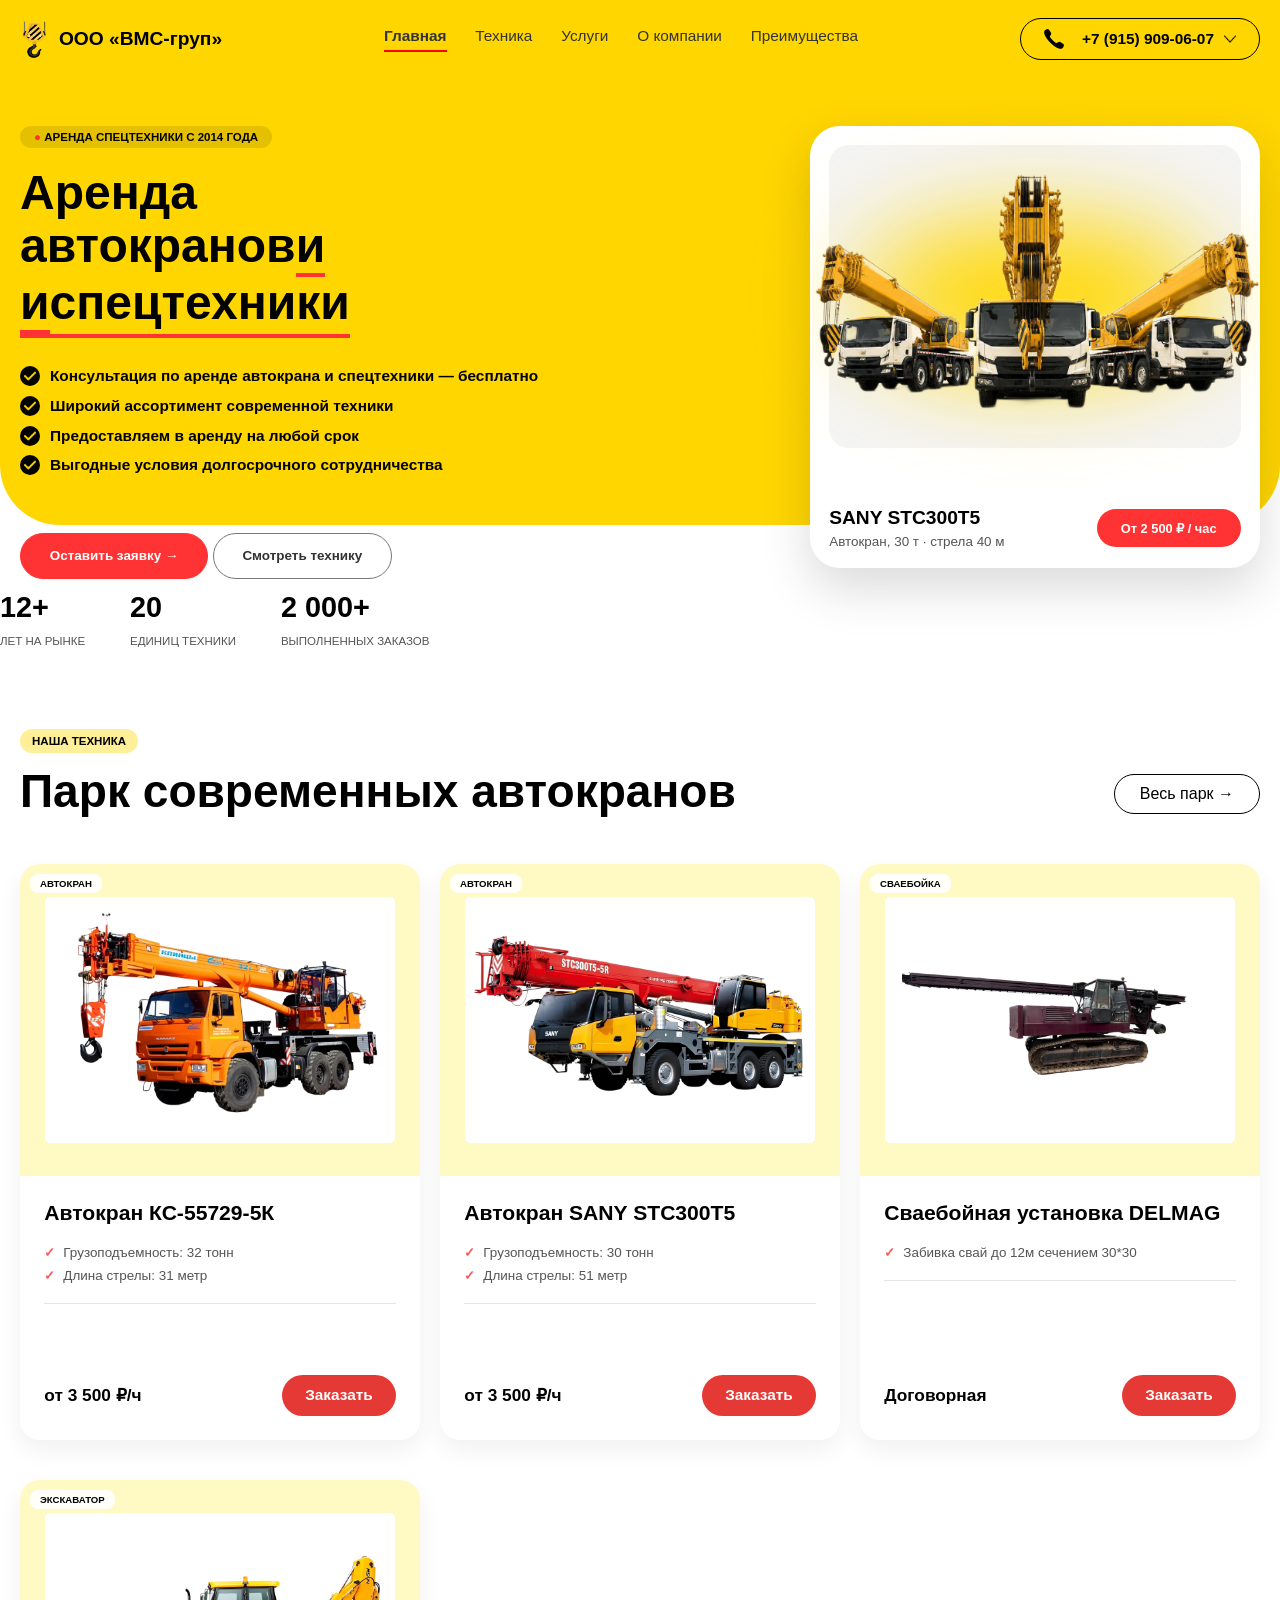
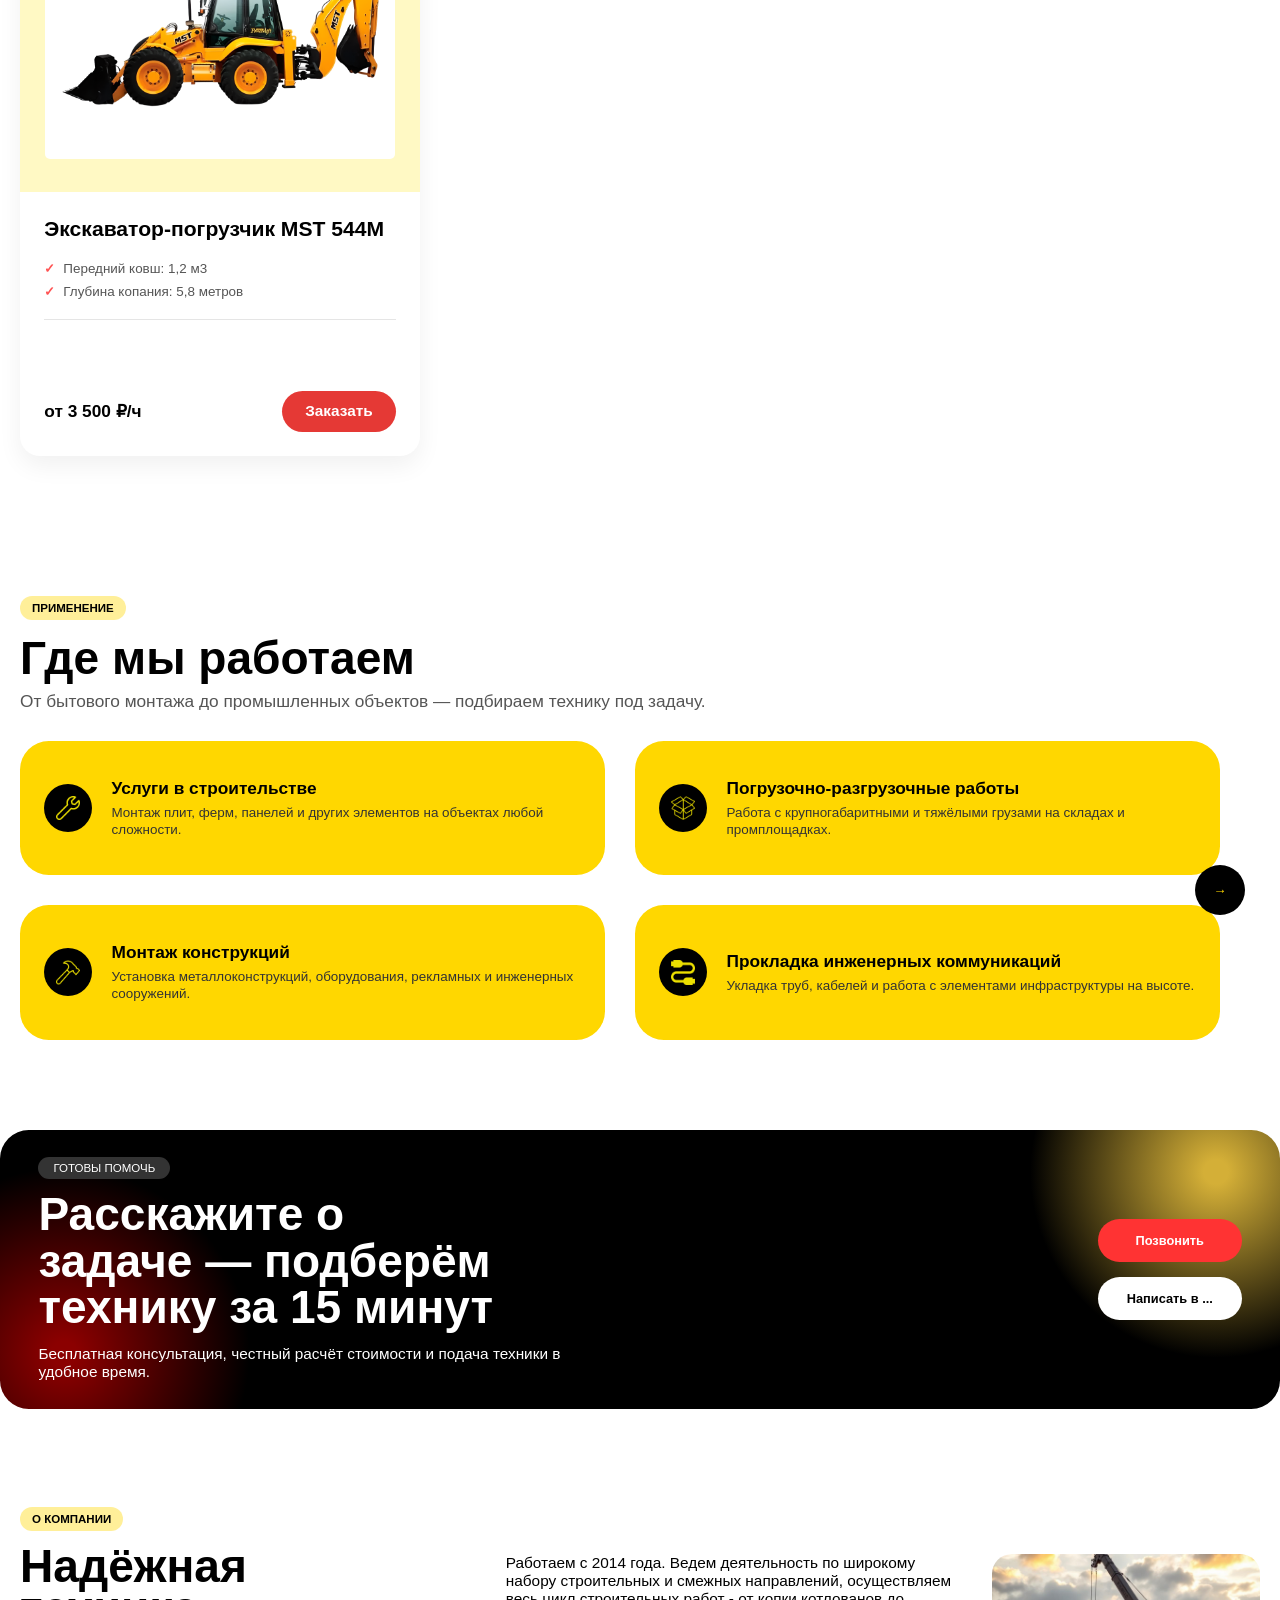
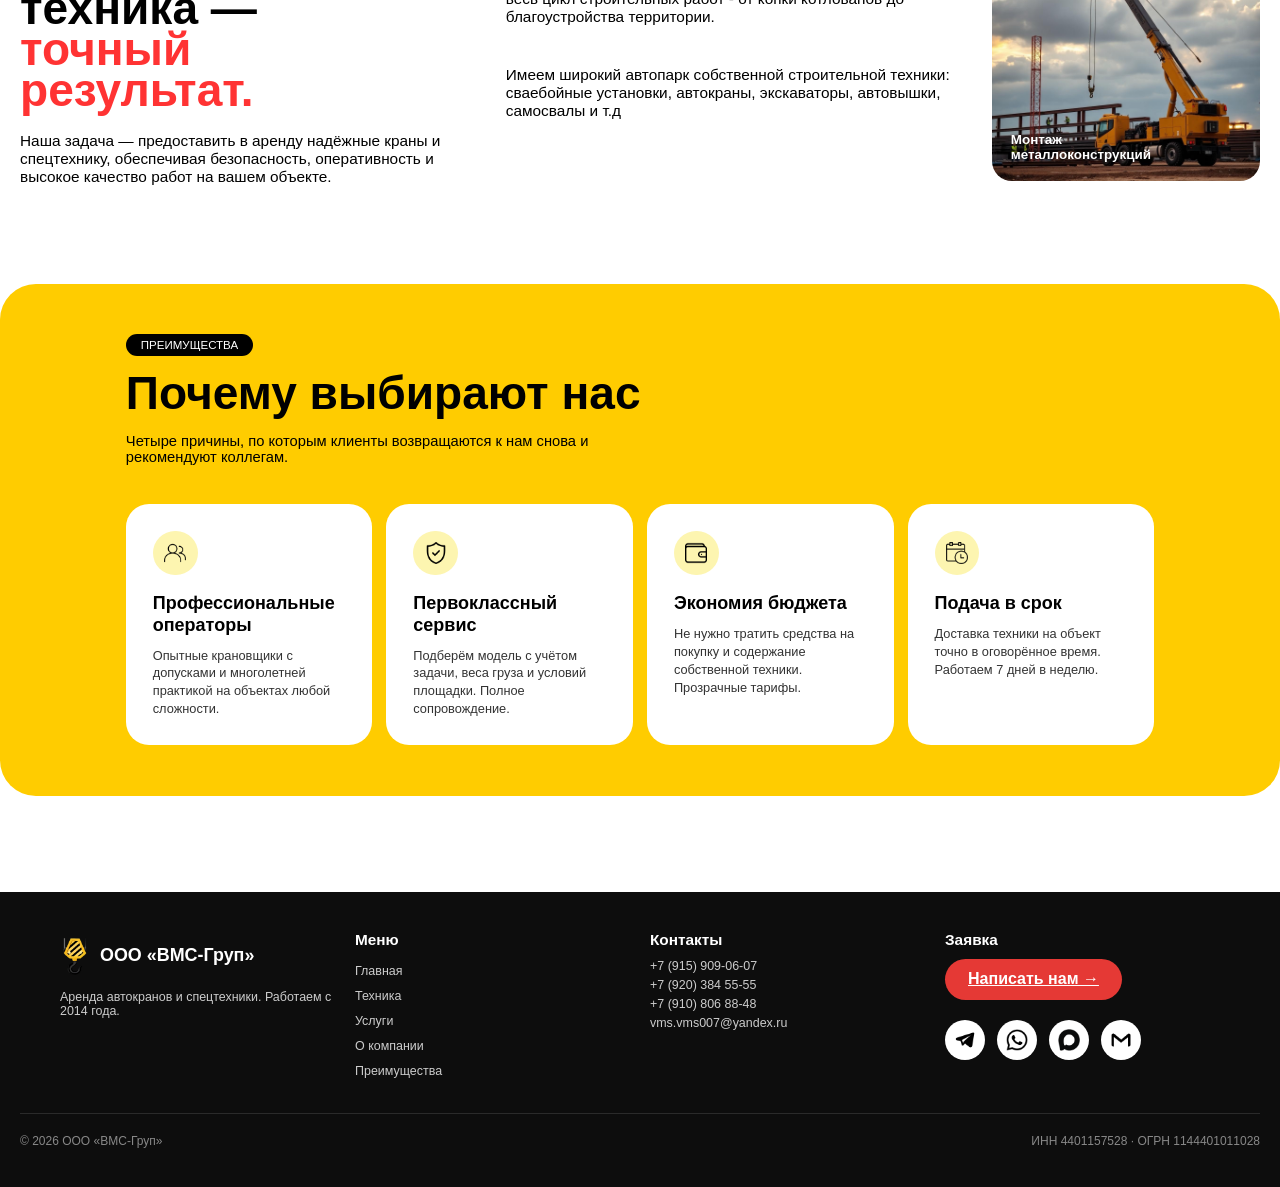
==== index.html @ 4d9dff7a "Update index.html" ====
<!DOCTYPE html>
<html lang="ru">
<head>
    <meta charset="UTF-8">
    <meta name="viewport" content="width=device-width, initial-scale=1.0">
    <meta name="theme-color" content="#FFD600" media="(max-width: 768px)">
    <link rel="stylesheet" href="style.css">
    <title>Аренда автокранов и спецтехники по всей России | ООО «ВМС-Груп»</title>
    <meta name="description" content="Аренда автокранов, экскаваторов, сваебойных и бурильных установок, автовышек и самосвалов по всей России. Бесплатная консультация, подбор техники за 15 минут. Звоните: +7 (915) 909-06-07.">
    <link rel="canonical" href="https://your-domain.ru/">
    <meta name="robots" content="index, follow">
    <meta property="og:type" content="website">
    <meta property="og:locale" content="ru_RU">
    <meta property="og:site_name" content="ООО «ВМС-Груп»">
    <meta property="og:title" content="Аренда автокранов и спецтехники по всей России">
    <meta property="og:description" content="Аренда автокранов, экскаваторов, сваебойных и бурильных установок, автовышек и самосвалов по всей России. Бесплатная консультация, подбор техники за 15 минут. Звоните: +7 (915) 909-06-07.">
    <meta property="og:url" content="https://your-domain.ru/">
    <meta property="og:image" content="https://your-domain.ru/logo.png">
    <script type="application/ld+json">
{
  "@context": "https://schema.org",
  "@type": "LocalBusiness",
  "name": "ООО «ВМС-Груп»",
  "description": "Аренда автокранов, экскаваторов, сваебойных и бурильных установок, автовышек и самосвалов.",
  "url": "https://your-domain.ru/",
  "logo": "https://your-domain.ru/logo.png",
  "image": "https://your-domain.ru/logo.png",
  "telephone": [
    "+7-915-909-06-07",
    "+7-920-384-55-55",
    "+7-910-806-88-48"
  ],
  "email": "vms.vms007@yandex.ru",
  "address": {
    "@type": "PostalAddress",
    "streetAddress": "ул. Свердлова, 40А",
    "addressLocality": "Кострома",
    "addressRegion": "Костромская область",
    "addressCountry": "RU"
  },
  "areaServed": {
    "@type": "Country",
    "name": "Россия"
  },
  "foundingDate": "2014-12-10",
  "taxID": "4401157528"
}
    </script>
    <link rel="shortcut icon" href="logo.ico" type="image/x-icon">
</head>
<body>
<header class="header">
    <div class="header-container"> <div class="logo-container">
            <img src="logo.png" alt="ООО «ВМС-Груп» — аренда автокранов и спецтехники">
            <span class="logo-text">ООО «ВМС-груп»</span>
        </div>
        <div class="desktop-menu">
        <nav class="nav-links">
            <a href="index.html" class="active">Главная</a>
            <a href="catalog.html">Техника</a>
            <a href="#services">Услуги</a>
            <a href="#about">О компании</a>
            <a href="#advantages">Преимущества</a>
        </nav>
        </div>
        
        <div class="phone-dropdown" onclick="togglePhone()">
    <div class="phone-header">
        <img src="phone.png" class="phone-icon" alt="тел">
        <strong>+7 (915) 909-06-07</strong>
        <img src="стрелка.png" class="arrow" alt="стрелка">
    </div>
    
    <!-- Серая линия, которая появится плавно -->
    <div class="separator"></div>
    
      <div class="phone-list">
        <div style="margin: 5px 0;">+7 (920) 384 55-55</div>
        <div style="margin: 5px 0;">+7 (910) 806 88-48</div>
    </div>
</div>




    </div>
</header>

<main class="hero-wrapper">
    <!-- Желтый фон вынесен в независимый слой -->
    <section class="hero-yellow-bg"></section>
    
    <div class="content-container">
        <div class="hero-left">
            <div class="badge">
                <span class="red-dot">●</span> АРЕНДА СПЕЦТЕХНИКИ С 2014 ГОДА</div>
            <h1>Аренда <br>автокранов<span class="and-mobile"> и</span> <br><span><span class="and-desktop">и </span>спецтехники</span></h1>
            <ul class="features">
                <li><span class="yellow-dot"><img src="галочка.png" alt="Галочка"></span> Консультация по аренде автокрана и спецтехники — бесплатно</li>
                <li><span class="yellow-dot"><img src="галочка.png" alt="Галочка" class="check-img"></span> Широкий ассортимент современной техники</li>
                <li><span class="yellow-dot"><img src="галочка.png" alt="Галочка" class="check-img"></span> Предоставляем в аренду на любой срок</li>
                <li><span class="yellow-dot"><img src="галочка.png" alt="Галочка" class="check-img"></span> Выгодные условия долгосрочного сотрудничества</li>
            </ul>
            
            <!-- Кнопки теперь лежат прямо под текстом -->
            <div class="buttons">
                <a href="#contacts" class="btn-red">Оставить заявку →</a>
                <a href="catalog.html" class="btn-white">Смотреть технику</a>
            </div>
        </div>
        
        

        <!-- Плашка техники -->
        <div class="crane-card">
            <div class="photo-placeholder">
                <img src="краны.png" all="Автокраны" class="crane-image1">
            </div>
            <div class="separator"></div>
            <div class="crane-info">
                <div class="text-info">
                    <h3>SANY STC300T5</h3>
                    <p>Автокран, 30 т · стрела 40 м</p>
                </div>
                <button class="price-btn">От 2 500 ₽ / час</button>
            </div>
        </div>
    </div>
    <div class="stats-white">
            <div class="stat-item"><strong>12+</strong> ЛЕТ НА РЫНКЕ</div>
            <div class="stat-item"><strong>20</strong> ЕДИНИЦ ТЕХНИКИ</div>
            <div class="stat-item"><strong>2 000+</strong> ВЫПОЛНЕННЫХ ЗАКАЗОВ</div>
        </div>
</main>

<section id="catalog" class="catalog-section">
    <div class="catalog-header">
        <div class="header-left">
            <div class="badge-mini">НАША ТЕХНИКА</div>
            <h2>Парк современных автокранов</h2>
        </div>
        <div class="header-right">
            <a href="catalog.html" class="btn-outline">Весь парк →</a>
        </div>
    </div>
    <div id="cranes-container" class="cards-grid">
        <div class="crane-card2" data-category="автокран">
        <div class="card-header2">
            <span class="category-badge">Автокран</span>
            <div class="image-box">
                <img src="pathtocrane1.png" alt="Автокран 1">
            </div>
        </div>
        <div class="card-body">
            <div>
                <h3>Автокран КС-55729-5К</h3>
                <ul class="specs">
                    <li>Грузоподъемность: 32 тонн</li>
                    <li>Длина стрелы: 31 метр</li>
                </ul>
                <div class="divider"></div>
            </div>
            <div class="price-row">
                <span class="price">от 3 500 ₽/ч</span>
                <button class="btn-red" onclick="showRandomPhone(this)"><span class="btn-text">Заказать</span></button>
            </div>
        </div>
    </div>
        
         <div class="crane-card2" data-category="автокран">
        <div class="card-header2">
            <span class="category-badge">Автокран</span>
            <div class="image-box">
                <img src="pathtocrane2.png" alt="Автокран 2">
            </div>
        </div>
        <div class="card-body">
            <div>
                <h3>Автокран SANY STC300T5</h3>
                <ul class="specs">
                    <li>Грузоподъемность: 30 тонн</li>
                    <li>Длина стрелы: 51 метр</li>
                </ul>
                <div class="divider"></div>
            </div>
            <div class="price-row">
                <span class="price">от 3 500 ₽/ч</span>
                <button class="btn-red" onclick="showRandomPhone(this)"><span class="btn-text">Заказать</span></button>
            </div>
        </div>
    </div>

         <div class="crane-card2" data-category="сваебойные установки">
        <div class="card-header2">
            <span class="category-badge">Сваебойка</span>
            <div class="image-box">
                <img src="pathtocrane6.png" alt="сваебойные установки">
            </div>
        </div>
        <div class="card-body">
            <div>
                <h3>Сваебойная установка DELMAG</h3>
                <ul class="specs">
                    <li>Забивка свай до 12м сечением 30*30</li>
                </ul>
                <div class="divider"></div>
            </div>
            <div class="price-row">
                <span class="price">Договорная</span>
               <button class="btn-red" onclick="showRandomPhone(this)"><span class="btn-text">Заказать</span></button>
            </div>
        </div>
    </div>

        <div class="crane-card2" data-category="экскаваторы">
        <div class="card-header2">
            <span class="category-badge">Экскаватор</span>
            <div class="image-box">
                <img src="pathtocrane3.png" alt="Экскаватор">
            </div>
        </div>
        <div class="card-body">
            <div>
                <h3>Экскаватор-погрузчик MST 544М</h3>
                <ul class="specs">
                    <li>Передний ковш: 1,2 м3</li>
                    <li>Глубина копания: 5,8 метров</li>
                </ul>
                <div class="divider"></div>
            </div>
            <div class="price-row">
                <span class="price">от 3 500 ₽/ч</span>
                <button class="btn-red" onclick="showRandomPhone(this)"><span class="btn-text">Заказать</span></button>
            </div>
        </div>
    </div>
    </div>

</section>

<section id="services" class="usage-section">
    <div class="badge-mini">ПРИМЕНЕНИЕ</div>
    <h2 class="usage-title">Где мы работаем</h2>
    <p class="usage-desc">От бытового монтажа до промышленных объектов — подбираем технику под задачу.</p>


    <div class="slider-wrapper" style="position: relative;margin: 0 auto;">
    <!-- Здесь будет наш слайдер с карточками -->
        <div id="cards-container">
            <div class="slider-page active" >
    <!-- Карточка 1 -->
            <div class="tech-card">
            <div class="icon-box"><img src="услуги.png" alt="icon"></div>
        <div class="text-box">
            <h3>Услуги в строительстве</h3>
            <p>Монтаж плит, ферм, панелей и других элементов на объектах любой сложности.</p>
        </div>
    </div>
    
    <!-- Карточка 2 -->
    <div class="tech-card">
        <div class="icon-box"><img src="погрузки.png" alt="icon"></div>
        <div class="text-box">
            <h3>Погрузочно-разгрузочные работы</h3>
            <p>Работа с крупногабаритными и тяжёлыми грузами на складах и промплощадках.</p>
        </div>
    </div>
    
    <!-- Карточка 3 -->
    <div class="tech-card">
        <div class="icon-box"><img src="монтаж.png" alt="icon"></div>
        <div class="text-box">
            <h3>Монтаж конструкций</h3>
            <p>Установка металлоконструкций, оборудования, рекламных и инженерных сооружений.</p>
        </div>
    </div>
    
    <!-- Карточка 4 -->
    <div class="tech-card">
        <div class="icon-box"><img src="прокладка.png" alt="icon"></div>
        <div class="text-box">
            <h3>Прокладка инженерных коммуникаций</h3>
            <p>Укладка труб, кабелей и работа с элементами инфраструктуры на высоте.</p>
        </div>
    </div>
            </div>
    </div>
    <div class="slider-page" >
    <!-- Карточка 5 -->
    <div class="tech-card">
        <div class="icon-box"><img src="дорога.png" alt="icon"></div>
        <div class="text-box">
            <h3>Выполнение дорожных работ</h3>
            <p>Укладка покрытий, разметка и подготовка дорожного полотна.</p>
        </div>
    </div>
    
    <!-- Карточка 6 -->
    <div class="tech-card ">
        <div class="icon-box"><img src="на высоте.png" alt="icon"></div>
        <div class="text-box">
            <h3>Ремонтные работы на высоте</h3>
            <p>Восстановление фасадов, кровель и высотных элементов.</p>
        </div>
    </div>
    
    <!-- Карточка 7 -->
    <div class="tech-card">
        <div class="icon-box"><img src="высокиеконстр.png" alt="icon"></div>
        <div class="text-box">
            <h3>Демонтаж высотных конструкций</h3>
            <p>Безопасный разбор и удаление строительных объектов на высоте.</p>
        </div>
    </div>
    
    <!-- Карточка 8 -->
    <div class="tech-card">
        <div class="icon-box"><img src="вспомогательные.png" alt="icon"></div>
        <div class="text-box">
            <h3>Вспомогательные работы</h3>
            <p>Обеспечение деятельности на строительных площадках любого типа.</p>
        </div>
    </div>
    </div>
    <button id="toggle-btn" class="floating-btn">→</button>
</div>
</section>

<section id="contacts" class="consultation-block">
    <div class="consultation-content">
        <span class="badge2">готовы помочь</span>
        <h2>Расскажите о <br>задаче — подберём <br>технику за 15 минут</h2>
        <p>Бесплатная консультация, честный расчёт стоимости и подача техники в <br>удобное время.</p>
    </div>
    <div class="consultation-actions">
        <button class="btn-call" onclick="showRandomPhone(this)">Позвонить</button>
        <button class="btn-whatsapp" onclick="expandMessengerBtn(this)">
    <span class="btn-text">Написать в ...</span>
    <span class="messenger-icons" style="display: none;">
        <a href="https://t.me/ваш_логин" target="_blank" onclick="event.stopPropagation()"><img src="telegram.png" alt="Telegram"></a>
        <a href="#" onclick="openRandomWhatsApp(event)"><img src="whatsapp.png" alt="WhatsApp"></a>
        <a href="#" onclick="openRandomMax(event)"><img src="Max.png" alt="MAX"></a>
        <a href="mailto:vms.vms007@yandex.ru" onclick="event.stopPropagation()"><img src="gmail.png" alt="Почта"></a>
    </span>
</button>
    </div>
</section>

<section id="about" class="about-company">
    <div class="about-text">
        <span class="badge-mini">О КОМПАНИИ</span>
        <h2>Надёжная <br>техника — <br><span class="text-red">точный <br>результат.</span></h2>
        <p>Наша задача — предоставить в аренду надёжные краны и <br>спецтехнику, обеспечивая безопасность, оперативность и <br>высокое качество работ на вашем объекте.</p>
    </div>
    <div class="about-description">
        <p>Работаем с 2014 года. Ведем деятельность по широкому набору строительных и смежных направлений, осуществляем весь цикл строительных работ - от копки котлованов до благоустройства территории.</p>
        <p>Имеем широкий автопарк собственной строительной техники: сваебойные установки, автокраны, экскаваторы, автовышки, самосвалы и т.д</p>
    </div>
    <div class="about-image">
        <img src="crane.jpg" alt="Монтаж металлоконструкций">
        <div class="image-label">Монтаж <br>металлоконструкций</div>
    </div>
</section>

<section id="advantages" class="advantages-section">
    <div class="container">
        <div class="container-2">
        <span class="badge-black">ПРЕИМУЩЕСТВА</span>
        <h2>Почему выбирают нас</h2>
        <p class="subtitle">Четыре причины, по которым клиенты возвращаются к нам снова и рекомендуют коллегам.</p>
        </div>

        <div class="cards-grid2">
            <!-- Карточка 1 -->
            <div class="card">
                <div class="icon">
                    <img src="операторы.png" alt="Операторы">
                </div>
                <h3>Профессиональные операторы</h3>
                <p>Опытные крановщики с допусками и многолетней практикой на объектах любой сложности.</p>
            </div>
            <!-- Карточка 2 -->
            <div class="card">
                <div class="icon">
                    <img src="сервис.png" alt="Сервис">
                </div>
                <h3>Первоклассный сервис</h3>
                <p>Подберём модель с учётом задачи, веса груза и условий площадки. Полное сопровождение.</p>
            </div>
            <!-- Карточка 3 -->
            <div class="card">
                <div class="icon">
                    <img src="экономия.png" alt="Экономия">
                </div>
                <h3>Экономия бюджета</h3>
                <p>Не нужно тратить средства на покупку и содержание собственной техники. Прозрачные тарифы.</p>
            </div>
            <!-- Карточка 4 -->
            <div class="card">
                <div class="icon">
                    <img src="срок.png" alt="Подача">
                </div>
                <h3>Подача в срок</h3>
                <p>Доставка техники на объект точно в оговорённое время. Работаем 7 дней в неделю.</p>
            </div>
        </div>
    </div>
</section>

<footer class="footer">
    <div class="container footer-grid">
        <!-- Лого и описание -->
        <div class="footer-col">
            <div class="footer-logo-box">
                <img src="logo.png" alt="Лого" class="footer-logo">
                <h3>ООО «ВМС-Груп»</h3>
            </div>
            <p>Аренда автокранов и спецтехники. Работаем с 2014 года.</p>
        </div>

        <!-- Меню -->
        <div class="footer-col">
            <h4>Меню</h4>
            <ul>
                <li><a href="index.html">Главная</a></li>
                <li><a href="catalog.html">Техника</a></li>
                <li><a href="#services">Услуги</a></li>
                <li><a href="#about">О компании</a></li>
                <li><a href="#advantages">Преимущества</a></li>
            </ul>
        </div>

        <!-- Контакты -->
        <div class="footer-col">
            <h4>Контакты</h4>
            <p><a href="tel:+79159090607">+7 (915) 909-06-07</a></p>
            <p><a href="tel:+79203845555">+7 (920) 384 55-55</a></p>
            <p><a href="tel:+79108068848">+7 (910) 806 88-48</a></p>
            <p><a href="mailto:vms.vms007@yandex.ru">vms.vms007@yandex.ru</a></p>
        </div>

        <!-- Заявка и мессенджеры -->
        <div class="footer-col">
            <h4>Заявка</h4>
            <a href="#contacts" class="btn-red">Написать нам →</a>
            <div class="footer-socials">
                <a href="https://t.me/ваш_логин" target="_blank" rel="noopener" aria-label="Telegram"><img src="telegram.png" alt="Telegram"></a>
                <a href="#" onclick="openRandomWhatsApp(event)" aria-label="WhatsApp"><img src="whatsapp.png" alt="WhatsApp"></a>
                <a href="#" onclick="openRandomMax(event)" aria-label="MAX"><img src="Max.png" alt="MAX"></a>
                <a href="mailto:vms.vms007@yandex.ru" aria-label="Почта"><img src="gmail.png" alt="Почта"></a>
            </div>
        </div>
    </div>

    <div class="footer-bottom">
        <span>© 2026 ООО «ВМС-Груп»</span>
        <span>ИНН 4401157528 · ОГРН 1144401011028</span>
    </div>
</footer>
<script>
function toggleMenu() {
    const nav = document.getElementById("mobile-nav");
    nav.classList.toggle("hidden-menu");
    nav.classList.toggle("visible-menu");
}
</script>
<script>
function togglePhone() {
    document.querySelector('.phone-dropdown').classList.toggle('active');
}
</script>
<script type="module" src="data.js"></script>
<script type="module">
    import { renderCranes } from './data.js';
    // Вызываем функцию для отображения ВСЕГО контента
    renderCranes('cranes-container', true, null, 3);
</script>

<script>
    // Кнопка, в которой сейчас показан номер
    let activeOrderBtn = null;

    function resetOrderBtn(btn) {
        btn.innerHTML = btn.dataset.originalHtml;
        // Возвращаем кнопке «Позвонить» её обычный размер
        btn.style.width = '';
        btn.style.height = '';
        btn.style.paddingLeft = '';
        btn.style.paddingRight = '';
        btn.style.whiteSpace = '';
    }

    window.showRandomPhone = function(btn) {
        // Клик не должен «всплывать» до обработчика на document, иначе он сразу сбросит кнопку
        if (window.event) window.event.stopPropagation();

        // Номер уже показан в этой кнопке — ничего не меняем
        if (activeOrderBtn === btn) return;

        // Запоминаем исходный вид кнопки («Заказать» / «Позвонить»)
        if (!btn.dataset.originalHtml) btn.dataset.originalHtml = btn.innerHTML;

        // Предыдущая кнопка возвращается в исходное состояние
        if (activeOrderBtn) resetOrderBtn(activeOrderBtn);

        const phones = [
            "+7 (910) 806-88-48",
            "+7 (953) 666-07-99",
            "+7 (915) 909-06-07"
        ];
        const randomPhone = phones[Math.floor(Math.random() * phones.length)];

        // «Позвонить» остаётся того же размера, номер вписывается внутрь, соседние кнопки не двигаются
        const isCallBtn = btn.classList.contains('btn-call');
        if (isCallBtn) {
            btn.style.width = btn.offsetWidth + 'px';
            btn.style.height = btn.offsetHeight + 'px';
            btn.style.paddingLeft = '4px';
            btn.style.paddingRight = '4px';
            btn.style.whiteSpace = 'nowrap';
        }

        // Вместо текста в самой кнопке появляется номер
        btn.innerHTML = `<span class="phone-number">${randomPhone}</span>`;
        activeOrderBtn = btn;

        if (isCallBtn) {
            // Если номер шире кнопки — немного уменьшаем шрифт, пока не поместится
            const span = btn.querySelector('.phone-number');
            span.style.display = 'inline-block';
            let size = parseFloat(getComputedStyle(span).fontSize);
            while (span.getBoundingClientRect().width > btn.clientWidth - 8 && size > 8) {
                size -= 0.5;
                span.style.fontSize = size + 'px';
            }
        }
    };

    // Клик вне активной кнопки возвращает её в исходное состояние
    document.addEventListener('click', function(e) {
        if (activeOrderBtn && !activeOrderBtn.contains(e.target)) {
            resetOrderBtn(activeOrderBtn);
            activeOrderBtn = null;
        }
    });

    window.openRandomWhatsApp = function(e) {
        e.preventDefault();
        e.stopPropagation();
        const waLinks = [
            "https://wa.me/79108068848",
            "https://wa.me/qr/SNNUA4A7JJ7HG1"
        ];
        const link = waLinks[Math.floor(Math.random() * waLinks.length)];
        window.open(link, '_blank', 'noopener');
    };

    window.openRandomMax = function(e) {
        e.preventDefault();
        e.stopPropagation();
        const maxLinks = [
            "https://max.ru/u/f9LHodD0cOKzZ6-X1vXIXBrXHQwBXsnqmPpOrvUpjvLQ9N_4FYIgZZ4Wgtc",
            "https://max.ru/u/f9LHodD0cOJJoPCZc4ARcIq2Pm2oxrpqZvGgE0m2vVG1RsZvdVeyN4i2Ego",
            "https://max.ru/u/f9LHodD0cOLerulxPDPmJ1OySBlSOTvyrPUBeR6IyYpnlVfQMat3VZhQwcE"
        ];
        const link = maxLinks[Math.floor(Math.random() * maxLinks.length)];
        window.open(link, '_blank', 'noopener');
    };

    // Блок кнопок не должен менять размер и сдвигаться, когда «Написать в ...» раскрывается
    function lockCallBtn(btn) {
        const box = btn.parentElement;
        const rect = box.getBoundingClientRect();
        box.style.width = box.offsetWidth + 'px';                         // ширина блока остаётся прежней
        btn.style.setProperty('min-height', btn.offsetHeight + 'px', 'important'); // высота не растёт
        // Раскрытая кнопка не должна выходить за края цветного блока (он обрезает всё лишнее)
        const area = (btn.closest('.consultation-block') || document.documentElement).getBoundingClientRect();
        const roomRight = area.right - rect.left - 20;   // места вправо от левого края кнопок
        const roomLeft = rect.right - area.left - 20;    // места влево от правого края кнопок
        let width = 260;
        // Кнопки стоят по центру блока (мобильная версия) — раскрываем симметрично, и вправо, и влево
        const isCentered = window.innerWidth <= 768 && Math.abs((rect.left + rect.right) / 2 - (area.left + area.right) / 2) < 6;
        if (isCentered) {
            btn.style.alignSelf = 'center';
            width = Math.min(width, area.width - 40);
        } else if (roomRight < width) {
            if (roomLeft > roomRight) btn.style.alignSelf = 'flex-end'; // раскрываем влево
            width = Math.min(width, Math.max(roomRight, roomLeft));
        }
        btn.style.setProperty('width', Math.max(width, box.offsetWidth) + 'px', 'important');
    }

    function unlockCallBtn(btn) {
        const box = btn.parentElement;
        box.style.width = '';
        btn.style.removeProperty('min-height');
        btn.style.removeProperty('width');
        btn.style.alignSelf = '';
    }

    function collapseMessengerBtn(btn) {
        btn.classList.remove('active');
        btn.querySelector('.btn-text').style.display = 'inline';
        btn.querySelector('.messenger-icons').style.display = 'none';
        unlockCallBtn(btn);
    }

    window.expandMessengerBtn = function(btn) {
        if (typeof event !== 'undefined') event.stopPropagation();
        const textSpan = btn.querySelector('.btn-text');
        const iconsSpan = btn.querySelector('.messenger-icons');
        if (btn.classList.contains('active')) return;

        document.querySelectorAll('.btn-whatsapp.active').forEach(collapseMessengerBtn);

        lockCallBtn(btn); // фиксируем ширину «Позвонить» до раскрытия
        btn.classList.add('active');
        textSpan.style.display = 'none';
        iconsSpan.style.display = 'flex';
    };

    document.addEventListener('click', function(e) {
        const activeBtn = document.querySelector('.btn-whatsapp.active');
        if (activeBtn && !activeBtn.contains(e.target)) {
            collapseMessengerBtn(activeBtn);
        }
    });
</script>
</body>
</html>
---- style.css ----
html {
    scroll-behavior: smooth; /* Включает плавную прокрутку по всему сайту */
    overflow-y: scroll;
    height: 100%;
}

/* Жёлтая полоса вверху экрана только на телефоне (под строкой состояния) */
@media (max-width: 768px) {
    html { background-color: #FFD600; }
}

/* Добавьте это, чтобы заголовок секции не прилипал к самому верху экрана */
section {
    scroll-margin-top: 100px; /* Настройте это число под высоту вашего меню */
}
* { margin: 0; padding: 0; box-sizing: border-box; }
body { font-family: 'Arial', sans-serif; background: #ffffff; margin: 0;, width: 100%; }

/* Хедер */
/* 1. Фон и плашка */
.header {
    width: 100%;
    background-color: #FFD600; /* Цвет твоей плашки (желтый) */
    padding: 15px 0; /* Высота самой плашки */
}
/* 3. Элементы */
.logo-container {
    display: flex;
    align-items: center;
    gap: 10px;
}
.logo-container img { height: 50px; }
.logo-text { font-size: 20px; font-weight: bold; }
.nav-links {
    display: flex;
    gap: 30px;
    justify-content: center; /* Ссылки всегда в центре */
    flex: 2; /* Занимает центральную часть */
}
.nav-links a { 
    text-decoration: none; 
    color: #333; 
    padding-bottom: 5px;
    border-bottom: 2px solid transparent;
    transition: border-color 0.3s;
 }

 .nav-links a.active {
    border-bottom: 2px solid red;
 }

 .nav-links a:hover {
    border-bottom: 2px solid red;
 }
/* 2. Контейнер, который держит элементы вместе */
.header-container {
    max-width: 1370px;
    margin: 0 auto; /* Центрирует плашку на экране */
    display: flex;
    justify-content: space-between; /* Раскидывает лого и телефон по краям */
    align-items: center;
}
.phone {
    display: flex;
    align-items: center;
    gap: 5px;

}

/* -------------------------------------- */
/* ОСНОВНАЯ СЕТКА                         */
/* -------------------------------------- */

.hero-wrapper {
    position: relative;
    overflow-x: clip; /* картинка крана (120% ширины) не создаёт горизонтальную прокрутку страницы */
}

/* Это просто желтый прямоугольник на заднем плане */
.hero-yellow-bg {
    position: absolute;
    top: 0;
    left: 0;
    width: 100%;
    height: 460px; /* МЕНЯЙТЕ ЭТО ЗНАЧЕНИЕ, ЧТОБЫ ПОДНЯТЬ ИЛИ ОПУСТИТЬ ЛИНИЮ */
    background: #FFD600;
    border-bottom-left-radius: 60px;
    border-bottom-right-radius: 60px;
    z-index: 0; /* Он позади контента */
}

/* Контейнер с контентом */
.content-container {
    position: relative;
    z-index: 1; /* Контент всегда поверх желтого фона */
    display: grid;
    grid-template-columns: 50% 45%;
    grid-template-rows: auto auto;
    justify-content: space-between;
    padding: 50px 20px 0;
    max-width: 1420px; /* та же рамка, что у каталога */
    margin: 0 auto;
}

.catalog-hero {
    margin: 0 !important;
    padding-left:  0 !important;
    width: 100%;
    border-top-left-radius: 0 !important;
    padding-left: 50px;
    padding: 11.5px 200px 10px 200px;
    background-color: #FFD600;
    border-radius: 0 0 60px 60px;
    box-sizing: border-box;
}

.catalog-hero > * {
    margin-left: 77px !important;
}

.catalog-content {
    max-width: 800px;
}

.hero-left {
    grid-column: 1;
    grid-row: 1;
    display: flex;
    flex-direction: column;
}

/* -------------------------------------- */
/* ТЕКСТ И КНОПКИ                         */
/* -------------------------------------- */

.badge { 
    background: rgba(0,0,0,0.1); 
    padding: 5px 15px; 
    border-radius: 20px; 
    display: inline-block; 
    margin-bottom: 20px;
    font-size: 12px;
    font-weight: bold;
    align-self: flex-start;
}

h1 { font-size: 50px; line-height: 1.1; margin-bottom: 30px; }
h1 span { border-bottom: 4px solid #FF3333; display: inline-block; }

ul.features { list-style: none; margin-bottom: 40px; }
.features li { margin-bottom: 10px; font-weight: 600; display: flex; align-items: center; }
.yellow-dot { 
    background-color: black !important;
        border-radius: 50% !important;
        padding: 4px 4px;
        width: 20px;
        height: 20px;
        display: inline-flex;
        align-items: center;
        justify-content: center;
        margin-right: 10px;
        font-size: 10px;
}

.yellow-dot img {
    filter: none;
    filter: brightness(0) saturate(100%) invert(75%) sepia(94%) saturate(738%) hue-rotate(357deg) brightness(103%) contrast(102%) !important;
    width:12px !important;
    height:12px !important;
    display: block !important;
    background: none !important;
    
}

/* Кнопки теперь стоят ровно в потоке */
/* Общие свойства для всех кнопок внутри .buttons */
.buttons a {
    display: inline-block;
    text-decoration: none;
    padding: 15px 30px;
    border-radius: 30px;
    cursor: pointer;
    font-weight: bold;
    text-align: center;
    box-sizing: border-box; /* Это критически важно для одинакового размера! */
}

/* Только уникальные цвета и рамки */
.buttons .btn-red {
    background: #FF3333;
    color: white;
    border: none;
    border: 1.5px solid #ff3333;
    font-size: 14px;
}

.buttons .btn-white {
    background: transparent;
    border: 1.5px solid #777777;
    color: #333333;
    padding: 15px 30px;
    font-size: 14px;
}

/* -------------------------------------- */
/* КАРТОЧКА КРАНА                         */
/* -------------------------------------- */

.crane-card {
    grid-column: 2;
    grid-row: 1; /* только 1-я строка: карточка заканчивается на уровне кнопок */
    justify-self: end;
    width: 100%;
    max-width: 450px;
    background: white;
    border-radius: 30px;
    padding: 20px;
    box-shadow: 0 20px 50px rgba(0, 0, 0, 0.15);
    box-sizing: border-box;
    display: flex;
    flex-direction: column;
}

.photo-placeholder { 
    background: #f4f4f4; /* Чуть серый для видимости */
    flex: 1 1 0; /* фото занимает свободное место карточки, но высота самой картинки на неё не влияет */
    min-height: 300px; 
    border-radius: 20px; 
    margin-bottom: 20px; 
    width: 100%;
    display: flex;
    align-items: center;
    justify-content: center;
    padding: 0;
}

.photo-placeholder::before {
    content: '';
    position: absolute;
    width: 350px;   /* Размер круга */
    height: 150px;  /* Размер круга */
    background: #FFD700;
    filter: blur(50px); /* Главная магия: размываем края для эффекта свечения */
    border-radius: 50%; /* Делаем круг */
    opacity: 1;       /* Делаем его полупрозрачным */
    z-index: 1;         /* Чтобы круг был под краном */
}


    .crane-image1 {
        width: 120%;
        max-width: none;
        height: auto;
        object-fit: contain;
        z-index: 2;
    }

.separator { height: 1px; background: rgba(0,0,0,0.1); margin: 20px 0; }
.crane-info { display: flex; justify-content: space-between; align-items: center; }
.text-info { display: flex; flex-direction: column; gap: 5px; }
.text-info h3 { font-size: 20px; }
.text-info p { color: #555; font-size: 14px; }
.price-btn { 
    background: #FF3333; color: white; padding: 12px 25px; 
    border: none; border-radius: 20px; cursor: pointer; font-weight: bold;
}

/* -------------------------------------- */
/* СТАТИСТИКА                             */
/* -------------------------------------- */

.stats-white { 
    grid-column: 1;
    grid-row: 2;
    position: relative;
    z-index: 1; /* Тоже поверх желтого фона */
    display: flex; 
    max-width: 1370px;
    width: 100%;
    margin-top: 40px;
    margin-left: auto;
    margin-right: auto;
    padding-left: 0;
    box-sizing: border-box;
    
}

.stat-item { line-height: 1.4; color: #555; font-size: 12px; }
.stat-item strong { font-size: 30px; display: block; color: black; margin-bottom: 5px; }

.red-dot {
    color: #FF3333;

}

.phone-icon {
    width: 20px;            /* Установите размер, какой вам нужен */
    height: 20px;
    vertical-align: middle; /* Чтобы иконка стояла ровно по центру строки */
    margin-right: 8px;      /* Отступ от номера телефона */
    
    /* Это превращает любую цветную PNG-картинку в черную */
    filter: brightness(0) saturate(100%);
}

.catalog-section { padding: 80px 0; background: #ffffff; } /* боковые отступы задаёт рамка 1420px + 20px у шапки и сетки */

/* Родителю задаем выравнивание по нижней линии */
.catalog-header {
    display: flex;
    justify-content: space-between;
    align-items: flex-end; /* Кнопка и заголовок прижимаются к одной линии низа */
    /* Та же рамка, что у .cards-grid и hero: max-width 1420px по центру + 20px по бокам */
    max-width: 1420px;
    margin: 0 auto 40px;
    padding: 0 20px;
    box-sizing: border-box;
}

.header-right {
    margin-right: 0;
}

/* Левому блоку запрещаем растягиваться */
.header-left {
    display: flex;
    flex-direction: column;
    align-items: flex-start; /* Отменяет растягивание плашки */
    flex: 0 0 auto;          /* Запрещает блоку расти */
}

/* Принудительно ограничиваем плашку */
.badge-mini {
    display: inline-block;
    padding: 5px 12px;
    background: #FFF9C4;
    border-radius: 5px;
    margin-bottom: 10px;
    flex: 0 0 auto;          /* Плашка не растет */
}

/* Заголовок тоже не должен тянуться */
.header-left h2 {
    margin: 0;
    line-height: 1.2;
}

.catalog-header h2 {
    font-size: clamp(26px, 3.6vw, 48px); /* масштабируется от ширины экрана, максимум 48px */
    line-height: 1;
    color: #000;
    margin: 0;
    max-width: 600px;
    white-space: nowrap;
}

.cards-grid { 
    display: grid; 
    grid-template-columns: repeat(auto-fill, minmax(320px, 1fr)); 
    gap: 20px; 
    max-width: 1420px;
    padding: 0 20px;
    margin: 0 auto;
}

/* Карточки главной: заполняют ячейку сетки и не выступают за неё, чтобы края совпадали с заголовком */
#cranes-container > .crane-card2 {
    max-width: none;
    margin: 10px 0;
}

/* Карточка нового типа */
.crane-card2 {
    width: 100%;
    max-width: 400px;
    margin: 10px;
    background: #ffffff;
    border-radius: 20px; /* Более мягкие, современные углы */
    display: flex;
    flex-direction: column;
    overflow: hidden;
    box-shadow: 0 10px 25px rgba(0,0,0,0.06);
    height: 600px; /* Увеличили высоту, чтобы карточка стала вытянутой */
    transition: transform 0.3s ease;
}

.card-header2 {
    background: #FFF9C4;
    padding: 20px;
    height: 325px; /* Фиксированная высота "желтой зоны" */
    position: relative;
    display: flex;
    justify-content: center;
    align-items: center;
}

.card-body {
    padding: 25px; /* Больше "воздуха" для текста */
    flex-grow: 1;
    display: flex;
    flex-direction: column;
    justify-content: space-between;
}

.image-box {
    background: #ffffff; /* Белая плашка для фото */
    border-radius: 5px; /* Скругление углов */
    padding: 5px;       /* Расстояние от фото до краев белой плашки */
    width: 97%;          /* Чтобы плашка не была впритык к желтым краям */
    height: 90%;       /* Высота белой плашки */
    display: flex;
    align-items: center;
    justify-content: center;
}

.image-box img {
    max-width: 100%;
    max-height: 100%;
    object-fit: contain; /* Чтобы картинка не обрезалась */
}

.category-badge {
    position: absolute;
    top: 10px;
    left: 10px;
    background: rgba(255, 255, 255, 0.9);
    padding: 4px 10px;
    border-radius: 8px;
    font-size: 10px;
    font-weight: 600;
    z-index: 10;
    text-transform: uppercase;
}





.btn-red-small { 
    background: #FF3333; color: white; padding: 10px 20px; 
    border: none; border-radius: 15px; cursor: pointer; 
    
}

.badge-mini {
    display: inline-block;
    padding: 6px 12px;
    background: rgba(255, 215, 0, 0.4); /* Полупрозрачный желтый */
    border-radius: 20px;
    font-size: clamp(10px, 0.9vw, 12px); /* масштабируется вместе с заголовком */
    font-weight: bold;
    text-transform: uppercase;
    margin-bottom: 15px;
}

/* Убираем галочки из текста и добавляем их через CSS */
.specs {
    list-style: none;
    padding: 0;
    margin-top: 20px;
    margin-bottom: 20px;
}

.specs li {
    font-size: 14px;
    margin-bottom: 8px;
    color: #555;
    display: flex;
    align-items: center;
}

.specs li::before {
    content: "✓";
    color: #FF5252;
    margin-right: 8px;
    font-weight: bold;
}

/* Серая полупрозрачная линия */
.divider {
    height: 1.5px;
    background: rgba(0, 0, 0, 0.1);
    margin-bottom: 20px;
}

/* Настройка заголовка и цены */
.card-body h3 {
    font-size: 22px;
    font-weight: 800; /* Жирный */
    color: #000;
    margin: 0;
}

.price {
    font-size: 18px;
    font-weight: 800; /* Жирный */
    color: #000;
}

/* Чтобы цена и кнопка встали по краям */
.price-row {
    display: flex;
    justify-content: space-between;
    align-items: center;
}

.btn-outline {
    background: transparent;      /* Прозрачный фон */
    border: 1.5px solid #000000;       /* Тонкая серая обводка */
    padding: 10px 25px;           /* Отступы внутри кнопки */
    border-radius: 30px;          /* Сильное скругление */
    cursor: pointer;
    font-weight: 500;
    display: inline-block;                /* Для выравнивания текста и стрелки */
    align-items: center;
    gap: 8px;                     /* Расстояние между текстом и стрелкой */
    transition: all 0.3s;
    position: relative;
    z-index: 10;
    text-decoration: none;
    color: inherit;

}

.btn-outline:hover {
    background: #f8f8f8;          /* Легкое затемнение при наведении */
}

/* Желтый блок */


.back-link { display: block; margin-bottom: 20px; text-decoration: none; color: #000; }

/* Фильтры */
.filter-bar { 
    display: flex; 
    flex-wrap: wrap; /* кнопки, которые не влезают, переносятся на следующую строку */
    gap: 15px; 
    margin-top: 20px;
    margin-bottom: 20px;
    padding-left: 75px;
    box-sizing: border-box;
 }
.filter-btn { 
    background-color: transparent;
    padding: 10px 20px; 
    border-radius: 20px; 
    border: 1px solid black;
    color: black; 
    transition: 0.3s;
    cursor: pointer; 
    box-sizing: border-box;
    flex: 0 0 auto; /* кнопка не сжимается, а целиком уходит на новую строку */
    max-width: 100%;
}

.filter-btn.active { 
    background-color: #FF3333;
    border: 1px solid #FF3333;
    color: #fff; }

/* Черный баннер */
.contact-banner {
    background: #1a1a1a;
    color: #fff;
    padding: 40px;
    border-radius: 20px;
    display: flex;
    justify-content: space-between;
    align-items: center;
    margin: 60px 20px 0 20px;
    max-width: 1370px;
    margin-left: auto;
    margin-right: auto;
}

.contact-banner h3 {
    font-size: 28px;
    margin-bottom: 10px;
}

.contact-banner p{
    font-size: 14px;
    opacity: 0.8;
}
.banner-actions { display: flex; gap: 10px; }
.btn-phone { background: #ff3333; color: white; padding: 15px 30px; border: none; border-radius: 20px; }
.btn-whatsapp { background: white; color: black; padding: 15px 30px; border: none; border-radius: 20px; }

/* Подсветка активной ссылки */
.nav-links a.active {
    border-bottom: 2px solid red; /* Красная линия снизу */
    padding-bottom: 5px;          /* Чуть отступаем от текста */
    font-weight: bold;            /* Делаем текст жирнее */
}

.test-catalog{
    width: 50%;
    display: flex;
    flex-direction: column;
}

#tech-list {
    width: 100%;
    border-collapse: collapse;
    margin-top: 10px;
}
#tech-list th, #tech-list td {
    border: 1px solid #333;
    padding: 10px;
    text-align: left;
}

.usage-section {
    padding: 50px 20px;
    max-width: 1355px;
    margin: 0 auto;
    text-align: left; /* Текст слева */
}

.usage-label {
    display: inline-block;
    background-color: #fce58b; /* Тот самый желтый цвет плашки */
    padding: 5px 12px;
    border-radius: 4px;
    font-size: 12px;
    font-weight: bold;
    letter-spacing: 1px;
    margin-bottom: 10px;
}

.usage-title {
    font-size: 48px;
    margin-bottom: 10px;
    line-height: 1;
}

.usage-desc {
    font-size: 18px;
    color: #555;
    margin-bottom: 30px;
}



.tech-card {
    background-color: #ffd700; /* Твой основной желтый */
    padding: 25px;
    border-radius: 30px; /* Сильное закругление */
    display: flex;
    align-items: center;
    text-align: left;
    height: 140px;
    width: 100% !important;
    box-sizing: border-box;
    margin-left: -20px;
}

.text-box h3 {
    margin: 0 0 5px 0;
    font-size: 18px;
}

.text-box p {
    margin: 0;
    font-size: 14px;
    color: #333;
    line-height: 1.3;
}

.hidden-page {
    display: none; /* Скрываем по умолчанию */
}

.icon-box {
    width: 50px;           /* Размер кружка */
    height: 50px;
    background-color: #000; /* Черный фон */
    border-radius: 50%;    /* Круглая форма */
    display: flex;
    align-items: center;
    justify-content: center;
    flex-shrink: 0;
    margin-right: 20px;
}

.icon-box img {
    width: 25px;           /* Сама иконка внутри будет чуть меньше */
    height: 25px;
    object-fit: contain;
    filter: invert(75%) sepia(90%) saturate(1450%) hue-rotate(10deg) brightness(105%) contrast(105%);
}

/* Добавляем ограничение по высоте для самой карточки */



.slider-page {
    display: none;
    grid-template-columns: repeat(2, 1fr) !important;
    gap: 30px !important;
    padding: 0 20px !important;
}

/* 1. Заставляем сетку занять всю ширину */
.slider-page.active {
    display: grid !important;
    grid-template-columns: 1fr 1fr !important;
    gap: 30px !important;
    width: 100% !important;
    max-width: none !important; /* Увеличь это значение, если нужно еще шире */
    margin: 0 auto !important;
}


/* Удали старые стили для .floating-btn и замени на эти */
.floating-btn {
    position: absolute;
    top: 50%;
    margin-top: -25px; /* Поднимаем кнопку на половину её высоты */
    right: 15px;      /* Справа от блока */
    background: #000;
    color: #ffd700;
    width: 50px;
    height: 50px;
    border-radius: 50%;
    border: none;
    cursor: pointer;
    z-index: 100;
    transition: all 0.4s ease;
}

.floating-btn.rotated {
    transform: rotate(180deg);
}

.consultation-block {
    /* 30% — это радиус круга. Чем меньше число, тем четче круг */
    background: 
        radial-gradient(circle at 5% 80%, #8b0000 0%, #8b0000 1%, transparent 15%), 
        radial-gradient(circle at 95% 15%, #d4af37 0%, #d4af37 1%, transparent 15%),
        #000000;
    
    padding: 30px 40px;
    border-radius: 30px;
    display: flex;
    justify-content: space-between;
    align-items: center;
    color: #fff;
    margin: 40px 0;
    /* Важно добавить overflow, чтобы круги не вылезали за скругленные углы блока */
    overflow: hidden; 
    text-align: left;
    width: 100%;
    max-width: 1370px;
    margin:40px auto;

}

.consultation-content {
    max-width: 50%;
}

.badge2 {
    background: #333;
    padding: 5px 15px;
    border-radius: 20px;
    font-size: 12px;
    text-transform: uppercase;
}

.consultation-content h2 {
    font-size: 48px;
    font-weight: 700;
    max-width: 600px;
    margin: 15px 0;
    line-height: 1;
}

.consultation-actions {
    display: flex;
    flex-direction: column;
    gap: 15px;
}

.btn-call, .btn-whatsapp {
    padding: 15px 30px;
    border-radius: 50px;
    border: none;
    font-weight: bold;
    cursor: pointer;
    transition: 0.3s;
}

.btn-call { background: #ff3333; color: white; }
.btn-whatsapp { background: #fff; color: #000; }

.about-company {
    display: grid;
    grid-template-columns: 1fr 1fr 0.6fr; /* Три колонки: текст, описание, картинка */
    gap: 40px;
    align-items: start;
    padding: 60px 20px;
    max-width: 1370px;
    margin: 0 auto;
}

.about-description {
    display: grid;
    grid-template-columns: 2fr;
    gap: 40px;
    align-items: start;
    margin-top: 49px;
}


.about-text h2 {
    font-size: 48px;
    line-height: 0.9;
    margin: 20px 0;
    margin-top: 0px;
}

.text-red { color: #ff3333; }

.about-image {
    position: relative;
    border-radius: 20px;
    overflow: hidden;
    margin-top: 49px;
    aspect-ratio: 16 / 13.5;
}

.about-image img { width: 100%; display: block; height: 100%; object-fit: cover;}

.image-label {
    position: absolute;
    bottom: 20px;
    left: 20px;
    color: white;
    font-weight: bold;
}

/* Основной контейнер блока */
.advantages-section {
    background: #ffcc00;
    padding: clamp(32px, 4vw, 60px) clamp(16px, 2.8vw, 40px); /* масштабируется от ширины экрана */
    border-radius: clamp(28px, 2.8vw, 40px);
    max-width: 1370px;
    margin: 40px auto;
    box-sizing: border-box;
    

}

/* Общий контейнер для выравнивания */
.container {
    max-width: 1100px;
    margin: 0 auto;
    padding: 0 40px;
    
}

.container-2 {
    text-align: left; /* Текст внутри станет по левому краю */
    margin-left: 0;   /* Убеждаемся, что нет отступов слева */
    padding-left: 0;  /* Убираем внутренние отступы */
}

/* Внутренний контейнер блока: боковой отступ тоже масштабируется */
.advantages-section .container {
    padding: 0 clamp(0px, 2.8vw, 40px);
}

/* Чтобы текст не упирался в самый край желтого блока, 
   добавь отступ для самого контейнера-2 */
.advantages-section .container-2 {
    margin-left: 0; /* Это сдвинет текст от левого края желтой секции */
    margin-top: 0;
    max-width: 100%;  /* Ограничиваем ширину, чтобы текст не растягивался */
}
/* Текстовые элементы */
.badge-black {
    background: #000;
    color: #fff;
    padding: 5px 15px;
    border-radius: 20px;
    font-size: clamp(10px, 0.9vw, 12px);
    text-transform: uppercase;
}

.advantages-section h2 { 
    font-size: clamp(26px, 3.6vw, 48px); /* как у заголовка каталога */
    margin: 15px 0; 
    line-height: 1.1;
}

.subtitle { margin-bottom: clamp(24px, 3vw, 40px); max-width: 500px; font-size: clamp(13px, 1.15vw, 16px); }

/* Сетка карточек */
.cards-grid2 {
    display: grid;
    grid-template-columns: repeat(4, minmax(0, 1fr)); /* minmax(0,…): колонки сжимаются и не уезжают за экран */
    gap: clamp(8px, 1.1vw, 15px);
    margin-left: 0;
    margin-top: 20px;
}

/* Стили карточки */
.card {
    background: #fff;
    padding: clamp(16px, 2.1vw, 30px);
    border-radius: clamp(18px, 1.8vw, 25px);
    display: flex;
    flex-direction: column;
    min-width: 0;
    overflow-wrap: break-word;
}


/* Стили для кружка-контейнера */
.card .icon {
    width: clamp(38px, 3.5vw, 50px);
    height: clamp(38px, 3.5vw, 50px);
    background-color: #fdf5b0; /* Светло-желтый цвет фона кружка */
    border-radius: 50%;        /* Делает блок идеально круглым */
    display: flex;             /* Включаем flex, чтобы отцентрировать иконку */
    align-items: center;       /* Центрирование по вертикали */
    justify-content: center;   /* Центрирование по горизонтали */
    margin-bottom: clamp(12px, 1.4vw, 20px);
}

/* Стили для самой картинки внутри кружка */
.card .icon img {
    width: clamp(18px, 1.7vw, 24px);   /* Размер самой иконки (сделай чуть меньше кружка) */
    height: clamp(18px, 1.7vw, 24px);
    object-fit: contain;
}

.card h3 {
    font-size: clamp(12px, 1.45vw, 18px);
    margin: 0 0 10px;
    line-height: 1.2;
}

.card p {
    font-size: clamp(12px, 1vw, 14px);
    color: #333;
    line-height: 1.4;
}

.footer {
    background-color: #0d0d0d;
    color: #fff;
    padding: 40px 20px;
    margin-top: 100px;
    width: 100%;
    box-sizing: border-box;
}

.footer-grid {
    display: grid;
    grid-template-columns: repeat(4, 1fr);
    gap: 20px;
    max-width: 1370px;
    margin: 0 auto;
    
}

.footer-logo-box {
    display: flex;
    align-items: center;
    gap: 10px;
    margin-bottom: 10px;
}

.footer-logo {
    width: 30px;
}

.footer-col h4 {
    margin-bottom: 10px;
    font-size: 16px;
}

.footer-col ul {
    list-style: none;
    padding: 0;
}

.footer-col ul li a {
    color: #ccc;
    text-decoration: none;
    font-size: 13px;
    line-height: 2;
}

.footer-col p {
    font-size: 13px;
    color: #ccc;
    margin: 5px 0;
}

.btn-red {
    display: inline-block;
    background: #e53935;
    color: #fff;
    padding: 12px 24px;
    border-radius: 50px;
    border: none;
    cursor: pointer;
    text-align: center;
    white-space: nowrap;
    font-weight: 600;
}

/* Размер для текста «Заказать» */
.btn-red .btn-text {
    font-size: 16px; 
}

/* Размер для появившегося номера телефона */
.btn-red .phone-number {
    font-size: 13px; /* Можешь поставить любой другой размер, например 15px */
    font-weight: 500;
}

.btn-red:hover {
    background: #c62828; /* Темно-красный при наведении */
}

.phone-dropdown {
    border: 1px solid #000;
    border-radius: 60px;
    padding: 10px 20px;
    background: transparent;
    cursor: pointer;
    transition: all 0.4s ease; /* Плавность для всей плашки */
    display: inline-flex;
    flex-direction: column; /* Элементы идут друг под другом при раскрытии */
    align-items: center;
    width: 250px; /* Фиксируем начальную ширину */
}

.phone-header {
    display: flex;
    align-items: center;
    gap: 10px;
    width: 100%;
    justify-content: center;
}

.separator {
    height: 1px;
    background: #000000; /* Серая линия */
    width: 0; /* Изначально скрыта */
    margin: 0;
    transition: all 0.4s ease;
}

.phone-list {
    max-height: 0;
    opacity: 0;
    overflow: hidden;
    transition: all 0.4s ease;
    text-align: center;
}

/* Состояние при открытии */
.phone-dropdown.active {
    border-radius: 30px; /* Можно немного менять форму */
}

.phone-dropdown.active .separator {
    width: 100%; /* Линия растягивается */
    margin: 10px 0;
}

.phone-dropdown.active .phone-list {
    max-height: 100px;
    opacity: 1;
}

.phone-dropdown.active .arrow {
    transform: rotate(180deg);
}

.arrow {
    width: 12px;
    transition: transform 0.4s;
}

/* Контейнеры для выпадающих меню */
.order-dropdown-container,
.consultation-actions {
    position: relative;
}

/* Всплывающее окно с рандомным номером телефона */
.phone-popup {
    position: absolute;
    bottom: 100%;
    right: 0;
    margin-bottom: 8px;
    background: #fff;
    border: 1px solid #e5e7eb;
    border-radius: 12px;
    padding: 10px 16px;
    box-shadow: 0 10px 25px rgba(0, 0, 0, 0.15);
    z-index: 100;
    min-width: 180px;
    text-align: center;
}

.phone-popup a {
    color: #111;
    font-weight: 600;
    font-size: 15px;
    text-decoration: none;
    display: block;
    transition: color 0.2s;
}

.phone-popup a:hover {
    color: #ff3b30;
}

/* Всплывающее окно с PNG-иконками мессенджеров */
.messenger-popup {
    position: absolute;
    bottom: 100%;
    left: 0;
    right: 0;
    margin-bottom: 8px;
    background: #fff;
    border: 1px solid #e5e7eb;
    border-radius: 16px;
    padding: 12px 16px;
    box-shadow: 0 10px 25px rgba(0, 0, 0, 0.2);
    z-index: 100;
    display: none;
    justify-content: space-around;
    align-items: center;
    gap: 12px;
}

.messenger-popup a {
    display: inline-flex;
    align-items: center;
    justify-content: center;
    transition: transform 0.2s ease;
}

.messenger-popup a:hover {
    transform: scale(1.1);
}

.messenger-popup img {
    width: 32px;
    height: 32px;
    object-fit: contain;
}

/* Базовое состояние кнопки */
.btn-whatsapp {
    transition: all 0.35s cubic-bezier(0.4, 0, 0.2, 1);
    position: relative;
    display: inline-flex;
    align-items: center;
    justify-content: center;
    cursor: pointer;
}

/* Состояние при клике: разъезжается вширь, ввысь и показывает иконки внутри */
.btn-whatsapp.active {
    width: 260px !important; /* Становится шире */
    min-height: 54px !important; /* Становится немного длиннее */
    padding: 0 15px !important;
    background-color: #fff !important; /* Можете поменять цвет фона при раскрытии */
    border: 1px solid #e5e7eb !important;
    cursor: default;
}

/* Контейнер иконок внутри кнопки */
.messenger-icons {
    display: flex;
    align-items: center;
    justify-content: space-between;
    width: 100%;
    animation: fadeIn 0.3s ease-in-out;
}

.messenger-icons a {
    display: flex;
    align-items: center;
    justify-content: center;
    transition: transform 0.2s;
}

.messenger-icons a:hover {
    transform: scale(1.15);
}

.messenger-icons img {
    width: 26px;
    height: 26px;
    object-fit: contain;
}

@keyframes fadeIn {
    from { opacity: 0; transform: scale(0.9); }
    to { opacity: 1; transform: scale(1); }
}
/* По умолчанию скрываем мобильное меню */
.mobile-menu { display: none; }

/* Стили для экранов шириной до 768px (планшеты и телефоны) */
@media (max-width: 768px) {
    /* 1. Настройка шапки: Центрируем всё в колонку */
    .header-container {
        display: flex !important;
        flex-direction: column !important; /* Лого над телефоном */
        align-items: center !important;    /* Центрируем горизонтально */
        justify-content: center !important;
        padding: 15px !important;
        gap: 5px !important;
        padding-bottom: 5px !important;
    }

    /* Логотип и телефон в одну ширину */
    .logo-container, .phone-dropdown {
        display: flex !important;
        justify-content: center !important;
        width: 100% !important;
    }

    .phone-header strong {
        color: #000000 !important;
        text-decoration: none !important;
        border-bottom: none !important;
        background: none !important;
        display: inline-block !important;
    }

    .phone-header strong a {
        color: #000000 !important;
        text-decoration: none !important;
    }

    .phone-list div a {
        color: #000000 !important;
        text-decoration: none !important;
    }

    .phone-list div  {
        color: #000000 !important;
        text-decoration: none !important;
    }

    /* Скрываем компьютерное меню */
    .desktop-menu, .nav-links { 
        display: none !important; 
    }

    .content-container {
        margin-top: -10px !important; /* Поднимаем блок вверх */
        padding-top: 0 !important;
    }

    /* Hero-блок */
     .content-container, .hero-left {
        text-align: left !important;
        display: flex !important;
        flex-direction: column !important;
        align-items: flex-start !important; /* Это прижмет текст и список влево */
        padding-left: 20px !important; /* Отступ от левого края */
        
    }

    /* Исправляем список, чтобы галочки тоже были слева */
    .features {
        list-style: none;
        padding: 0;
        margin: 0 0 20px 0;
        width: 100%;
    }

    .hero-left {
        width: 100%;
        max-width: 100%;
        box-sizing: border-box;
        padding-right: 20px;
    }

    .hero-left h1 {
        font-size: clamp(30px, 11.2vw, 44px) !important; /* плавно уменьшается на узких экранах */
        line-height: 0.9 !important;
    }

    /* Более точный выбор текста в списке */
    .features li {
        font-size: 14px !important;
        line-height: 1 !important;
        display: flex;
        align-items: flex-start;
        margin-bottom: 12px;
        width: 100%;
    }

    .yellow-dot { 
    background-color: black !important;
        border-radius: 50% !important;
        padding: 4px 4px;
        width: 20px;
        height: 20px;
        display: inline-flex;
        align-items: center;
        justify-content: center;
        margin-right: 10px;
        font-size: 10px;
}

.yellow-dot img {
    filter: none;
    filter: brightness(0) saturate(100%) invert(75%) sepia(94%) saturate(738%) hue-rotate(357deg) brightness(103%) contrast(102%) !important;
    width:12px !important;
    height:12px !important;
    display: block !important;
    background: none !important;
    
}

    /* Уменьшаем отступы внутри желтого блока, чтобы он был компактнее */
      .hero-wrapper, .hero-yellow-bg {
        margin-top: 0 !important; /* Убираем отступ сверху */
        padding-top: 10px !important; /* Немного отступаем от границы */
        border-top: none !important; /* Убираем любую границу, если она есть */
    }

     .badge {
        display: inline-table !important; /* Меняем с flex на block для корректного переноса */
        white-space: nowrap !important;   /* Обязательно разрешаем перенос слов */
        width: auto !important;           /* Снимаем жесткую ширину */
        max-width: 100% !important;       /* Плашка может занимать всю ширину */
        min-width: 100px !important;      /* Минимальная ширина, чтобы не была узкой */
        padding: auto !important;     /* Увеличиваем отступы, чтобы текст не прилипал */
        font-size: 11px !important;       /* Чуть крупнее, чтобы читалось */
        line-height: 1.4 !important;      /* Добавляем межстрочный интервал */
        height: auto !important;          /* Высота подстраивается сама */
        text-align: left !important;      /* Выравниваем текст по левому краю */
    }
    .buttons {
        display: flex !important;
        flex-direction: column !important;
        gap: 5px !important;
        margin-top: -25px !important;
        margin-bottom: 20px !important;
    }

    .crane-card {
        width: 100% !important;
        margin-top: 50px !important;
        padding: 20px !important;
        box-sizing: border-box;
    }

    /* Исправляем положение кнопки с ценой */
    .price-btn {
        position: relative !important;
        top: 0 !important;
        right: 0 !important;
        margin-top: 10px !important;
        width: 100% !important; /* Кнопка растянется на всю ширину */
        text-align: center !important;
    }

    /* Немного уменьшаем шрифт для мобильных, чтобы не было наложения */
    .crane-info h3 {
        font-size: 18px !important;
    }

    .photo-placeholder {
        width: 100%;
        height: 220px;
        min-height: 0;
        flex: none;
        position: relative
        border-radius: 20px 20px 0 0;
        display: flex;
        align-items: center;
        justify-content: center;
        padding: 0;
    
   
}

    .photo-placeholder::before {
        content: '';
    position: absolute;
    width: 250px;   /* Размер круга */
    height: 100px;  /* Размер круга */
    background: #FFD700;
    filter: blur(40px); /* Главная магия: размываем края для эффекта свечения */
    border-radius: 50%; /* Делаем круг */
    opacity: 1;       /* Делаем его полупрозрачным */
    z-index: 1;   
    }


    .crane-image1 {
        width: 120%;
        max-width: none;
        height: auto;
        object-fit: contain;
    }

     .stats-white {
        display: flex !important;
        justify-content: space-between !important;
        align-items: flex-start !important;
        
        /* Возвращаем нормальный отступ сверху */
        margin-top: 30px !important; 
        
        /* Делаем ширину ровно 98% (как карточка) и центрируем */
        width: 100% !important;
        margin-left: auto !important;
        margin-right: auto !important;
        gap: 0px !important;
        
        /* Никаких лишних padding, чтобы не раздувать блок */
        padding: 20px 40px !important; 
        box-sizing: border-box !important;
    }

     .stat-item {
        flex: 1 !important;
        text-align: center !important;
        padding: 0 4px !important;
        
        /* Превращаем колонку в вертикальный блок */
        display: flex !important;
        flex-direction: column !important;
        align-items: center !important;
        
        /* Включаем перенос длинных слов, чтобы они не слипались и не улетали */
        word-break: normal !important;
        overflow-wrap: break-word !important;
    }


    .stat-item strong {
        display: block !important;
        margin-bottom: 5px !important;
        text-align: center !important;
        
    }

    .badge-mini {
        font-size: 11px !important;
        padding: 4px 10px !important;
        width: fit-content !important;
    }

     

      .catalog-header {
        display: flex !important;
        flex-direction: column !important;
        align-items: flex-start !important;
        width: 100% !important;
        padding-left: 0 !important;
        padding-right: 0 !important;
        margin-left: 0 !important;
        box-sizing: border-box !important;
    }

    #catalog.catalog-section {
        padding-left: 20px !important;
        padding-right: 20px !important;
        box-sizing: border-box !important;
    }

    /* Принудительно отменяем запрет на перенос и ставим межстрочный интервал 0.9 */
    .catalog-header h2,
    #catalog h2 {
        font-size: clamp(27px, 10.2vw, 40px) !important; /* плавно уменьшается на узких экранах */
        line-height: 0.9 !important;
        white-space: normal !important; /* Убивает баг с вылетом строки вбок */
        width: 100% !important;
        max-width: 100% !important;
        box-sizing: border-box !important;
        margin: 10px 0 !important;
    }

    /* Возвращаем кнопку «Весь парк» под заголовок, чтобы она не улетала вправо */
    .catalog-header .btn-outline,
    .catalog-header a {
        position: static !important;
        display: inline-block !important;
        margin-top: 15px !important;
    }

    #cranes-container.cards-grid {
        display: flex !important;
        flex-direction: column !important;
        gap: 20px !important;
        width: 100% !important;
        max-width: 100% !important;
        padding: 0 !important;
        margin: 0 !important;
        box-sizing: border-box !important;
    }

    /* Делаем каждую карточку внутри контейнера адаптивной */
    #cranes-container > * {
        width: 100% !important;
        max-width: 100% !important;
        box-sizing: border-box !important;
        margin: 0 !important;
    }

    /* 1. Отступы всей секции */
    #services.usage-section {
        position: relative !important;
        width: 100% !important;
        padding-left: 20px !important;
        padding-right: 20px !important;
        box-sizing: border-box !important;
    }

    /* Заголовки */
    #services .usage-title {
        font-size: clamp(27px, 10.2vw, 40px) !important; /* плавно уменьшается на узких экранах */
        line-height: 1.1 !important;
    }
    #services .usage-desc {
        font-size: 15px !important;
        line-height: 1.3 !important;
    }

    /* 2. Контейнер слайдера */
    #services .slider-wrapper {
        position: relative !important;
        width: 100% !important;
        box-sizing: border-box !important;
    }

    /* 3. Оставляем ваши страницы (.slider-page), но на мобилке делаем их вертикальными блоками */
    #services .slider-page {
        display: none !important; /* По умолчанию все страницы скрыты */
        flex-direction: column !important;
        gap: 12px !important;
        width: 100% !important;
        margin: 0 !important;
        padding: 0 !important;
    }

    /* Когда страница получает класс active от вашего скрипта — она показывается */
    #services .slider-page.active {
        display: flex !important;
    }

    /* Карточки внутри страниц на всю ширину */
    #services .tech-card {
        width: 100% !important;
        max-width: 100% !important;
        box-sizing: border-box !important;
        margin: 0 !important;
    }

    /* 4. Круглая кнопка справа ровно по центру блока */
    #toggle-btn.floating-btn {
        display: flex !important;
        position: absolute !important;
        top: 50% !important;
        right: 0px !important;
        transform: translateY(-50%) !important;
        width: 44px !important;
        height: 44px !important;
        min-width: 44px !important;
        min-height: 44px !important;
        border-radius: 50% !important;
        background: #000 !important;
        color: #ffd700 !important;
        border: none !important;
        align-items: center !important;
        justify-content: center !important;
        z-index: 100 !important;
        cursor: pointer !important;
        box-shadow: 0 4px 12px rgba(0,0,0,0.3) !important;
        padding: 0 !important;
        margin: 0 !important;
    }

    /* Плавный поворот кнопки на 180 градусов при наличии класса rotated */
    #toggle-btn.floating-btn.rotated {
        transform: translateY(-50%) rotate(180deg) !important;
        transition: transform 0.3s ease !important;
    }

    /* Чтобы сам переход трансформации был плавным в обе стороны */
    #toggle-btn.floating-btn {
        transition: transform 0.3s ease !important;
    }

    /* Жестко сбрасываем ширину и центрирование для всей секции */
    #contacts.consultation-block {
        width: 100% !important;
        max-width: calc(100vw - 40px) !important;
        margin-left: 20px !important;
        margin-right: 20px !important;
        box-sizing: border-box !important;
    }

    /* Внутренний контейнер растягиваем на всю доступную ширину */
    #contacts .consultation-content {
        width: 100% !important;
        max-width: 100% !important;
        padding: 0 !important;
        margin: 0 !important;
        text-align: left !important;
        align-items: flex-start !important;
        box-sizing: border-box !important;
    }

    /* Плашка «Готовы помочь» ровно по левому краю */
    #contacts .consultation-content .badge2,
    #contacts .consultation-content [class*="badge"] {
        margin-left: 0 !important;
        margin-right: auto !important;
        display: inline-block !important;
    }

    /* Заголовок: 40px и межстрочный 0.9 */
    #contacts .consultation-content h2 {
        font-size: clamp(27px, 10.2vw, 40px) !important; /* плавно уменьшается на узких экранах */
        line-height: 0.9 !important;
        text-align: left !important;
    }

    #contacts .consultation-content p {
        text-align: left !important;
        font-size: 15px !important;
    }

    /* 1. Отступы 20px слева и справа для всей секции «О компании» */
    #about.about-company {
        width: 100% !important;
        max-width: 100% !important;
        padding-left: 20px !important;
        padding-right: 20px !important;
        margin-left: 20px !important;
        margin-right: 20px !important;
        box-sizing: border-box !important;
        margin: 0 !important;
    }

    /* Сброс лишних отступов у внутренних блоков */
    #about .about-text,
    #about .about-description {
        width: 100% !important;
        max-width: 100% !important;
        padding: 0 !important;
        margin: 0 !important;
        box-sizing: border-box !important;
    }

    /* Заголовок H2: 40px и межстрочный 0.9 */
    #about .about-text h2 {
        font-size: clamp(27px, 10.2vw, 40px) !important; /* плавно уменьшается на узких экранах */
        line-height: 0.9 !important;
        text-align: left !important;
        margin-bottom: 16px !important;
    }

    /* 2. Уменьшаем отступы между текстом (абзацами p) */
    #about p,
    #about .about-text p,
    #about .about-description p {
        font-size: 15px !important;
        line-height: 1.1 !important;
        text-align: left !important;
        margin-top: 0 !important;
        margin-bottom: 10px !important; /* Компактный отступ между абзацами */
    }

    #about .about-description p:not(:last-child) {
        margin-bottom: 8px !important; /* Укажите нужное значение, например, 8px или 4px */
    }

    /* Жестко фиксируем блок второго столбца */
    #about .about-description {
        display: block !important;
        margin-top: 20px !important; /* Укажите нужный отступ от первого столбца */
    }

    /* Убираем лишние внешние отступы у абзацев внутри второго столбца */
    #about .about-description p {
        margin-top: 0 !important;
        margin-bottom: 8px !important; /* Можете поставить 4px или 0, чтобы сблизить их максимально */
    }

    /* Картинка */
    #about .about-image {
        width: 100% !important;
        max-width: 100% !important;
        margin-top: 15px !important;
        box-sizing: border-box !important;
    }
    
    #about .about-image img {
        width: 100% !important;
        height: auto !important;
        border-radius: 16px !important;
    }

    /* 1. Отступы 20px слева и справа для всей секции */
    #advantages.advantages-section {
        width: auto !important;
        max-width: 100% !important;
        margin-left: 20px !important;
        margin-right: 20px !important;
        padding: 40px 16px !important;
        box-sizing: border-box !important;
    }

    /* Контейнеры внутри секции */
    #advantages .container,
    #advantages .container-2,
    #advantages .cards-grid2 {
        width: 100% !important;
        max-width: 100% !important;
        padding: 0 !important;
        margin: 0 !important;
        box-sizing: border-box !important;
    }

    /* 2. Заголовок H2: 40px и межстрочный интервал 0.9 */
    #advantages h2 {
        font-size: clamp(27px, 10.2vw, 40px) !important; /* плавно уменьшается на узких экранах */
        line-height: 0.9 !important;
        text-align: left !important;
        margin-bottom: 12px !important;
    }

    /* Подзаголовок и текст в шапке секции */
    #advantages .subtitle {
        font-size: 15px !important;
        line-height: 1.3 !important;
        text-align: left !important;
        margin-bottom: 20px !important;
    }

    /* Сетка карточек */
    #advantages .cards-grid2 {
        display: flex !important;
        flex-direction: column !important;
        gap: 16px !important;
    }

    /* Каждая отдельная карточка */
    #advantages .card {
        width: 100% !important;
        max-width: 100% !important;
        box-sizing: border-box !important;
    }

    /* 3. Текст внутри карточек p: 15px */
    #advantages .card p {
        font-size: 15px !important;
        line-height: 1.3 !important;
        text-align: left !important;
    }

     /* 1. Сам черный блок растягивается на всю ширину экрана без внешних отступов */
    .catalog-content {
        width: 100% !important;
        max-width: 100% !important;
        box-sizing: border-box !important;
        margin: 0 !important;
    }

    .footer.footer,
    .footer {
        width: 100% !important;
        max-width: 100% !important;
        margin: 0 !important;
        padding: 40px 20px !important;
        box-sizing: border-box !important;
        
    }

    /* 2. Внутренняя сетка футера выстраивается колонкой */
    footer.footer .footer-grid {
        display: flex !important;
        flex-direction: column !important;
        gap: 24px !important;
        width: 100% !important;
        max-width: 100% !important;
        padding: 0 !important;
        margin: 0 !important;
        box-sizing: border-box !important;
        text-align: left !important;
    }

    /* 3. Колонки футера */
    footer.footer .footer-col {
        width: 100% !important;
        max-width: 100% !important;
        padding: 0 !important;
        margin: 0 !important;
        text-align: left !important;
    }

    /* 4. Списки меню */
    footer.footer .footer-col ul {
        padding: 0 !important;
        margin: 0 !important;
        list-style: none !important;
    }

    footer.footer .footer-col ul li {
        margin-bottom: 8px !important;
    }

    /* 5. Текст, заголовки и ссылки */
    footer.footer h4 {
        font-size: 18px !important;
        margin-bottom: 12px !important;
        text-align: left !important;
    }

   /* Сбрасываем разрывы и делаем желтый блок единым целым от края до края */
    .catalog-hero {
        width: 100% !important;
        max-width: 100% !important;
        margin: 0 !important;
        padding: 40px 20px !important; /* Внутренние отступы: слева и справа ровно по 20px */
        box-sizing: border-box !important;
        background-color: #ffd600 !important; /* Убедитесь, что цвет желтый */
        border-radius: 0 0 24px 24px !important;
    }

    .catalog-hero .catalog-content {
        width: 100% !important;
        max-width: 100% !important;
        padding: 0 !important;
        margin: 0 !important;
        box-sizing: border-box !important;
    }

    /* Заголовок H1: 40px и межстрочный 0.9 */
    .catalog-hero h1 {
        font-size: clamp(30px, 11.2vw, 44px) !important; /* плавно уменьшается на узких экранах */
        line-height: 0.9 !important;
        text-align: left !important;
        margin-bottom: 16px !important;
    }

    /* Текст описания p */
    .catalog-hero p {
        font-size: 15px !important;
        line-height: 1.4 !important;
        text-align: left !important;
        margin: 0 !important;
        text-wrap: pretty;
    }

    /* Кнопки фильтров сразу под желтым блоком с отступами по бокам */
    .filter-bar {
        width: 100% !important;
        max-width: 100% !important;
        padding: 0 20px !important;
        margin-top: 20px !important;
        box-sizing: border-box !important;
        display: flex !important;
        flex-wrap: wrap !important;
        gap: 8px !important;
    }

    /* 1. Контейнер карточек техники: отступы слева и справа по 20px */
    #cranes-container.cards-grid {
        width: 100% !important;
        max-width: 100% !important;
        padding-left: 20px !important;
        padding-right: 20px !important;
        box-sizing: border-box !important;
        margin-left: 0 !important;
        margin-right: 0 !important;
        display: flex !important;
        flex-direction: column !important;
        gap: 16px !important;
    }

    /* 2. Каждая отдельная карточка техники */
    #cranes-container .card,
    .cards-grid .card {
        width: 100% !important;
        max-width: 100% !important;
        box-sizing: border-box !important;
        margin: 0 !important;
    }


    
    /* Сетка и секции */
    .cards-grid, .cards-grid2 { grid-template-columns: 1fr !important; }
    .about-company, .advantages-section { margin: 20px !important; padding: 20px !important; }
    .consultation-block { flex-direction: column; text-align: center; }
}


/* ====================================================================== */
/* МАСШТАБИРОВАНИЕ ТЕКСТА И ЭЛЕМЕНТОВ ОТ ШИРИНЫ ЭКРАНА (только десктоп)    */
/* Формула: clamp(минимум, значение в vw, исходный размер).                */
/* Исходный размер достигается на ширине ~1333px и выше, ниже — плавно     */
/* уменьшается, при расширении окна — так же плавно растёт обратно.        */
/* Мобильная версия (до 768px) не затрагивается.                           */
/* ====================================================================== */
@media (min-width: 769px) {

    /* ---------- ШАПКА ---------- */
    .header-container {
        max-width: 1420px;
        padding: 0 20px;
        box-sizing: border-box;
    }
    .logo-container { gap: clamp(6px, 0.75vw, 10px); }
    .logo-container img { height: clamp(34px, 3.75vw, 50px); }
    .logo-text { font-size: clamp(13px, 1.5vw, 20px); }
    .nav-links { gap: clamp(12px, 2.25vw, 30px); }
    .nav-links a { font-size: clamp(12px, 1.2vw, 16px); white-space: nowrap; }
    .phone-dropdown {
        width: clamp(190px, 18.75vw, 250px);
        padding: clamp(7px, 0.75vw, 10px) clamp(10px, 1.5vw, 20px);
    }
    .phone-header { gap: clamp(6px, 0.75vw, 10px); }
    .phone-header strong,
    .phone-list div { font-size: clamp(12px, 1.2vw, 16px); }

    /* ---------- HERO ---------- */
    /* линия желтого фона идёт по тому же месту относительно кнопок на любой ширине */
    .hero-yellow-bg { height: clamp(314px, calc(115px + 25.9vw), 460px); }
    .content-container { padding-top: clamp(30px, 3.75vw, 50px); }
    .badge {
        font-size: clamp(10px, 0.9vw, 12px);
        padding: clamp(4px, 0.4vw, 5px) clamp(10px, 1.1vw, 15px);
        margin-bottom: clamp(12px, 1.5vw, 20px);
    }
    h1 {
        font-size: clamp(28px, 3.75vw, 50px);
        margin-bottom: clamp(16px, 2.25vw, 30px);
    }
    ul.features { margin-bottom: clamp(20px, 3vw, 40px); }
    .features li {
        font-size: clamp(12px, 1.2vw, 16px);
        margin-bottom: clamp(6px, 0.75vw, 10px);
    }
    .buttons a,
    .buttons .btn-red,
    .buttons .btn-white {
        font-size: clamp(11px, 1.05vw, 14px);
        padding: clamp(10px, 1.1vw, 15px) clamp(18px, 2.25vw, 30px);
    }
    .crane-card { padding: clamp(12px, 1.5vw, 20px); }
    .photo-placeholder { min-height: clamp(180px, 22.5vw, 300px); }
    .crane-card .separator { margin: clamp(12px, 1.5vw, 20px) 0; }
    .text-info h3 { font-size: clamp(14px, 1.5vw, 20px); }
    .text-info p { font-size: clamp(11px, 1.05vw, 14px); }
    .price-btn {
        font-size: clamp(11px, 1vw, 13.33px);
        padding: clamp(8px, 0.9vw, 12px) clamp(14px, 1.9vw, 25px);
    }
    .stats-white {
        margin-top: clamp(10px, 1.5vw, 20px); /* зазор между кнопками и статистикой */
        gap: clamp(16px, 3.5vw, 48px);
    }
    .stat-item { font-size: clamp(10px, 0.9vw, 12px); }
    .stat-item strong { font-size: clamp(20px, 2.25vw, 30px); }

    /* ---------- КАТАЛОГ (карточки техники) ---------- */
    .crane-card2 { height: clamp(470px, 45vw, 600px); }
    .card-header2 { height: clamp(250px, 24.4vw, 325px); padding: clamp(12px, 1.5vw, 20px); }
    .card-body { padding: clamp(16px, 1.9vw, 25px); }
    .category-badge { font-size: clamp(9px, 0.75vw, 10px); }
    .card-body h3 { font-size: clamp(15px, 1.65vw, 22px); }
    .specs li { font-size: clamp(11.5px, 1.05vw, 14px); }
    .price { font-size: clamp(14px, 1.35vw, 18px); }
    .btn-red { padding: clamp(9px, 0.9vw, 12px) clamp(16px, 1.8vw, 24px); }
    .btn-red .btn-text { font-size: clamp(12px, 1.2vw, 16px); }
    .btn-red .phone-number { font-size: clamp(11px, 0.975vw, 13px); }

    /* ---------- «ГДЕ МЫ РАБОТАЕМ» ---------- */
    .usage-title { font-size: clamp(26px, 3.6vw, 48px); }
    .usage-desc {
        font-size: clamp(13px, 1.35vw, 18px);
        margin-bottom: clamp(18px, 2.25vw, 30px);
    }
    .tech-card {
        padding: clamp(14px, 1.9vw, 25px);
        height: clamp(100px, 10.5vw, 140px);
        border-radius: clamp(20px, 2.25vw, 30px);
    }
    .icon-box {
        width: clamp(36px, 3.75vw, 50px);
        height: clamp(36px, 3.75vw, 50px);
        margin-right: clamp(12px, 1.5vw, 20px);
    }
    .icon-box img { width: clamp(18px, 1.9vw, 25px); height: clamp(18px, 1.9vw, 25px); }
    .text-box h3 { font-size: clamp(13px, 1.35vw, 18px); }
    .text-box p { font-size: clamp(11px, 1.05vw, 14px); }

    /* ---------- КОНТАКТЫ (чёрный блок) ---------- */
    .consultation-block {
        padding: clamp(20px, 2.25vw, 30px) clamp(20px, 3vw, 40px);
        border-radius: clamp(22px, 2.25vw, 30px);
    }
    .badge2 { font-size: clamp(10px, 0.9vw, 12px); }
    .consultation-content h2 { font-size: clamp(26px, 3.6vw, 48px); }
    .consultation-content p { font-size: clamp(13px, 1.2vw, 16px); }
    .btn-call, .btn-whatsapp {
        font-size: clamp(11px, 1vw, 13.33px);
        padding: clamp(10px, 1.1vw, 15px) clamp(20px, 2.25vw, 30px);
    }

    /* ---------- О КОМПАНИИ ---------- */
    .about-company {
        gap: clamp(20px, 3vw, 40px);
        padding: clamp(36px, 4.5vw, 60px) 20px;
    }
    .about-text h2 { font-size: clamp(26px, 3.6vw, 48px); }
    .about-text p,
    .about-description p { font-size: clamp(12px, 1.2vw, 16px); }
    .about-description,
    .about-image { margin-top: clamp(30px, 3.7vw, 49px); }
    .image-label { font-size: clamp(11px, 1.05vw, 14px); bottom: clamp(10px, 1.5vw, 20px); left: clamp(10px, 1.5vw, 20px); }

    /* ---------- ФУТЕР ---------- */
    .footer {
        padding: clamp(28px, 3vw, 40px) 20px;
        margin-top: clamp(60px, 7.5vw, 100px);
    }
    .footer-logo-box h3 { font-size: clamp(14px, 1.4vw, 18.72px); }
    .footer-col h4 { font-size: clamp(13px, 1.2vw, 16px); }
    .footer-col ul li a,
    .footer-col p { font-size: clamp(11px, 0.975vw, 13px); }
}


/* ====================================================================== */
/* СТРАНИЦА КАТАЛОГА (catalog.html): та же «линейка» и масштабирование     */
/* ====================================================================== */
@media (min-width: 769px) {

    /* Жёлтый блок остаётся на всю ширину, а содержимое встаёт в рамку 1420px (+20px по бокам),
       как у шапки, карточек и главной страницы */
    .catalog-hero {
        padding-left: 0 !important;
        padding-right: 0 !important;
        padding-top: clamp(8px, 0.9vw, 12px);
        padding-bottom: clamp(18px, 2vw, 28px);
        border-radius: 0 0 clamp(36px, 4.5vw, 60px) clamp(36px, 4.5vw, 60px);
    }
    .catalog-hero > .catalog-content {
        max-width: 1420px;
        margin: 0 auto !important;
        padding: 0 20px;
        box-sizing: border-box;
    }
    .back-link {
        font-size: clamp(12px, 1.2vw, 16px);
        margin-bottom: clamp(12px, 1.5vw, 20px);
    }
    .catalog-hero p {
        font-size: clamp(12px, 1.2vw, 16px);
        max-width: 26em; /* текст не заходит правее пункта меню «Техника»; em масштабируется вместе со шрифтом */
        text-wrap: pretty; /* аккуратные переносы без одиноких слов в конце */
    }

    /* Фильтры: та же рамка, переносятся на новую строку, если не помещаются */
    .filter-bar {
        max-width: 1420px;
        margin: clamp(14px, 1.5vw, 20px) auto;
        padding: 0 20px;
        flex-wrap: wrap;
        gap: clamp(8px, 1.1vw, 15px);
    }
    .filter-btn {
        font-size: clamp(11px, 1vw, 13.33px);
        padding: clamp(7px, 0.75vw, 10px) clamp(12px, 1.5vw, 20px);
    }
}


/* ---------- ФУТЕР: ссылки, мессенджеры, нижняя строка ---------- */
.footer-col p a,
.footer-col ul li a { color: #ccc; text-decoration: none; transition: color 0.2s; }
.footer-col p a:hover,
.footer-col ul li a:hover { color: #fff; }

.footer-socials {
    display: flex;
    gap: 12px;
    margin-top: 20px;
}
.footer-socials a {
    width: 40px;
    height: 40px;
    border-radius: 50%;
    background: #fff; /* белый круг, чтобы чёрные иконки были видны на тёмном фоне */
    display: flex;
    align-items: center;
    justify-content: center;
    transition: transform 0.2s;
}
.footer-socials a:hover { transform: scale(1.1); }
.footer-socials img { width: 22px; height: 22px; object-fit: contain; }

.footer-bottom {
    display: flex;
    justify-content: space-between;
    flex-wrap: wrap;
    gap: 8px 20px;
    max-width: 1370px;
    margin: 30px auto 0;
    padding-top: 20px;
    border-top: 1px solid #2a2a2a;
    font-size: 12px;
    color: #888;
}

/* Адаптация под разные телефоны */
html { -webkit-text-size-adjust: 100%; text-size-adjust: 100%; }
h1, h2, h3 { overflow-wrap: break-word; }
img { max-width: 100%; }

/* ---------- Кнопки на главной: положение относительно жёлтого блока ---------- */
/* Компьютер: обе кнопки чуть ниже, чтобы почти касались жёлтого блока, но стояли на белом */
@media (min-width: 769px) {
    .hero-left .buttons {
        position: relative;
        top: clamp(6px, 0.8vw, 12px); /* масштабируется вместе с шириной экрана */
    }
}

/* Телефон: «Оставить заявку» остаётся на жёлтом, «Смотреть технику» опущена на белый фон */
@media (max-width: 768px) {
    .hero-left .buttons .btn-white {
        position: relative;
        top: 18px;
    }
}
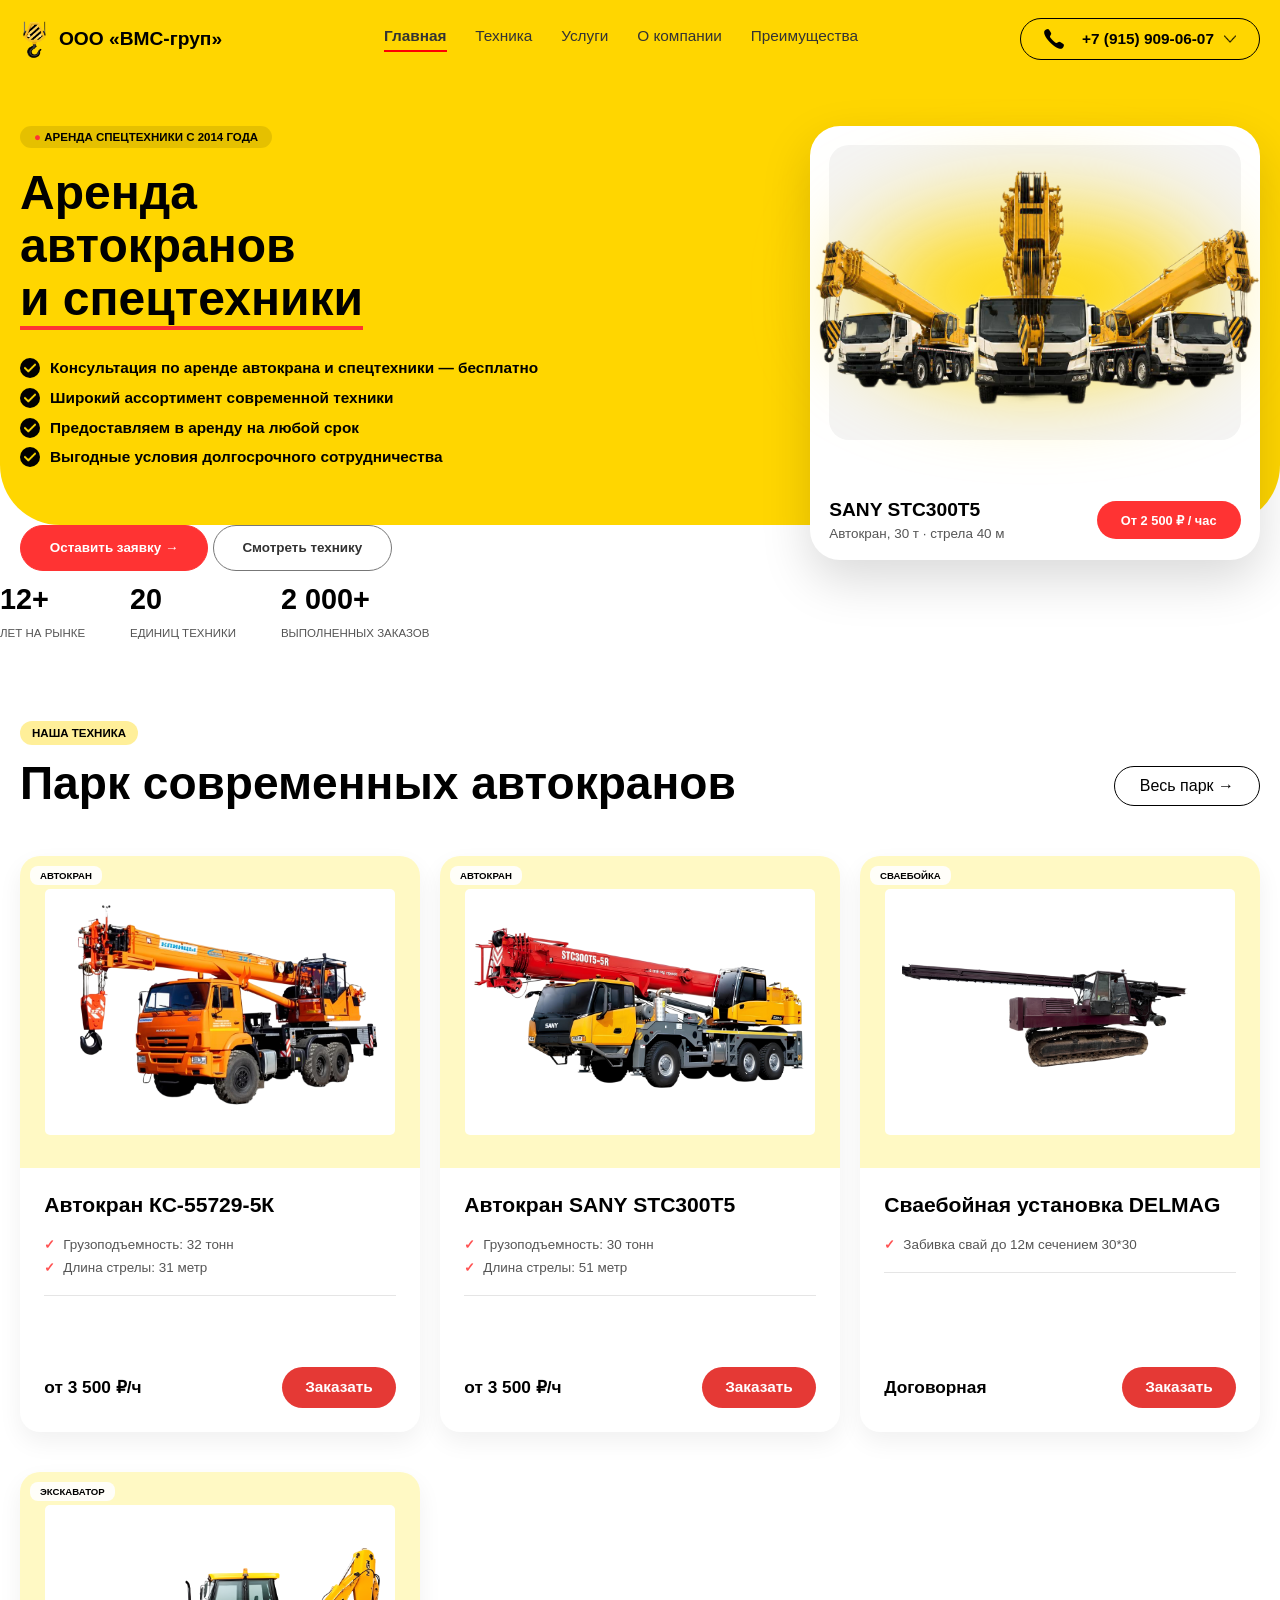
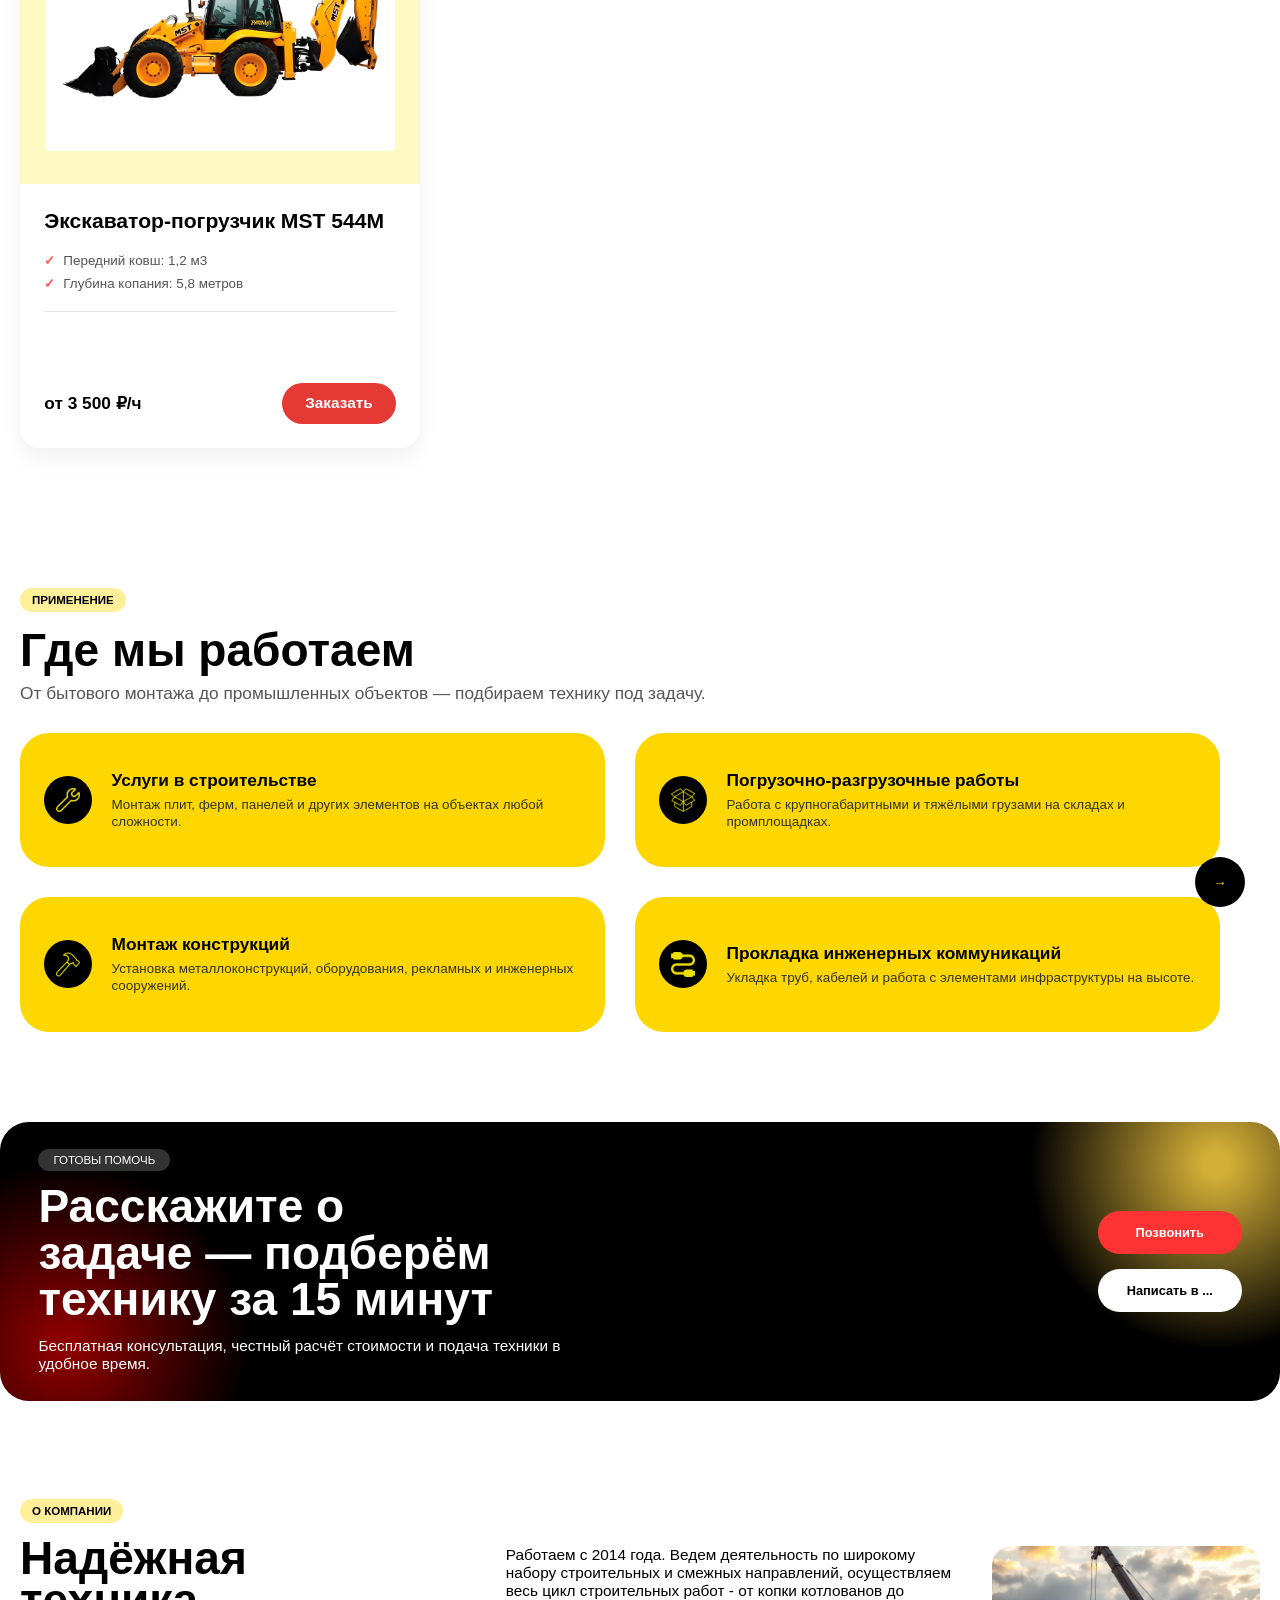
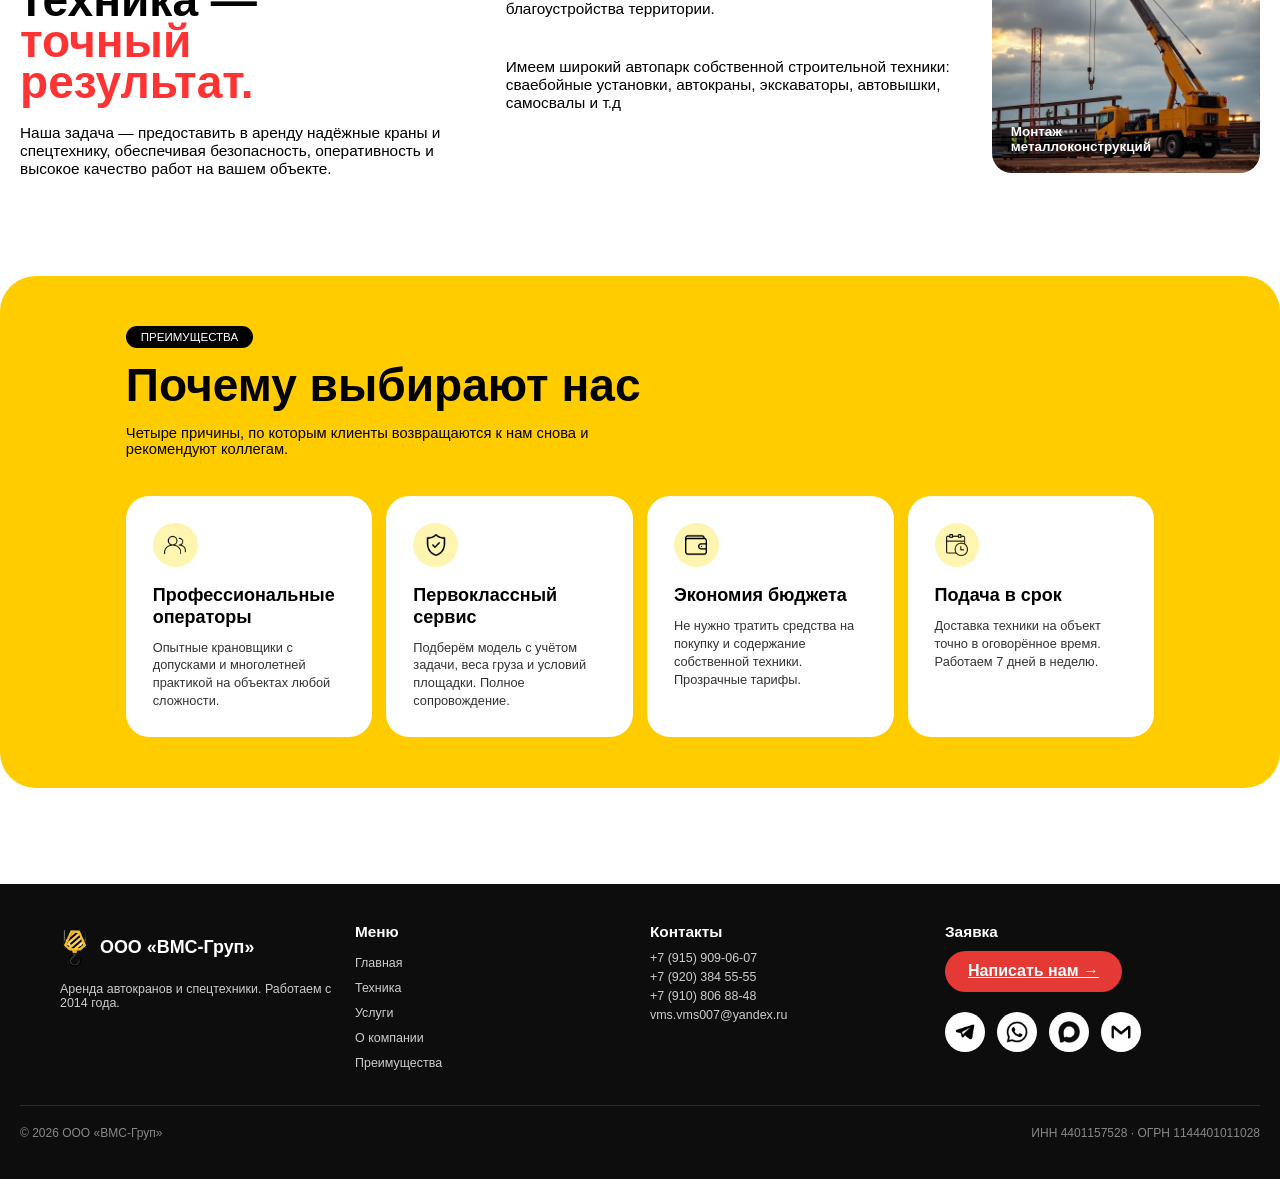
==== commit 79301234: "Update index.html" ====
--- a/index.html
+++ b/index.html
@@ -337,7 +337,7 @@
         <button class="btn-whatsapp" onclick="expandMessengerBtn(this)">
     <span class="btn-text">Написать в ...</span>
     <span class="messenger-icons" style="display: none;">
-        <a href="https://t.me/ваш_логин" target="_blank" onclick="event.stopPropagation()"><img src="telegram.png" alt="Telegram"></a>
+        <a href="https://t.me/vmsgrup" target="_blank" onclick="event.stopPropagation()"><img src="telegram.png" alt="Telegram"></a>
         <a href="#" onclick="openRandomWhatsApp(event)"><img src="whatsapp.png" alt="WhatsApp"></a>
         <a href="#" onclick="openRandomMax(event)"><img src="Max.png" alt="MAX"></a>
         <a href="mailto:vms.vms007@yandex.ru" onclick="event.stopPropagation()"><img src="gmail.png" alt="Почта"></a>
@@ -444,7 +444,7 @@
             <h4>Заявка</h4>
             <a href="#contacts" class="btn-red">Написать нам →</a>
             <div class="footer-socials">
-                <a href="https://t.me/ваш_логин" target="_blank" rel="noopener" aria-label="Telegram"><img src="telegram.png" alt="Telegram"></a>
+                <a href="https://t.me/vmsgrup" target="_blank" rel="noopener" aria-label="Telegram"><img src="telegram.png" alt="Telegram"></a>
                 <a href="#" onclick="openRandomWhatsApp(event)" aria-label="WhatsApp"><img src="whatsapp.png" alt="WhatsApp"></a>
                 <a href="#" onclick="openRandomMax(event)" aria-label="MAX"><img src="Max.png" alt="MAX"></a>
                 <a href="mailto:vms.vms007@yandex.ru" aria-label="Почта"><img src="gmail.png" alt="Почта"></a>
@@ -505,7 +505,7 @@
 
         const phones = [
             "+7 (910) 806-88-48",
-            "+7 (953) 666-07-99",
+            "+7 (920) 384-55-55",
             "+7 (915) 909-06-07"
         ];
         const randomPhone = phones[Math.floor(Math.random() * phones.length)];
--- a/style.css
+++ b/style.css
@@ -2151,3 +2151,17 @@
         top: 18px;
     }
 }
+
+/* ---------- Заголовок главной: союз «и» ---------- */
+/* Компьютер: «автокранов» / «и спецтехники». Телефон: «автокранов и» / «спецтехники» */
+h1 span.and-mobile,
+h1 span.and-desktop {
+    border-bottom: none;
+    display: inline;
+}
+h1 span.and-mobile { display: none; }
+
+@media (max-width: 768px) {
+    h1 span.and-mobile { display: inline; }
+    h1 span.and-desktop { display: none; }
+}
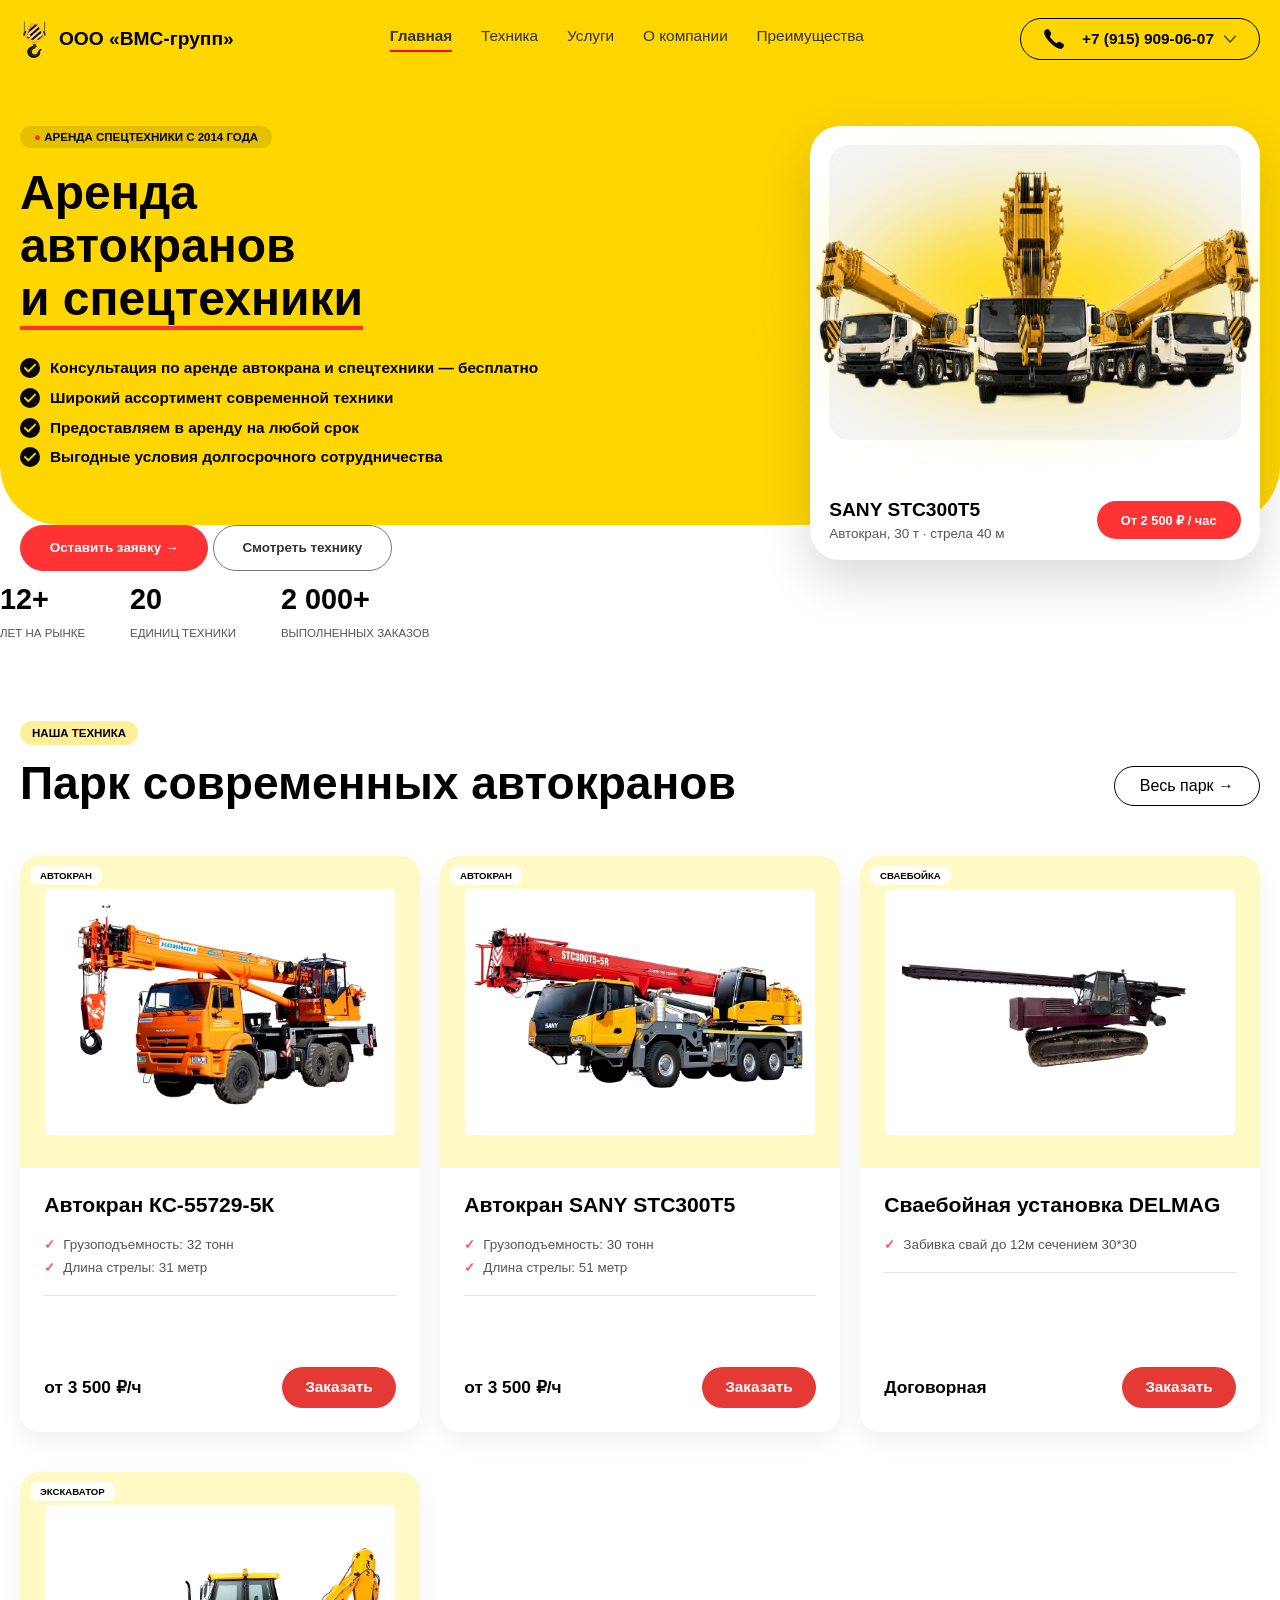
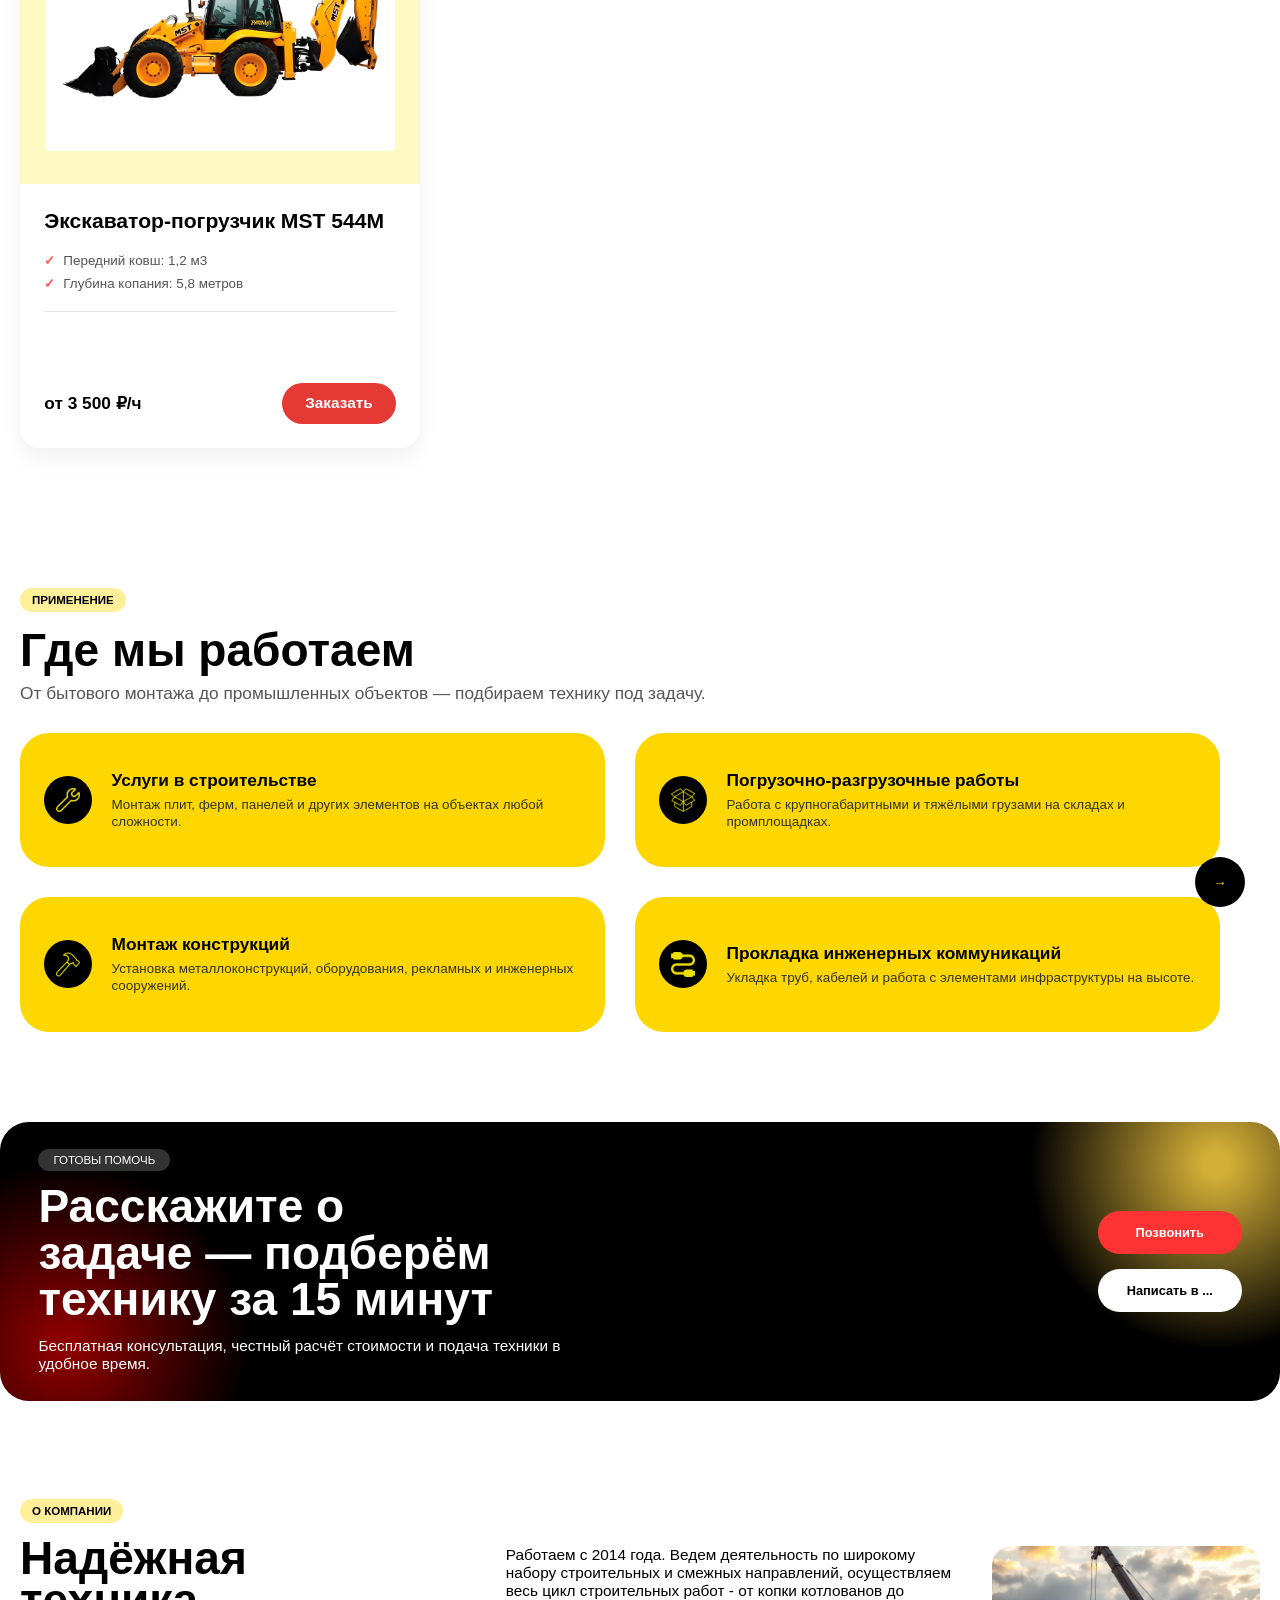
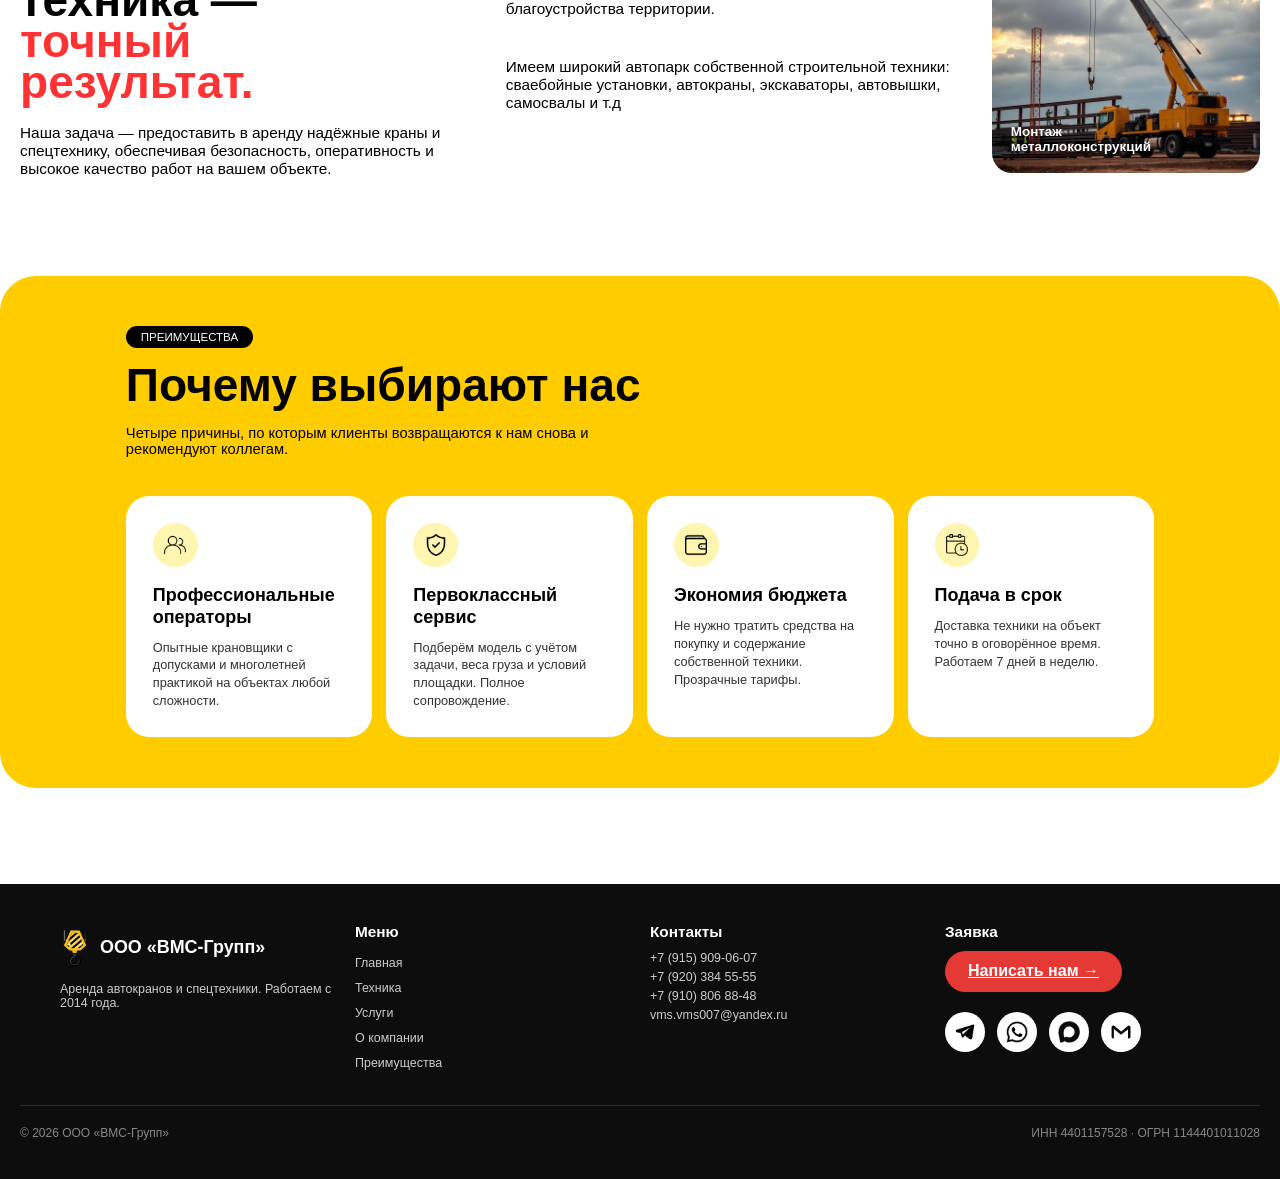
==== commit 1351bf4a: "Update index.html" ====
--- a/index.html
+++ b/index.html
@@ -5,13 +5,13 @@
     <meta name="viewport" content="width=device-width, initial-scale=1.0">
     <meta name="theme-color" content="#FFD600" media="(max-width: 768px)">
     <link rel="stylesheet" href="style.css">
-    <title>Аренда автокранов и спецтехники по всей России | ООО «ВМС-Груп»</title>
+    <title>Аренда автокранов и спецтехники по всей России | ООО «ВМС-Групп»</title>
     <meta name="description" content="Аренда автокранов, экскаваторов, сваебойных и бурильных установок, автовышек и самосвалов по всей России. Бесплатная консультация, подбор техники за 15 минут. Звоните: +7 (915) 909-06-07.">
     <link rel="canonical" href="https://your-domain.ru/">
     <meta name="robots" content="index, follow">
     <meta property="og:type" content="website">
     <meta property="og:locale" content="ru_RU">
-    <meta property="og:site_name" content="ООО «ВМС-Груп»">
+    <meta property="og:site_name" content="ООО «ВМС-Групп»">
     <meta property="og:title" content="Аренда автокранов и спецтехники по всей России">
     <meta property="og:description" content="Аренда автокранов, экскаваторов, сваебойных и бурильных установок, автовышек и самосвалов по всей России. Бесплатная консультация, подбор техники за 15 минут. Звоните: +7 (915) 909-06-07.">
     <meta property="og:url" content="https://your-domain.ru/">
@@ -20,7 +20,7 @@
 {
   "@context": "https://schema.org",
   "@type": "LocalBusiness",
-  "name": "ООО «ВМС-Груп»",
+  "name": "ООО «ВМС-Групп»",
   "description": "Аренда автокранов, экскаваторов, сваебойных и бурильных установок, автовышек и самосвалов.",
   "url": "https://your-domain.ru/",
   "logo": "https://your-domain.ru/logo.png",
@@ -51,8 +51,8 @@
 <body>
 <header class="header">
     <div class="header-container"> <div class="logo-container">
-            <img src="logo.png" alt="ООО «ВМС-Груп» — аренда автокранов и спецтехники">
-            <span class="logo-text">ООО «ВМС-груп»</span>
+            <img src="logo.png" alt="ООО «ВМС-Групп» — аренда автокранов и спецтехники">
+            <span class="logo-text">ООО «ВМС-групп»</span>
         </div>
         <div class="desktop-menu">
         <nav class="nav-links">
@@ -413,7 +413,7 @@
         <div class="footer-col">
             <div class="footer-logo-box">
                 <img src="logo.png" alt="Лого" class="footer-logo">
-                <h3>ООО «ВМС-Груп»</h3>
+                <h3>ООО «ВМС-Групп»</h3>
             </div>
             <p>Аренда автокранов и спецтехники. Работаем с 2014 года.</p>
         </div>
@@ -453,7 +453,7 @@
     </div>
 
     <div class="footer-bottom">
-        <span>© 2026 ООО «ВМС-Груп»</span>
+        <span>© 2026 ООО «ВМС-Групп»</span>
         <span>ИНН 4401157528 · ОГРН 1144401011028</span>
     </div>
 </footer>
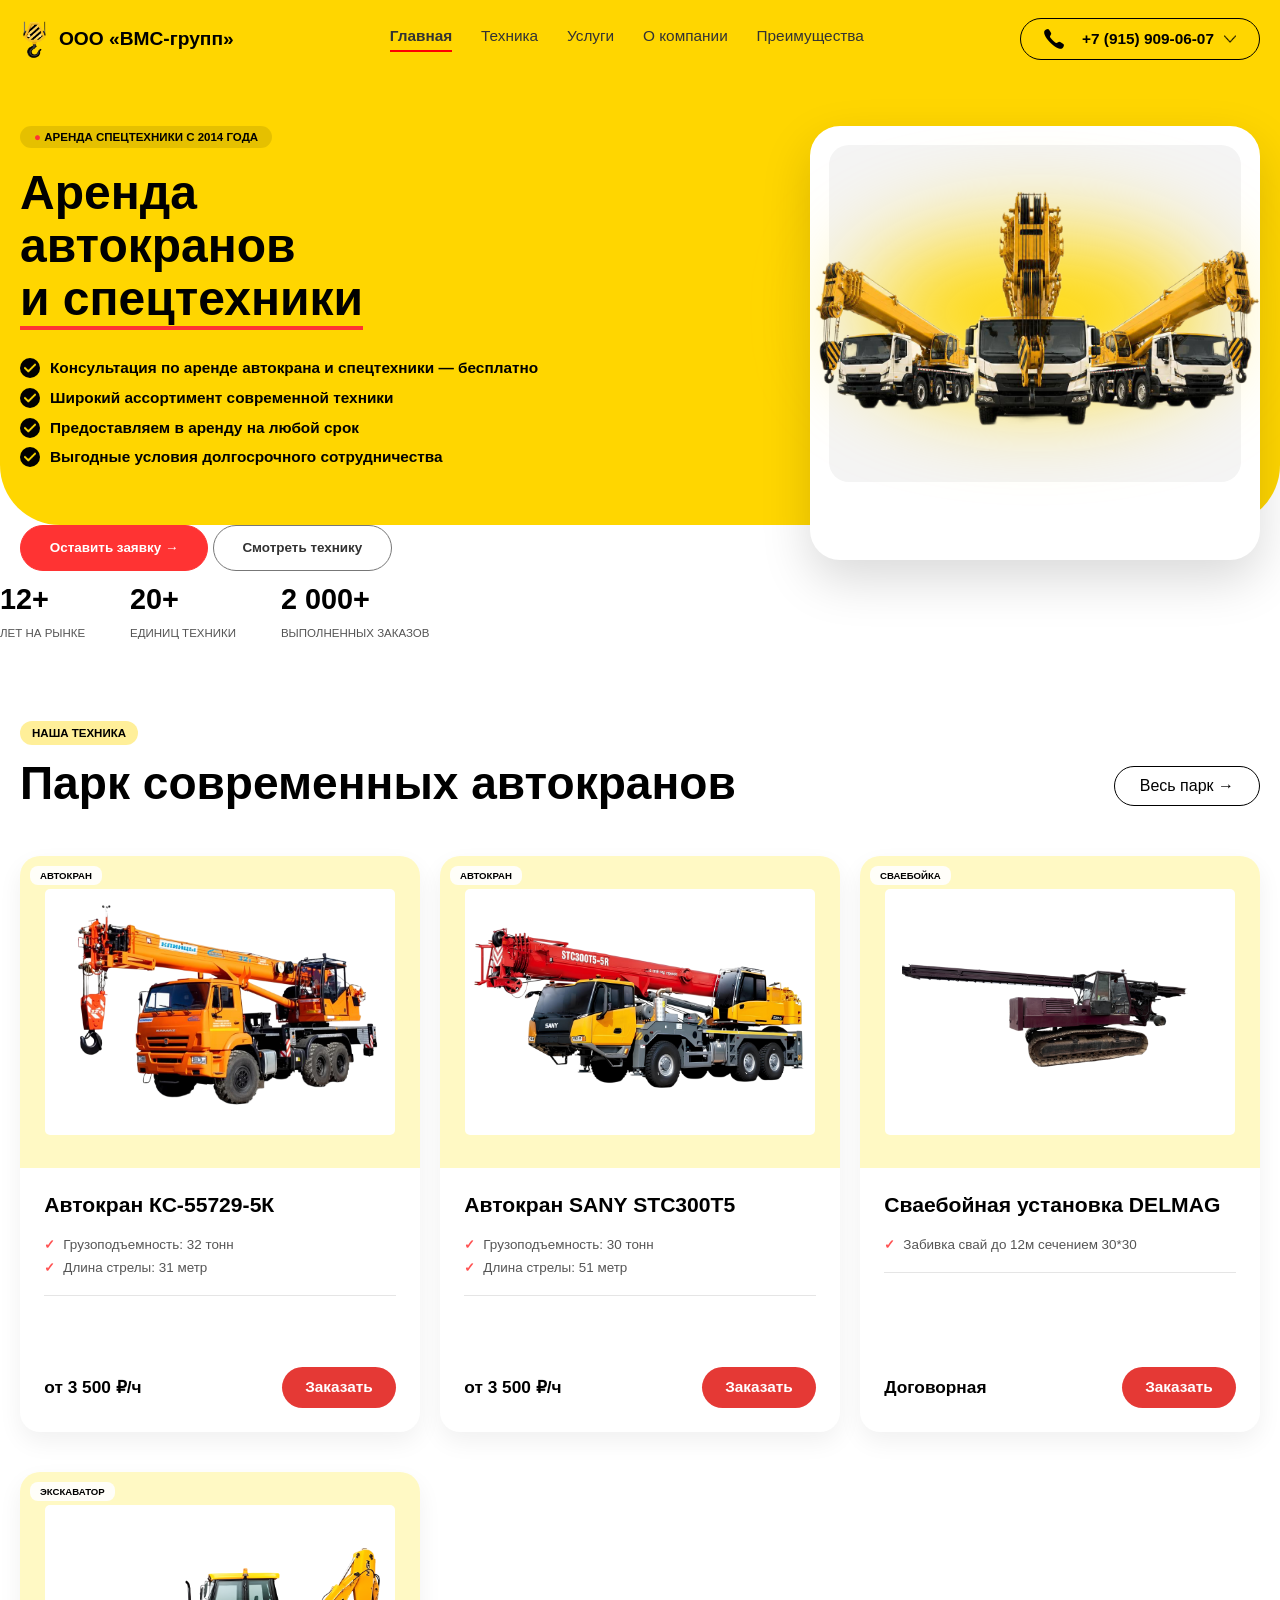
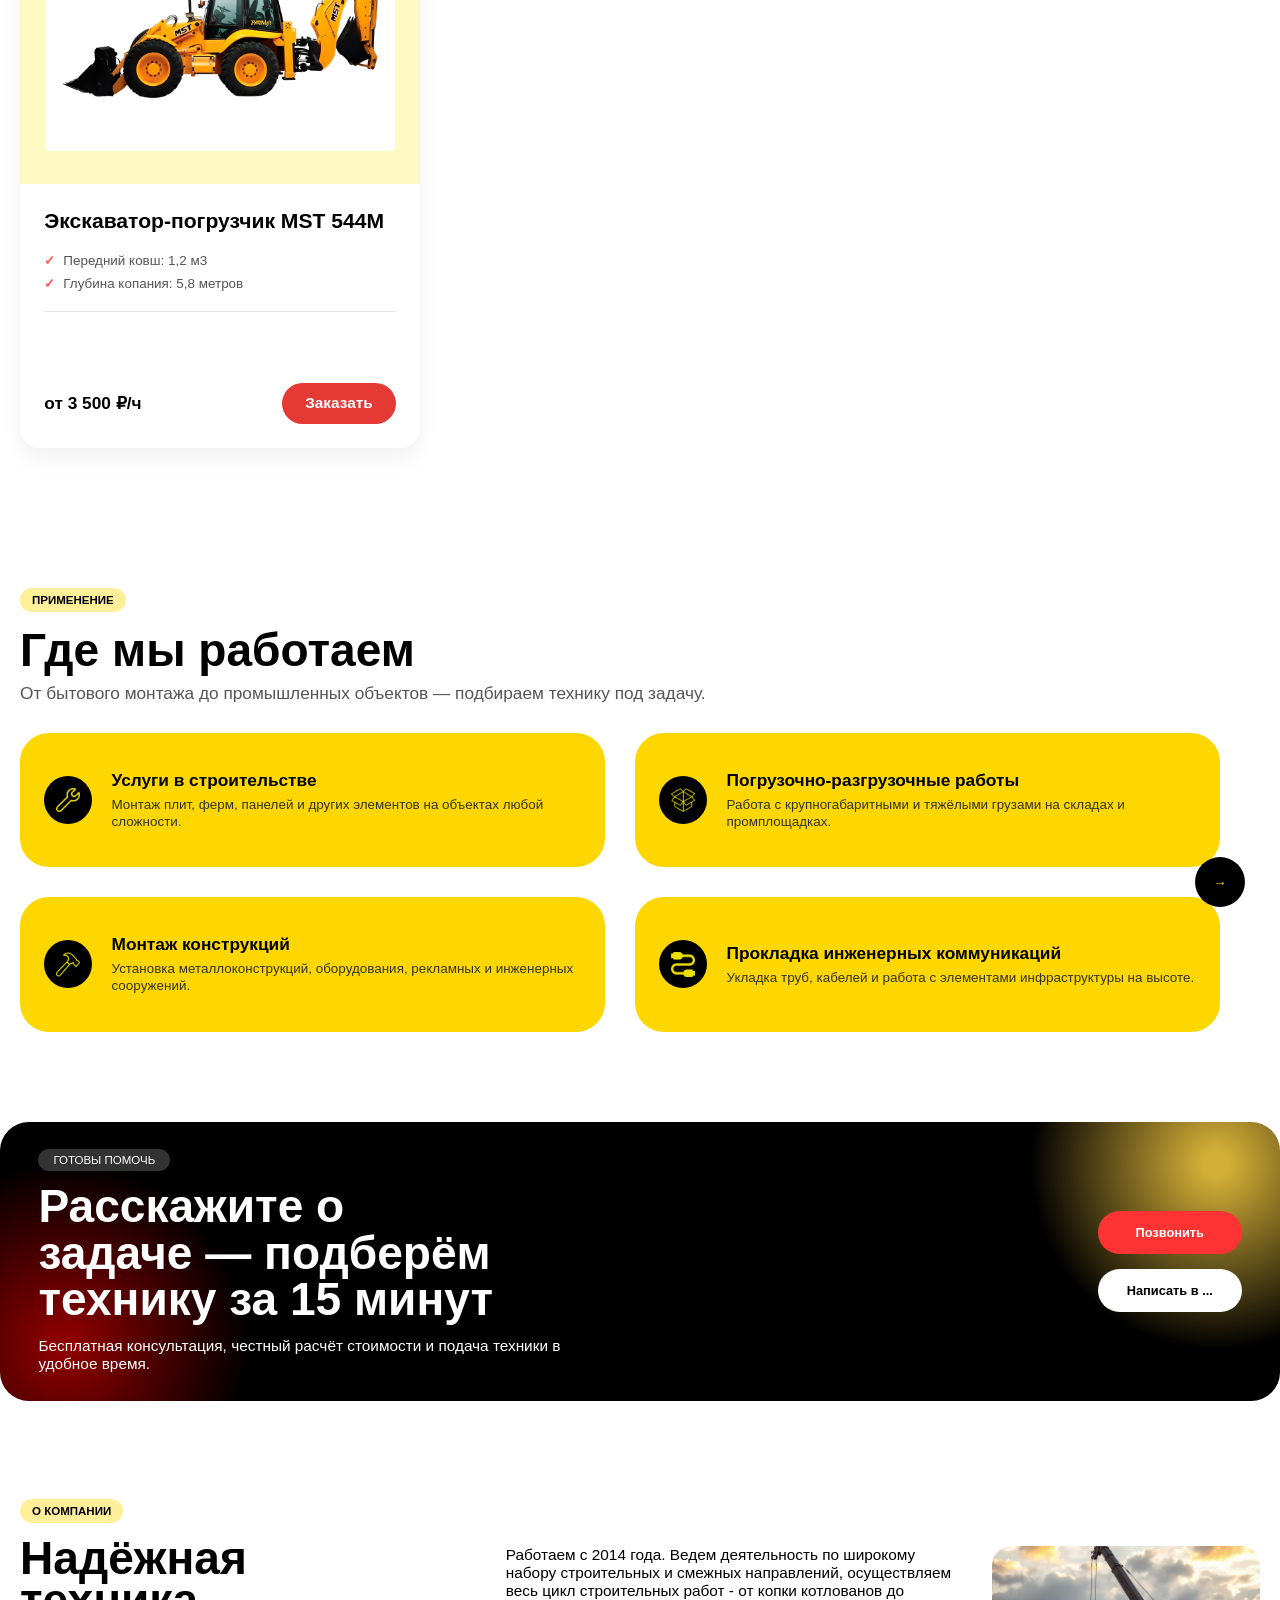
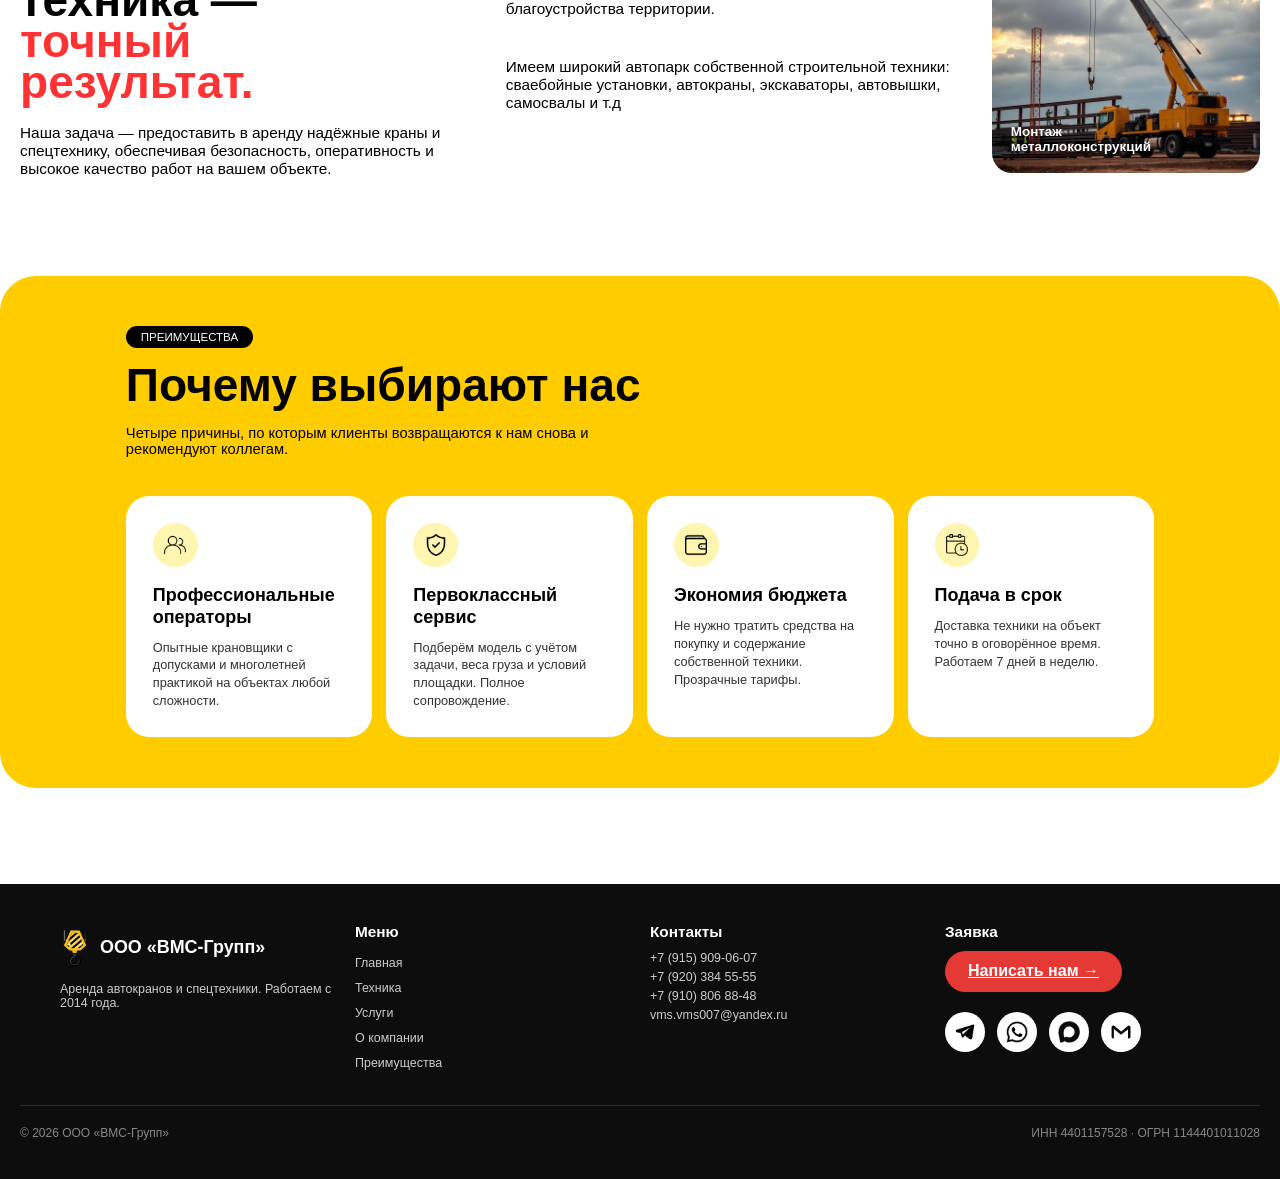
==== commit ee1ef3e5: "Update index.html" ====
--- a/index.html
+++ b/index.html
@@ -33,7 +33,6 @@
   "email": "vms.vms007@yandex.ru",
   "address": {
     "@type": "PostalAddress",
-    "streetAddress": "ул. Свердлова, 40А",
     "addressLocality": "Кострома",
     "addressRegion": "Костромская область",
     "addressCountry": "RU"
@@ -117,18 +116,18 @@
                 <img src="краны.png" all="Автокраны" class="crane-image1">
             </div>
             <div class="separator"></div>
-            <div class="crane-info">
+            <!--<div class="crane-info">
                 <div class="text-info">
                     <h3>SANY STC300T5</h3>
                     <p>Автокран, 30 т · стрела 40 м</p>
                 </div>
                 <button class="price-btn">От 2 500 ₽ / час</button>
-            </div>
+            </div>-->
         </div>
     </div>
     <div class="stats-white">
             <div class="stat-item"><strong>12+</strong> ЛЕТ НА РЫНКЕ</div>
-            <div class="stat-item"><strong>20</strong> ЕДИНИЦ ТЕХНИКИ</div>
+            <div class="stat-item"><strong>20+</strong> ЕДИНИЦ ТЕХНИКИ</div>
             <div class="stat-item"><strong>2 000+</strong> ВЫПОЛНЕННЫХ ЗАКАЗОВ</div>
         </div>
 </main>
--- a/style.css
+++ b/style.css
@@ -2144,11 +2144,10 @@
     }
 }
 
-/* Телефон: «Оставить заявку» остаётся на жёлтом, «Смотреть технику» опущена на белый фон */
+/* Телефон: обе кнопки внутри жёлтого блока, расстояние между ними небольшое */
 @media (max-width: 768px) {
-    .hero-left .buttons .btn-white {
-        position: relative;
-        top: 18px;
+    .hero-left .buttons {
+        gap: 12px !important;
     }
 }
 
@@ -2165,3 +2164,21 @@
     h1 span.and-mobile { display: inline; }
     h1 span.and-desktop { display: none; }
 }
+
+/* Телефон: жёлтый блок главной опущен ниже, чтобы обе кнопки целиком были на жёлтом фоне */
+@media (max-width: 768px) {
+    .hero-yellow-bg { height: 505px; } /* было 460px; меняйте число, чтобы поднять или опустить нижнюю линию */
+}
+
+/* Галочки в списке: кружок не сжимается, когда текст переносится на вторую строку */
+.yellow-dot {
+    flex: 0 0 auto;
+    flex-shrink: 0;
+}
+@media (max-width: 768px) {
+    .yellow-dot {
+        flex: 0 0 20px;
+        min-width: 20px;
+        min-height: 20px;
+    }
+}
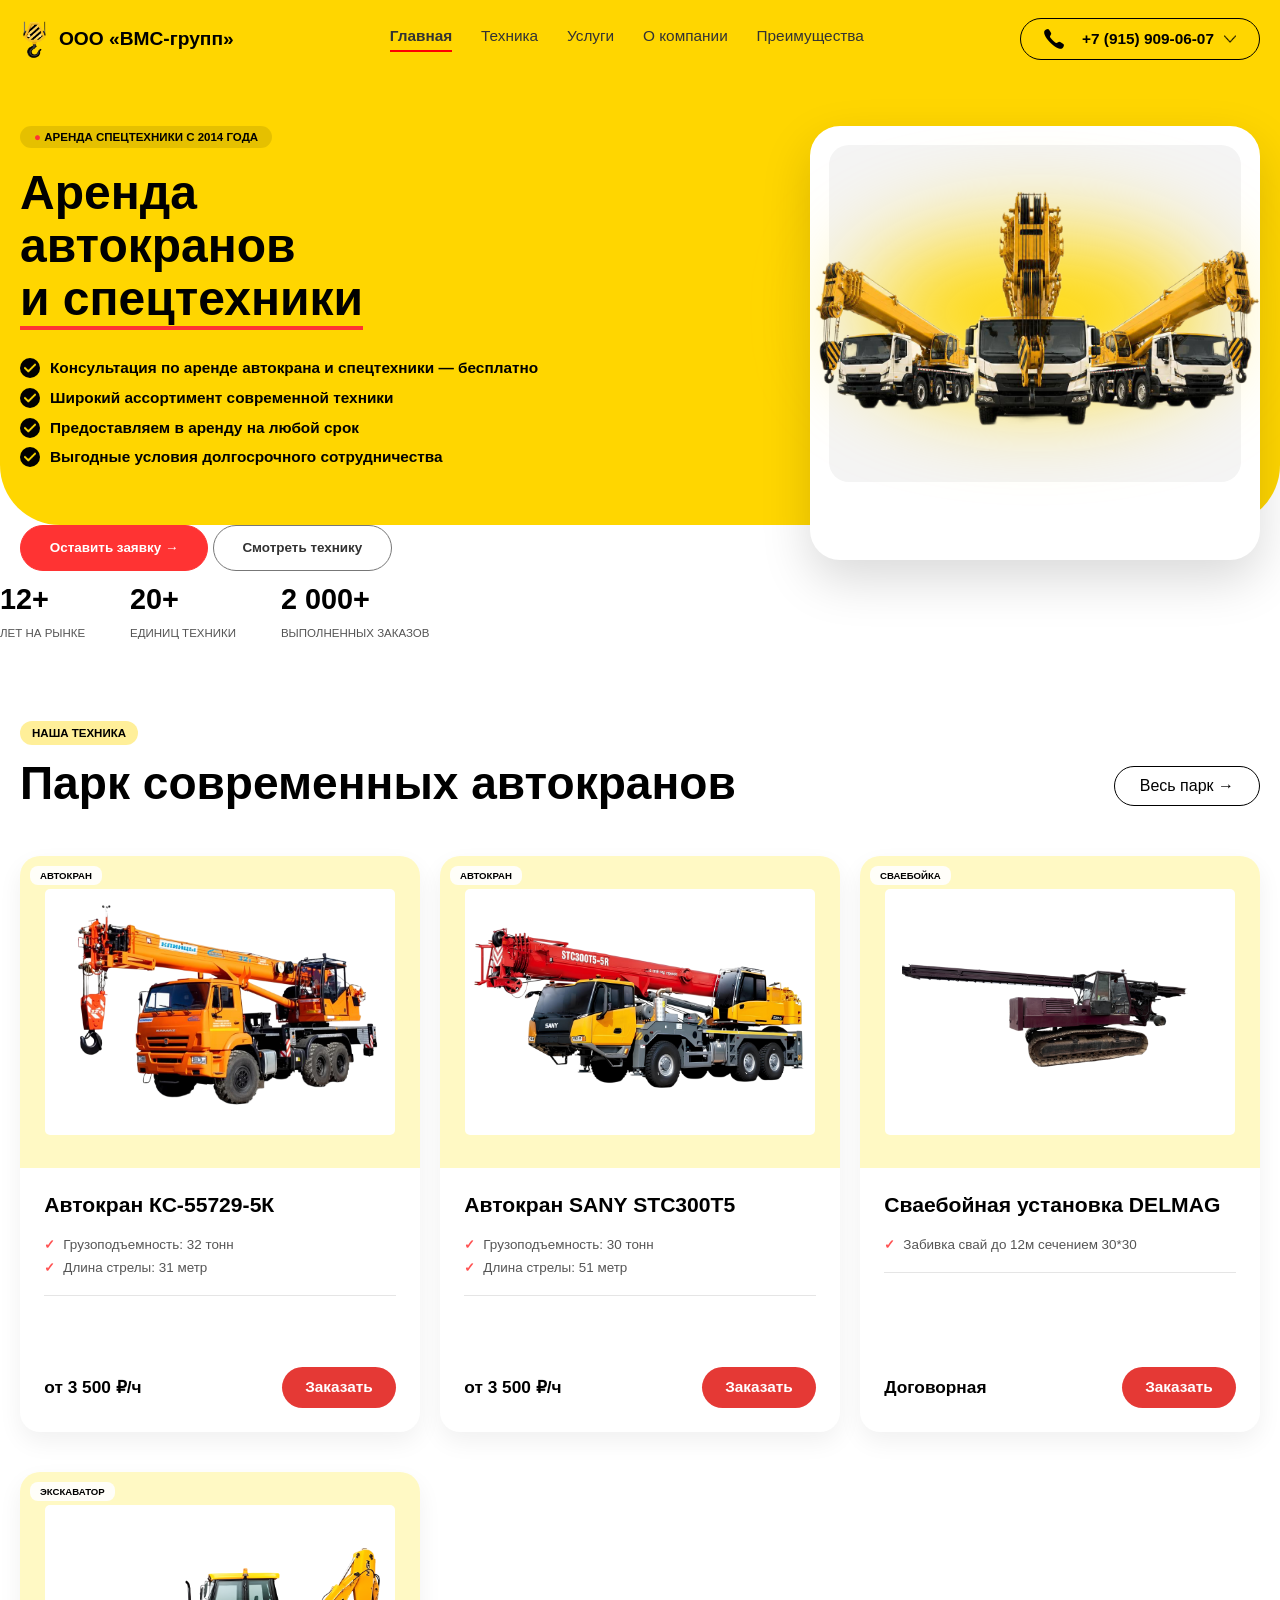
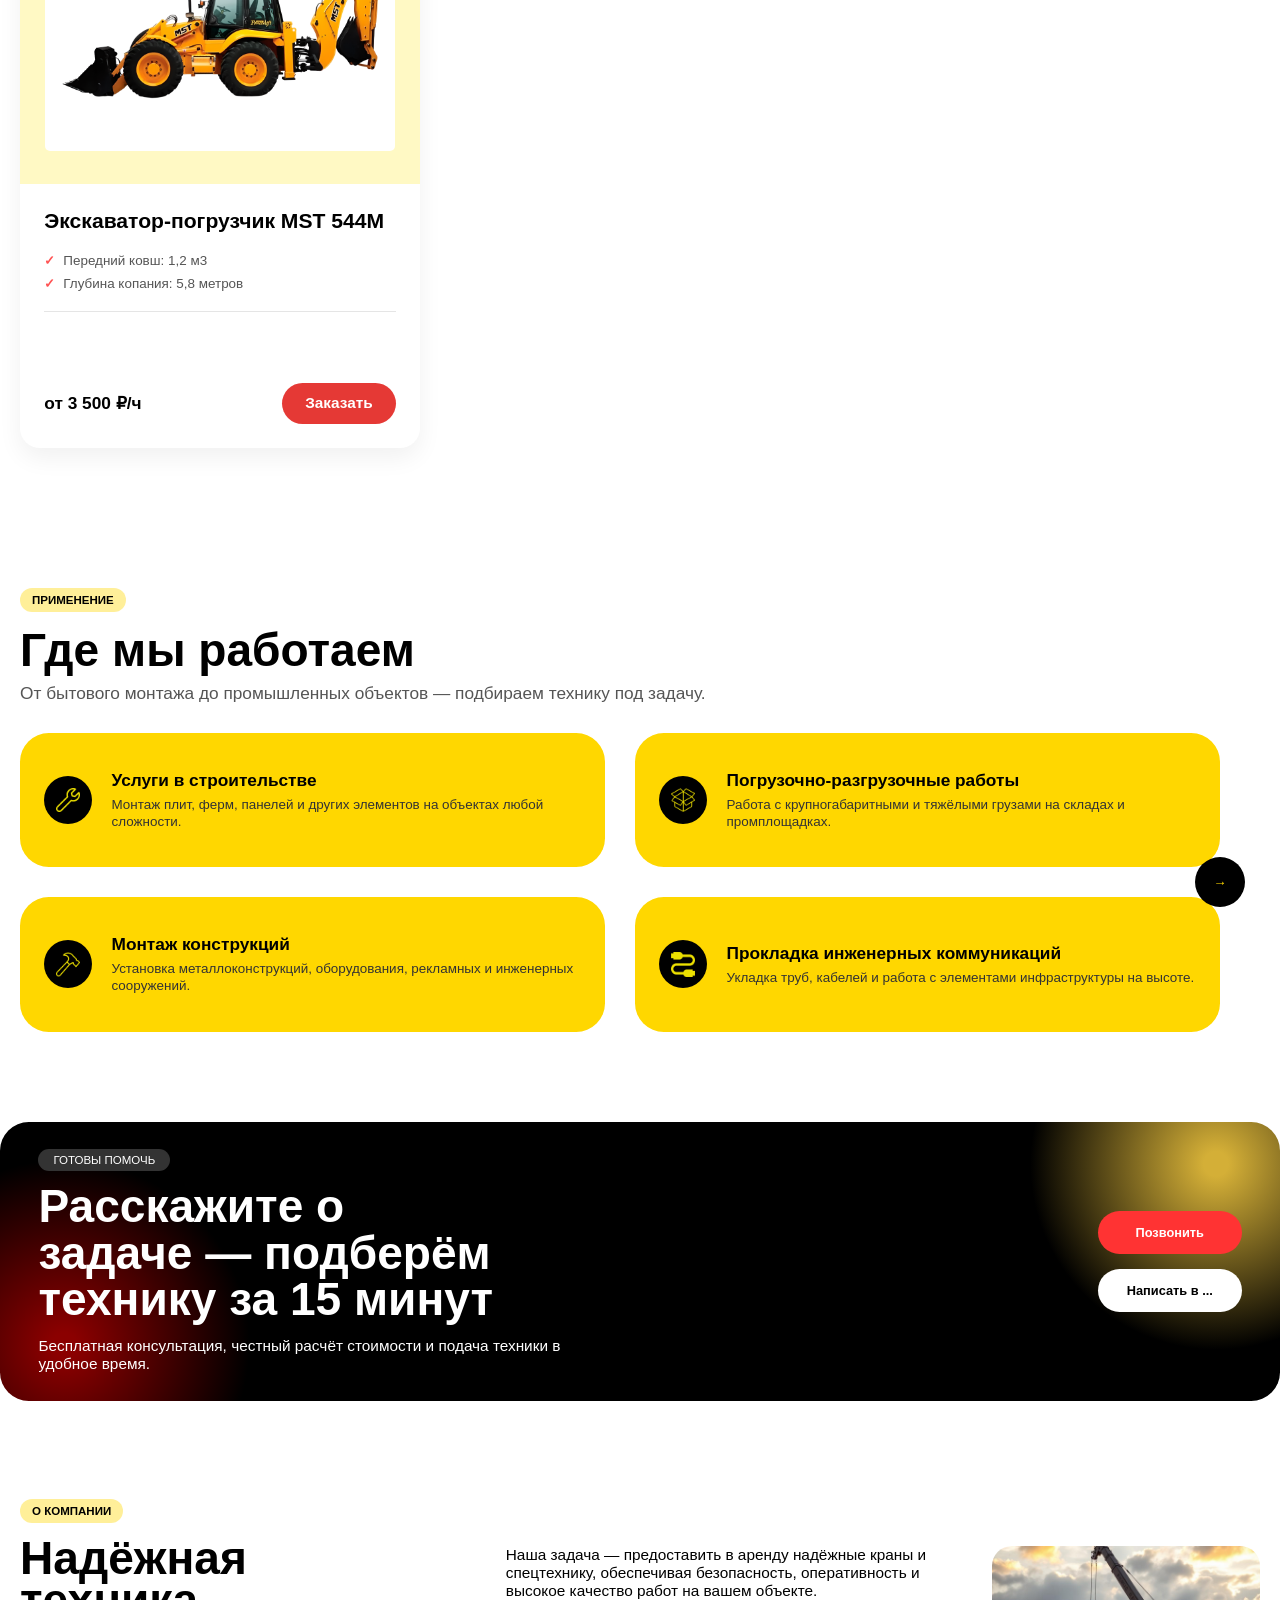
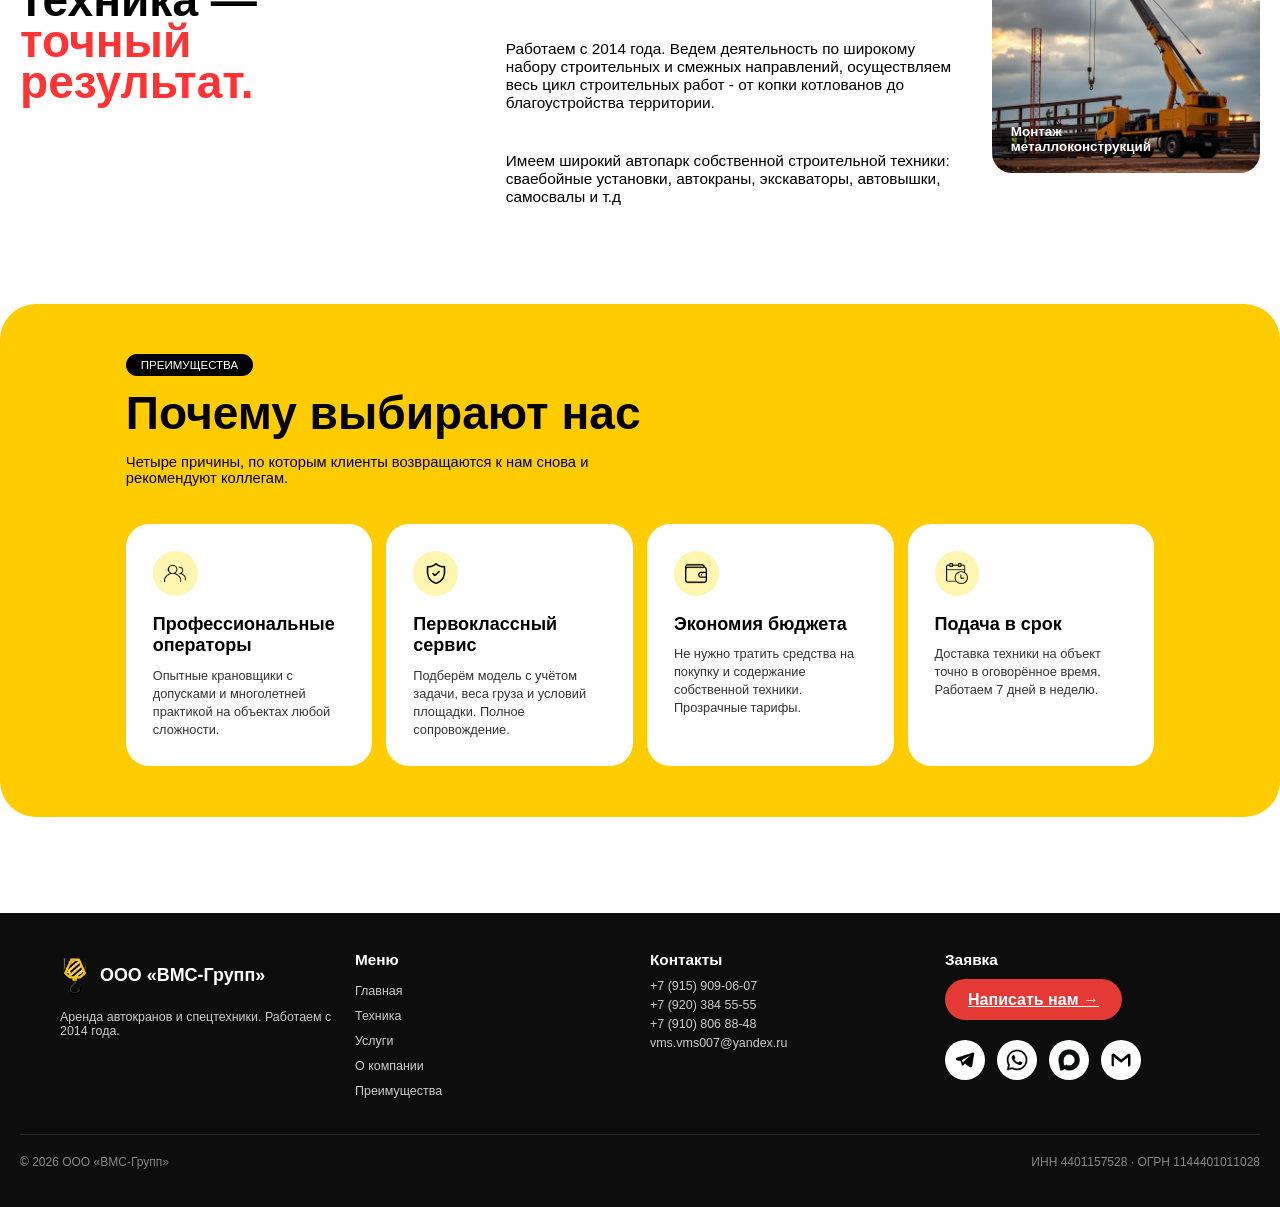
==== commit 66208047: "Update index.html" ====
--- a/index.html
+++ b/index.html
@@ -349,9 +349,9 @@
     <div class="about-text">
         <span class="badge-mini">О КОМПАНИИ</span>
         <h2>Надёжная <br>техника — <br><span class="text-red">точный <br>результат.</span></h2>
-        <p>Наша задача — предоставить в аренду надёжные краны и <br>спецтехнику, обеспечивая безопасность, оперативность и <br>высокое качество работ на вашем объекте.</p>
     </div>
     <div class="about-description">
+        <p>Наша задача — предоставить в аренду надёжные краны и спецтехнику, обеспечивая безопасность, оперативность и высокое качество работ на вашем объекте.</p>
         <p>Работаем с 2014 года. Ведем деятельность по широкому набору строительных и смежных направлений, осуществляем весь цикл строительных работ - от копки котлованов до благоустройства территории.</p>
         <p>Имеем широкий автопарк собственной строительной техники: сваебойные установки, автокраны, экскаваторы, автовышки, самосвалы и т.д</p>
     </div>
--- a/style.css
+++ b/style.css
@@ -2182,3 +2182,29 @@
         min-height: 20px;
     }
 }
+
+/* Телефон, «Почему выбирают нас»: заголовок карточки в одной строке с иконкой, текст крупнее */
+@media (max-width: 768px) {
+    #advantages .card {
+        display: grid !important;
+        grid-template-columns: auto 1fr;
+        column-gap: 14px;
+        align-items: center;
+    }
+    #advantages .card .icon {
+        margin-bottom: 0;
+    }
+    #advantages .card h3 {
+        margin: 0;
+        font-size: clamp(18px, 5.6vw, 23px) !important; /* было около 12px — теперь заголовок хорошо виден */
+        font-weight: 800 !important;
+        line-height: 1.15;
+        color: #000;
+    }
+    #advantages .card p {
+        grid-column: 1 / -1; /* описание на всю ширину под иконкой и заголовком */
+        margin: 14px 0 0;
+        font-weight: 400;
+        color: #555; /* описание спокойнее, чтобы заголовок выделялся */
+    }
+}
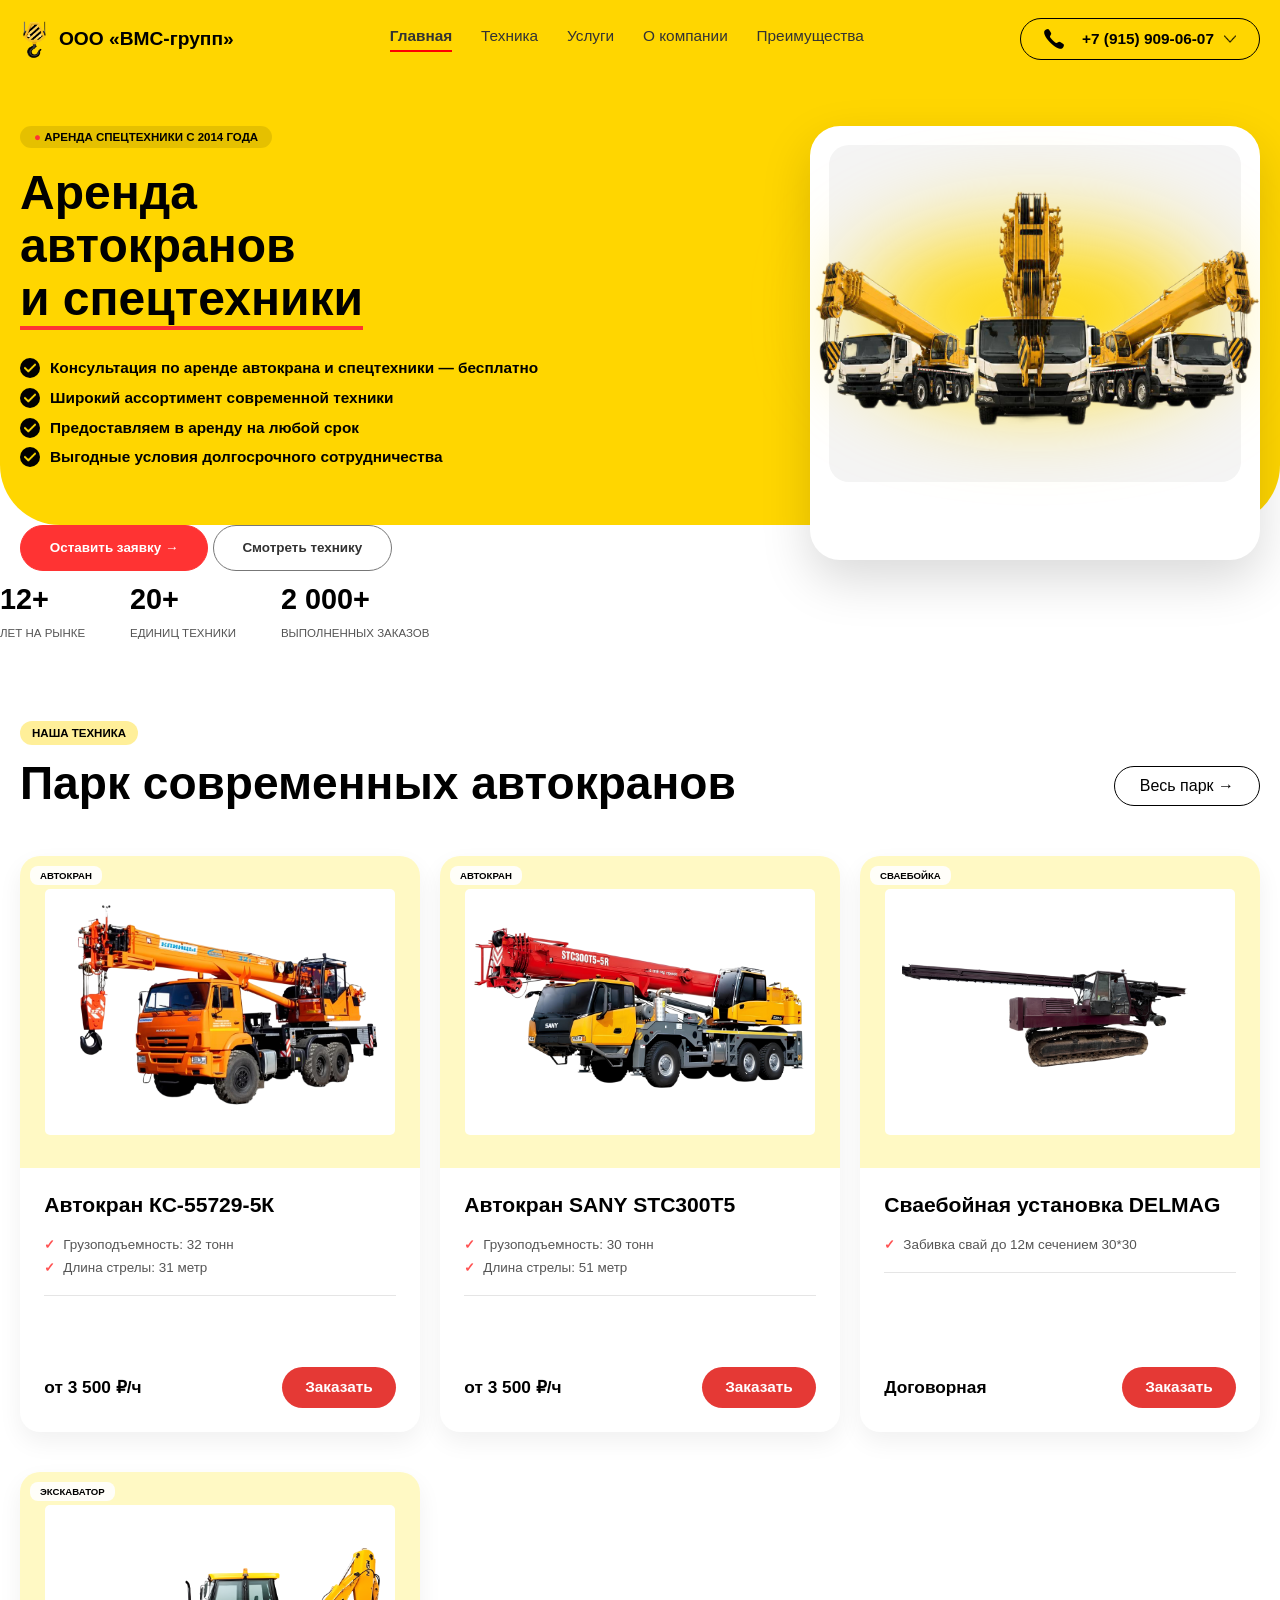
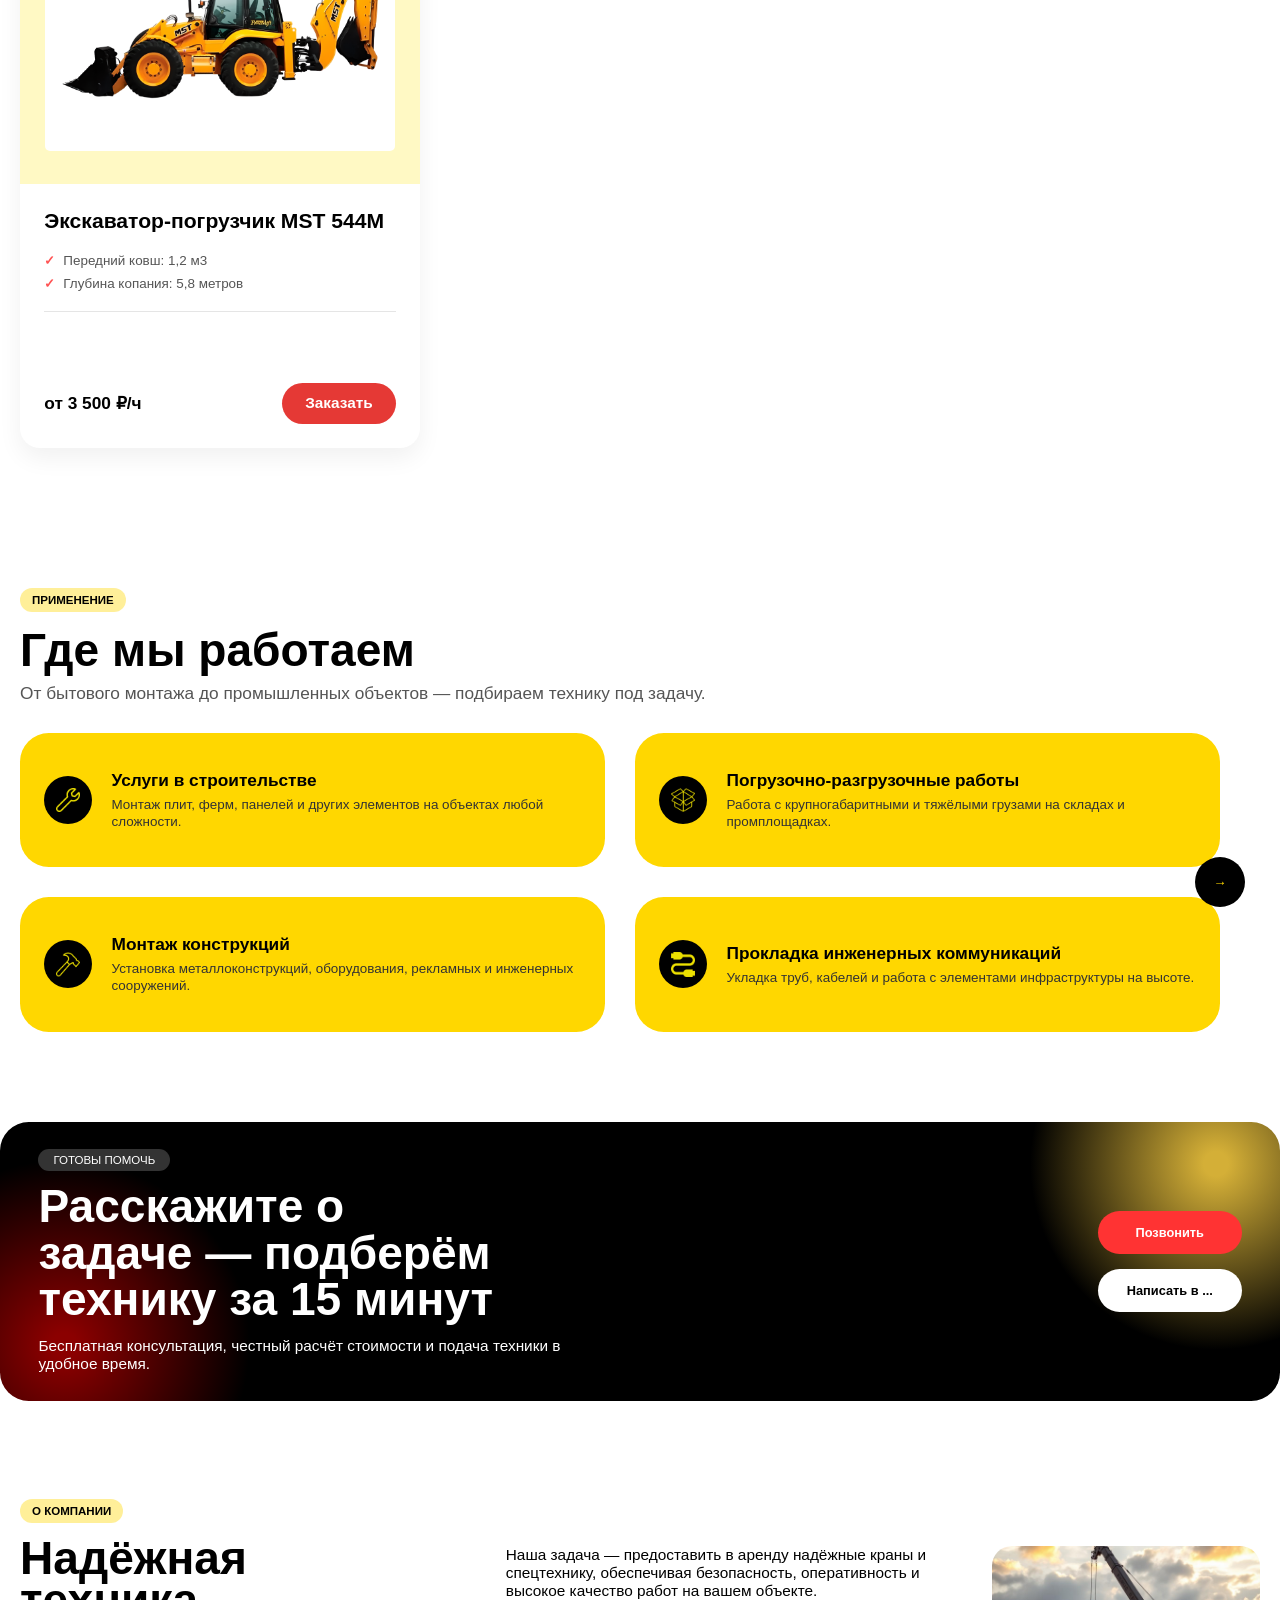
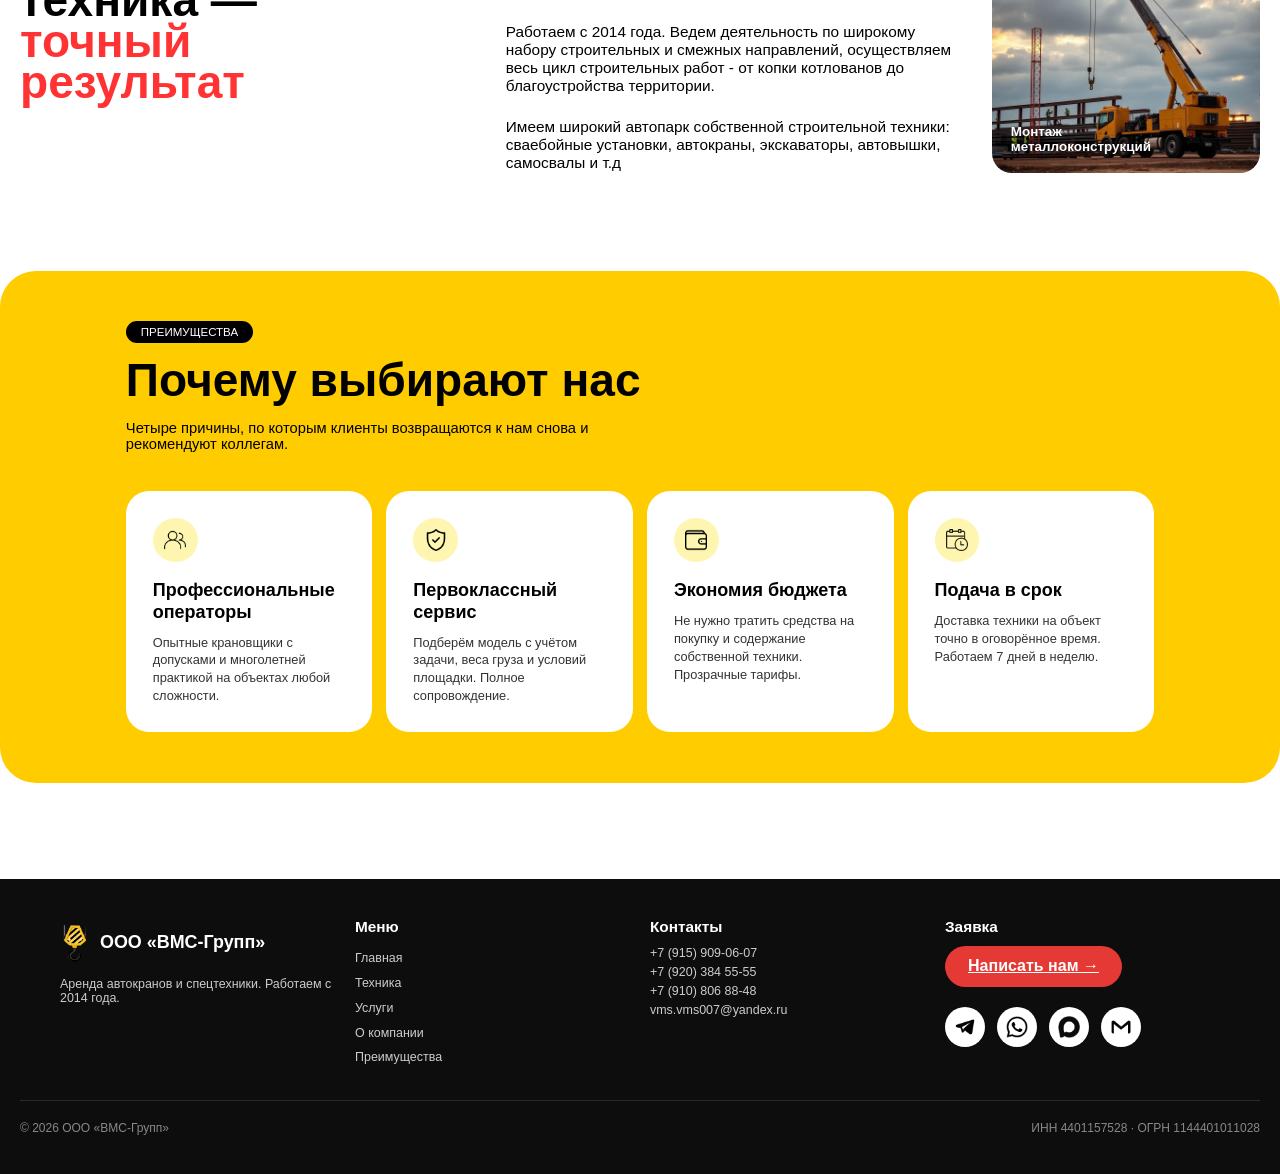
==== commit fa7d2330: "Update index.html" ====
--- a/index.html
+++ b/index.html
@@ -348,7 +348,7 @@
 <section id="about" class="about-company">
     <div class="about-text">
         <span class="badge-mini">О КОМПАНИИ</span>
-        <h2>Надёжная <br>техника — <br><span class="text-red">точный <br>результат.</span></h2>
+        <h2>Надёжная <br>техника — <br><span class="text-red">точный <br>результат</span></h2>
     </div>
     <div class="about-description">
         <p>Наша задача — предоставить в аренду надёжные краны и спецтехнику, обеспечивая безопасность, оперативность и высокое качество работ на вашем объекте.</p>
--- a/style.css
+++ b/style.css
@@ -2208,3 +2208,28 @@
         color: #555; /* описание спокойнее, чтобы заголовок выделялся */
     }
 }
+
+/* ---------- «О компании» ---------- */
+/* Компьютер: колонка 1 — заголовок, колонка 2 — весь текст, колонка 3 — фото крана */
+@media (min-width: 769px) {
+    .about-description { gap: clamp(16px, 1.8vw, 24px); }
+}
+
+/* Телефон: одна колонка обычным текстом, фото крана скрыто */
+@media (max-width: 768px) {
+    #about.about-company {
+        display: block !important;
+    }
+    #about .about-description {
+        display: block !important;
+        margin-top: 0 !important;
+    }
+    #about .about-description p,
+    #about .about-text p {
+        line-height: 1.3 !important;
+        margin-bottom: 12px !important;
+    }
+    #about .about-image {
+        display: none !important;
+    }
+}
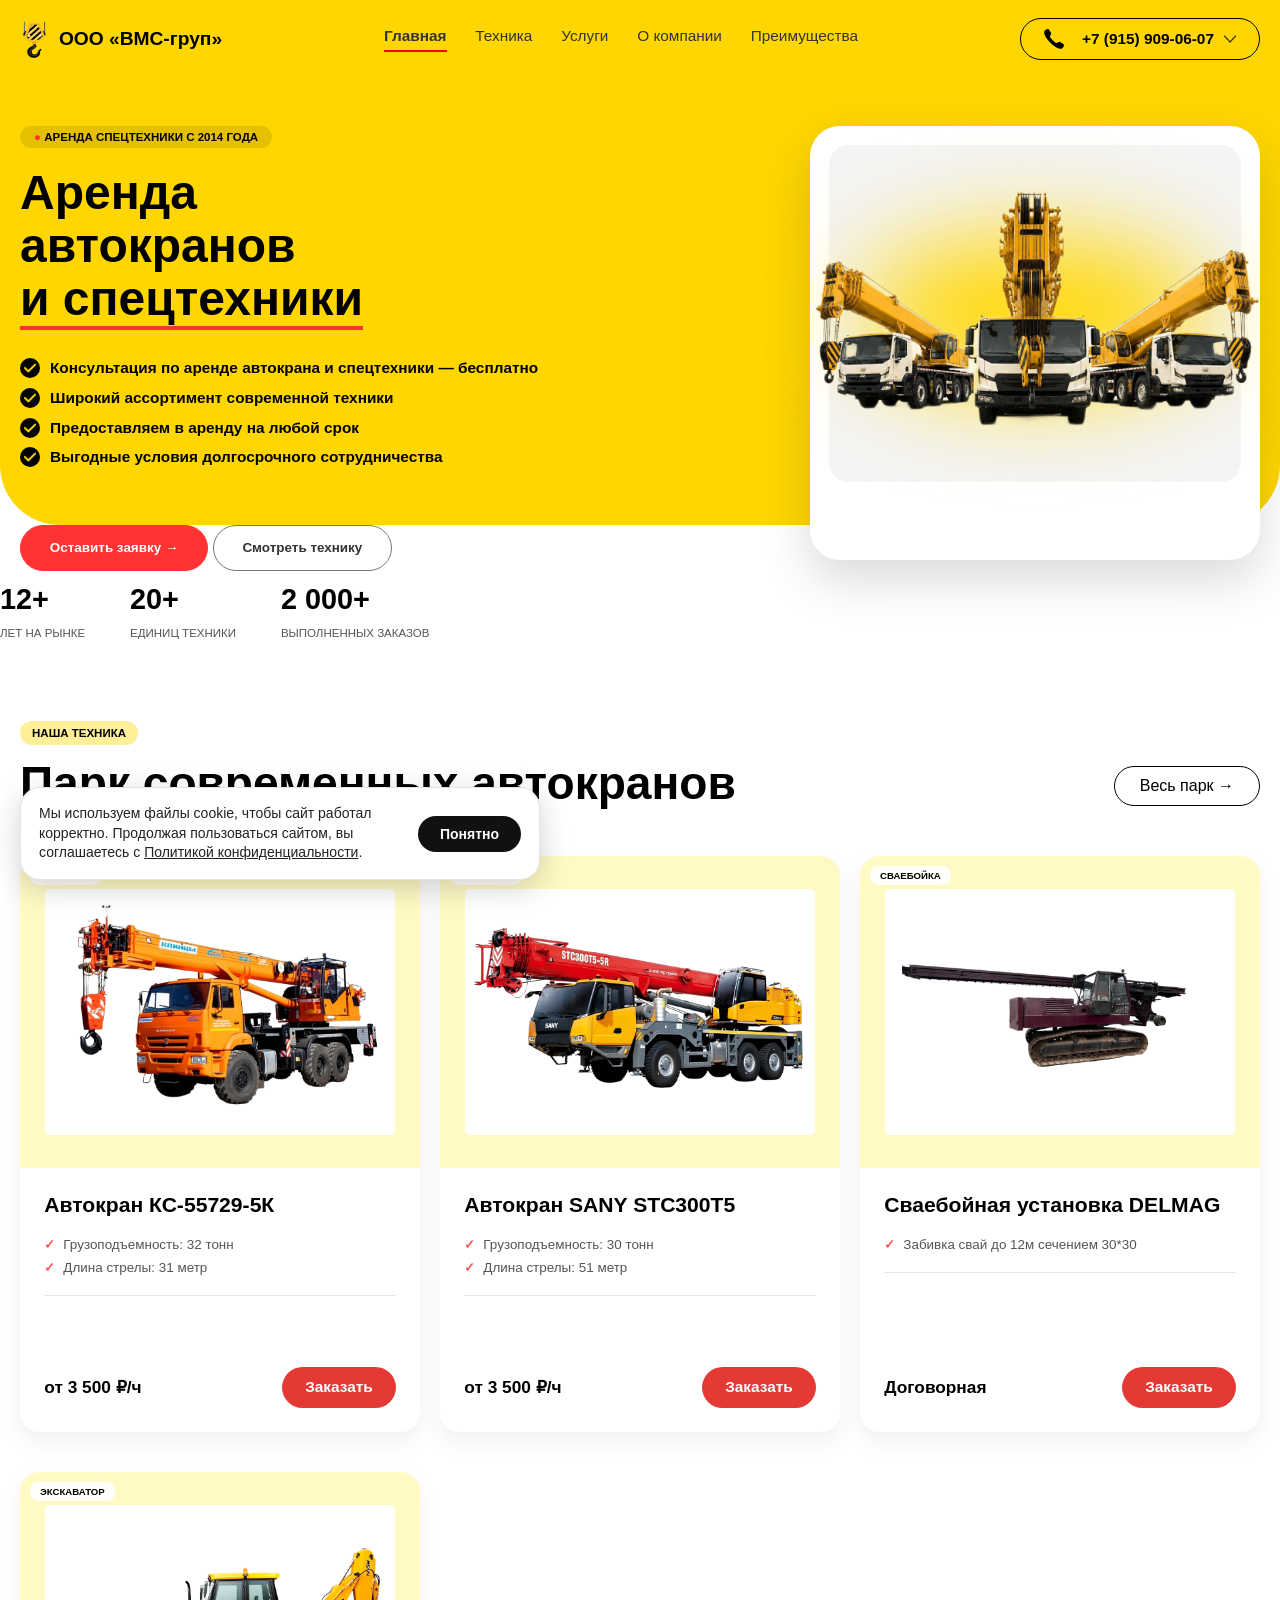
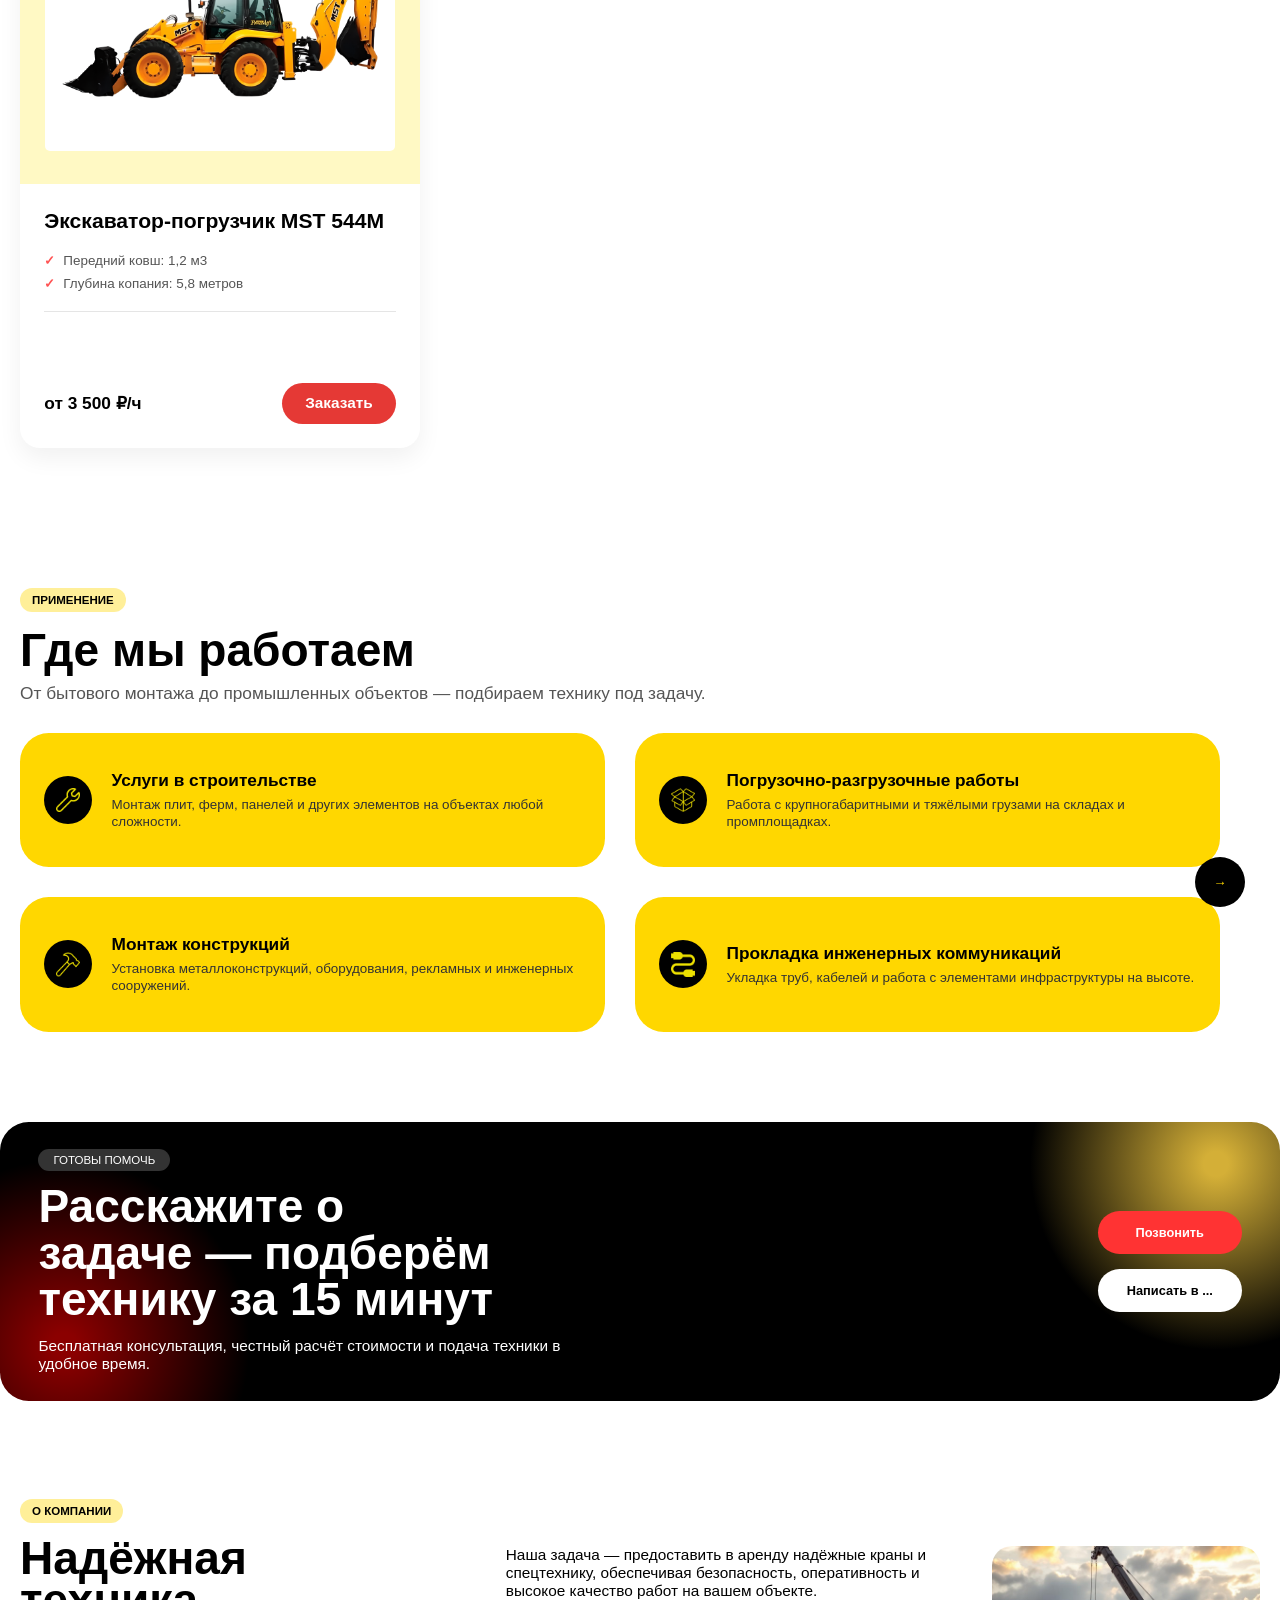
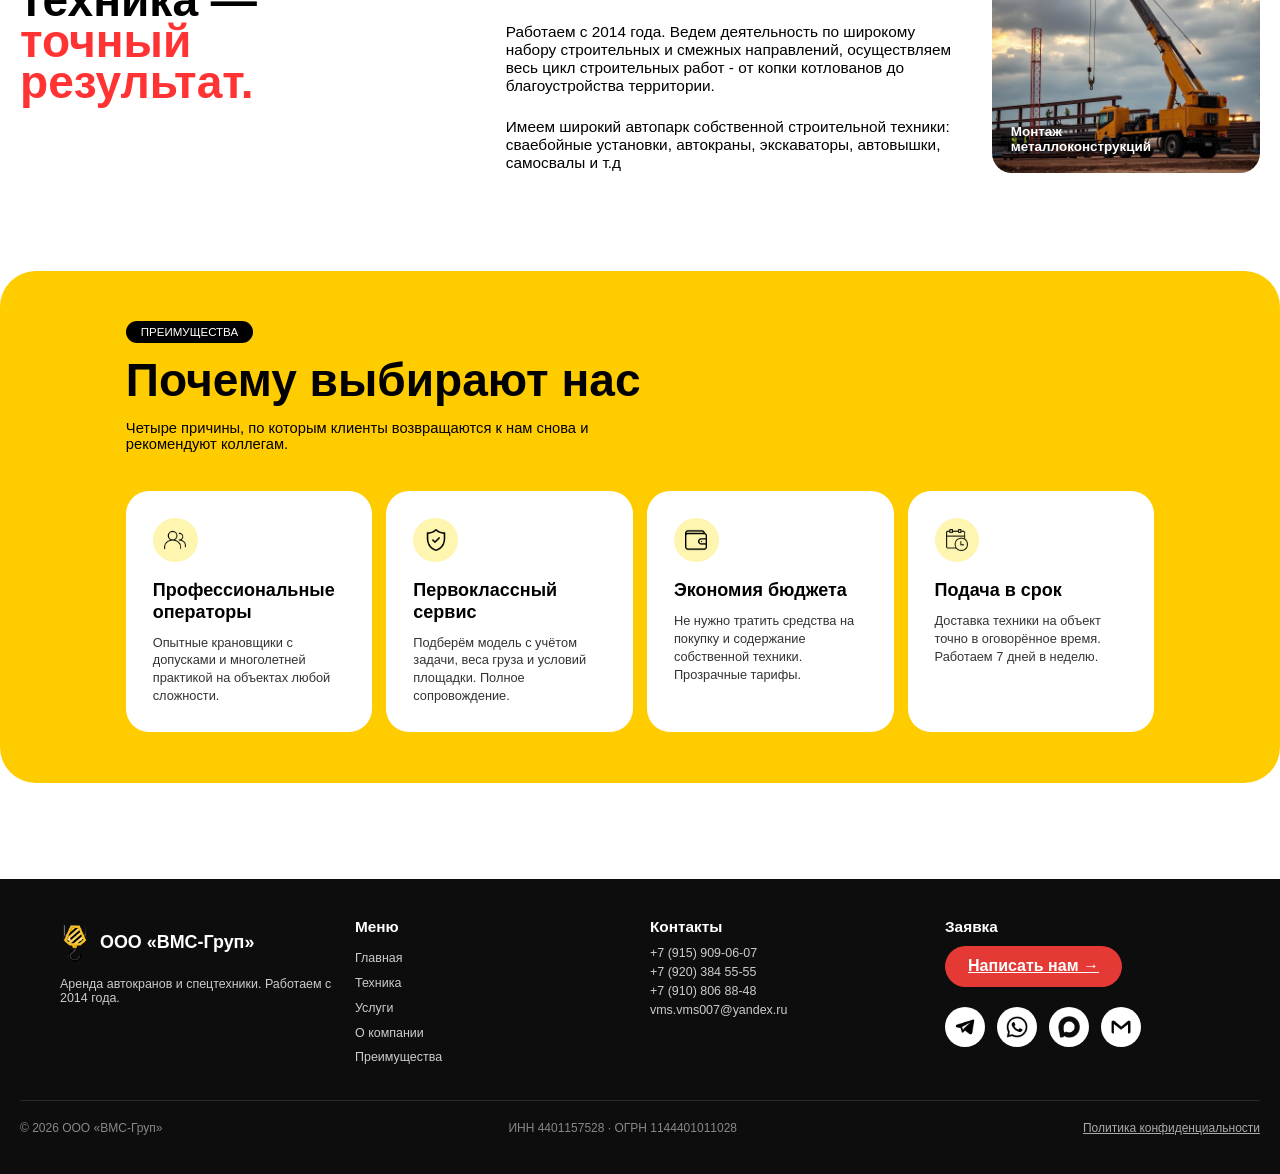
==== commit f7ece0c8: "Update index.html" ====
--- a/index.html
+++ b/index.html
@@ -3,15 +3,16 @@
 <head>
     <meta charset="UTF-8">
     <meta name="viewport" content="width=device-width, initial-scale=1.0">
+    <meta name="format-detection" content="telephone=no">
     <meta name="theme-color" content="#FFD600" media="(max-width: 768px)">
-    <link rel="stylesheet" href="style.css">
-    <title>Аренда автокранов и спецтехники по всей России | ООО «ВМС-Групп»</title>
+    <link rel="stylesheet" href="style.css?v=7">
+    <title>Аренда автокранов и спецтехники по всей России | ООО «ВМС-Груп»</title>
     <meta name="description" content="Аренда автокранов, экскаваторов, сваебойных и бурильных установок, автовышек и самосвалов по всей России. Бесплатная консультация, подбор техники за 15 минут. Звоните: +7 (915) 909-06-07.">
     <link rel="canonical" href="https://your-domain.ru/">
     <meta name="robots" content="index, follow">
     <meta property="og:type" content="website">
     <meta property="og:locale" content="ru_RU">
-    <meta property="og:site_name" content="ООО «ВМС-Групп»">
+    <meta property="og:site_name" content="ООО «ВМС-Груп»">
     <meta property="og:title" content="Аренда автокранов и спецтехники по всей России">
     <meta property="og:description" content="Аренда автокранов, экскаваторов, сваебойных и бурильных установок, автовышек и самосвалов по всей России. Бесплатная консультация, подбор техники за 15 минут. Звоните: +7 (915) 909-06-07.">
     <meta property="og:url" content="https://your-domain.ru/">
@@ -20,7 +21,7 @@
 {
   "@context": "https://schema.org",
   "@type": "LocalBusiness",
-  "name": "ООО «ВМС-Групп»",
+  "name": "ООО «ВМС-Груп»",
   "description": "Аренда автокранов, экскаваторов, сваебойных и бурильных установок, автовышек и самосвалов.",
   "url": "https://your-domain.ru/",
   "logo": "https://your-domain.ru/logo.png",
@@ -50,8 +51,8 @@
 <body>
 <header class="header">
     <div class="header-container"> <div class="logo-container">
-            <img src="logo.png" alt="ООО «ВМС-Групп» — аренда автокранов и спецтехники">
-            <span class="logo-text">ООО «ВМС-групп»</span>
+            <img src="logo.png" alt="ООО «ВМС-Груп» — аренда автокранов и спецтехники">
+            <span class="logo-text">ООО «ВМС-груп»</span>
         </div>
         <div class="desktop-menu">
         <nav class="nav-links">
@@ -74,8 +75,8 @@
     <div class="separator"></div>
     
       <div class="phone-list">
-        <div style="margin: 5px 0;">+7 (920) 384 55-55</div>
-        <div style="margin: 5px 0;">+7 (910) 806 88-48</div>
+        <div style="margin: 5px 0;"><a href="tel:+79203845555">+7 (920) 384 55-55</a></div>
+        <div style="margin: 5px 0;"><a href="tel:+79108068848">+7 (910) 806 88-48</a></div>
     </div>
 </div>
 
@@ -348,7 +349,7 @@
 <section id="about" class="about-company">
     <div class="about-text">
         <span class="badge-mini">О КОМПАНИИ</span>
-        <h2>Надёжная <br>техника — <br><span class="text-red">точный <br>результат</span></h2>
+        <h2>Надёжная <br>техника — <br><span class="text-red">точный <br>результат.</span></h2>
     </div>
     <div class="about-description">
         <p>Наша задача — предоставить в аренду надёжные краны и спецтехнику, обеспечивая безопасность, оперативность и высокое качество работ на вашем объекте.</p>
@@ -412,7 +413,7 @@
         <div class="footer-col">
             <div class="footer-logo-box">
                 <img src="logo.png" alt="Лого" class="footer-logo">
-                <h3>ООО «ВМС-Групп»</h3>
+                <h3>ООО «ВМС-Груп»</h3>
             </div>
             <p>Аренда автокранов и спецтехники. Работаем с 2014 года.</p>
         </div>
@@ -452,8 +453,9 @@
     </div>
 
     <div class="footer-bottom">
-        <span>© 2026 ООО «ВМС-Групп»</span>
+        <span>© 2026 ООО «ВМС-Груп»</span>
         <span>ИНН 4401157528 · ОГРН 1144401011028</span>
+        <a href="privacy.html">Политика конфиденциальности</a>
     </div>
 </footer>
 <script>
@@ -494,7 +496,10 @@
         if (window.event) window.event.stopPropagation();
 
         // Номер уже показан в этой кнопке — ничего не меняем
-        if (activeOrderBtn === btn) return;
+        if (activeOrderBtn === btn) {
+            if (btn.dataset.phone) window.location.href = 'tel:' + btn.dataset.phone;
+            return;
+        }
 
         // Запоминаем исходный вид кнопки («Заказать» / «Позвонить»)
         if (!btn.dataset.originalHtml) btn.dataset.originalHtml = btn.innerHTML;
@@ -504,10 +509,11 @@
 
         const phones = [
             "+7 (910) 806-88-48",
-            "+7 (920) 384-55-55",
+            "+7 (920) 385-55-55",
             "+7 (915) 909-06-07"
         ];
         const randomPhone = phones[Math.floor(Math.random() * phones.length)];
+        btn.dataset.phone = randomPhone.replace(/[^\d+]/g, '');
 
         // «Позвонить» остаётся того же размера, номер вписывается внутрь, соседние кнопки не двигаются
         const isCallBtn = btn.classList.contains('btn-call');
@@ -625,5 +631,55 @@
         }
     });
 </script>
+<!-- Кнопка «Наверх» -->
+<button class="to-top" id="toTop" type="button" aria-label="Наверх">
+    <svg width="22" height="22" viewBox="0 0 24 24" fill="none" stroke="currentColor" stroke-width="2.6" stroke-linecap="round" stroke-linejoin="round" aria-hidden="true"><path d="M12 19V5"/><path d="M5 12l7-7 7 7"/></svg>
+</button>
+
+<!-- Уведомление об использовании файлов cookie -->
+<div class="cookie-banner" id="cookieBanner" role="dialog" aria-live="polite" aria-label="Файлы cookie" hidden>
+    <p>Мы используем файлы cookie, чтобы сайт работал корректно. Продолжая пользоваться сайтом, вы соглашаетесь с <a href="privacy.html">Политикой конфиденциальности</a>.</p>
+    <button type="button" id="cookieAccept">Понятно</button>
+</div>
+
+<script>
+(function () {
+    var KEY = 'vms_cookie_consent';
+    var banner = document.getElementById('cookieBanner');
+    var toTop = document.getElementById('toTop');
+
+    function isAccepted() {
+        try { return localStorage.getItem(KEY) === '1'; } catch (e) { return false; }
+    }
+    function setBannerHeight() {
+        var h = banner.hidden ? 0 : banner.offsetHeight + 16;
+        document.documentElement.style.setProperty('--cookie-h', h + 'px');
+    }
+
+    // Окно cookie появляется при загрузке страницы, пока посетитель не нажмёт «Понятно»
+    if (!isAccepted()) {
+        setTimeout(function () {
+            banner.hidden = false;
+            setBannerHeight();
+        }, 500);
+    }
+    document.getElementById('cookieAccept').addEventListener('click', function () {
+        try { localStorage.setItem(KEY, '1'); } catch (e) {}
+        banner.hidden = true;
+        setBannerHeight();
+    });
+    window.addEventListener('resize', setBannerHeight);
+
+    // Кнопка «Наверх» появляется после прокрутки вниз
+    function onScroll() {
+        toTop.classList.toggle('visible', (window.pageYOffset || document.documentElement.scrollTop) > 400);
+    }
+    window.addEventListener('scroll', onScroll, { passive: true });
+    onScroll();
+    toTop.addEventListener('click', function () {
+        window.scrollTo({ top: 0, behavior: 'smooth' });
+    });
+})();
+</script>
 </body>
 </html>
--- a/style.css
+++ b/style.css
@@ -2233,3 +2233,106 @@
         display: none !important;
     }
 }
+
+/* Телефон, «О компании»: заголовок «Надёжная техника — точный результат.» крупнее (было до 40px) */
+@media (max-width: 768px) {
+    #about .about-text h2 {
+        font-size: clamp(34px, 13vw, 52px) !important;
+    }
+}
+
+/* Номера в выпадающем списке шапки выглядят как обычный текст, но нажимаются */
+.phone-list a {
+    color: inherit;
+    text-decoration: none;
+}
+
+/* Телефон: красная кнопка не прилипает к тексту над ней */
+@media (max-width: 768px) {
+    #contacts .consultation-actions {
+        margin-top: 24px !important;
+    }
+}
+
+/* ---------- Кнопка «Наверх» ---------- */
+.to-top {
+    position: fixed;
+    right: 20px;
+    bottom: calc(24px + var(--cookie-h, 0px) + env(safe-area-inset-bottom, 0px));
+    width: 48px;
+    height: 48px;
+    border-radius: 50%;
+    border: none;
+    background: #111;
+    color: #FFD600;
+    display: flex;
+    align-items: center;
+    justify-content: center;
+    cursor: pointer;
+    box-shadow: 0 4px 14px rgba(0, 0, 0, 0.25);
+    opacity: 0;
+    visibility: hidden;
+    transform: translateY(10px);
+    transition: opacity 0.25s, transform 0.25s, visibility 0.25s, bottom 0.25s;
+    z-index: 900;
+    padding: 0;
+}
+.to-top.visible {
+    opacity: 1;
+    visibility: visible;
+    transform: translateY(0);
+}
+.to-top:hover { background: #000; }
+
+/* ---------- Уведомление о cookie ---------- */
+.cookie-banner {
+    position: fixed;
+    left: 20px;
+    bottom: calc(20px + env(safe-area-inset-bottom, 0px));
+    max-width: 520px;
+    box-sizing: border-box;
+    display: flex;
+    align-items: center;
+    gap: 16px;
+    padding: 16px 18px;
+    background: #fff;
+    border: 1px solid #e3e3e3;
+    border-radius: 20px;
+    box-shadow: 0 8px 30px rgba(0, 0, 0, 0.18);
+    font-size: 14px;
+    line-height: 1.4;
+    color: #222;
+    z-index: 1000;
+}
+.cookie-banner[hidden] { display: none; }
+.cookie-banner p { margin: 0; }
+.cookie-banner a { color: #222; text-decoration: underline; }
+.cookie-banner button {
+    flex: 0 0 auto;
+    padding: 10px 22px;
+    border: none;
+    border-radius: 999px;
+    background: #111;
+    color: #fff;
+    font-weight: 700;
+    font-size: 14px;
+    cursor: pointer;
+}
+.cookie-banner button:hover { background: #000; }
+
+@media (max-width: 600px) {
+    .cookie-banner {
+        left: 12px;
+        right: 12px;
+        max-width: none;
+        flex-direction: column;
+        align-items: stretch;
+        text-align: left;
+    }
+    .cookie-banner button { width: 100%; }
+    .to-top { right: 14px; }
+}
+
+/* Ссылка на политику в подвале */
+.footer-bottom a { color: #aaa; text-decoration: underline; }
+.footer-bottom a:hover { color: #fff; }
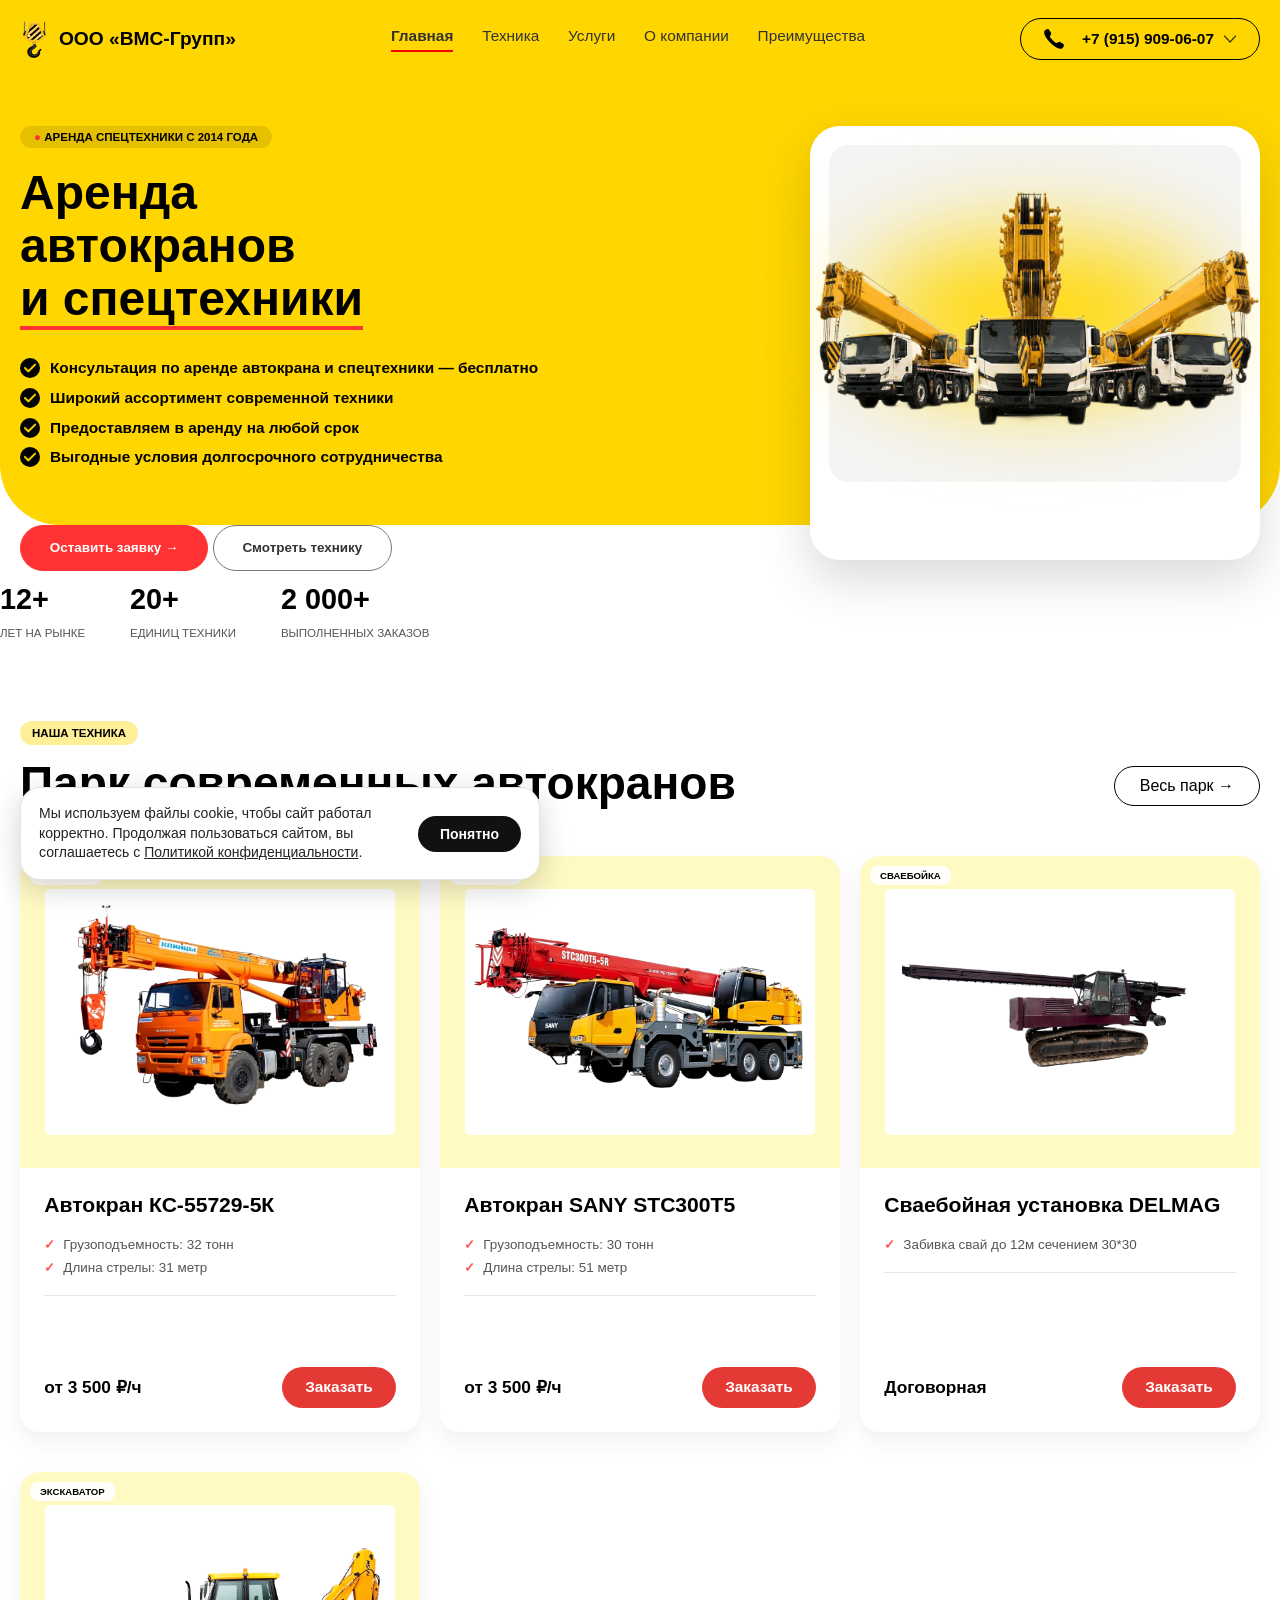
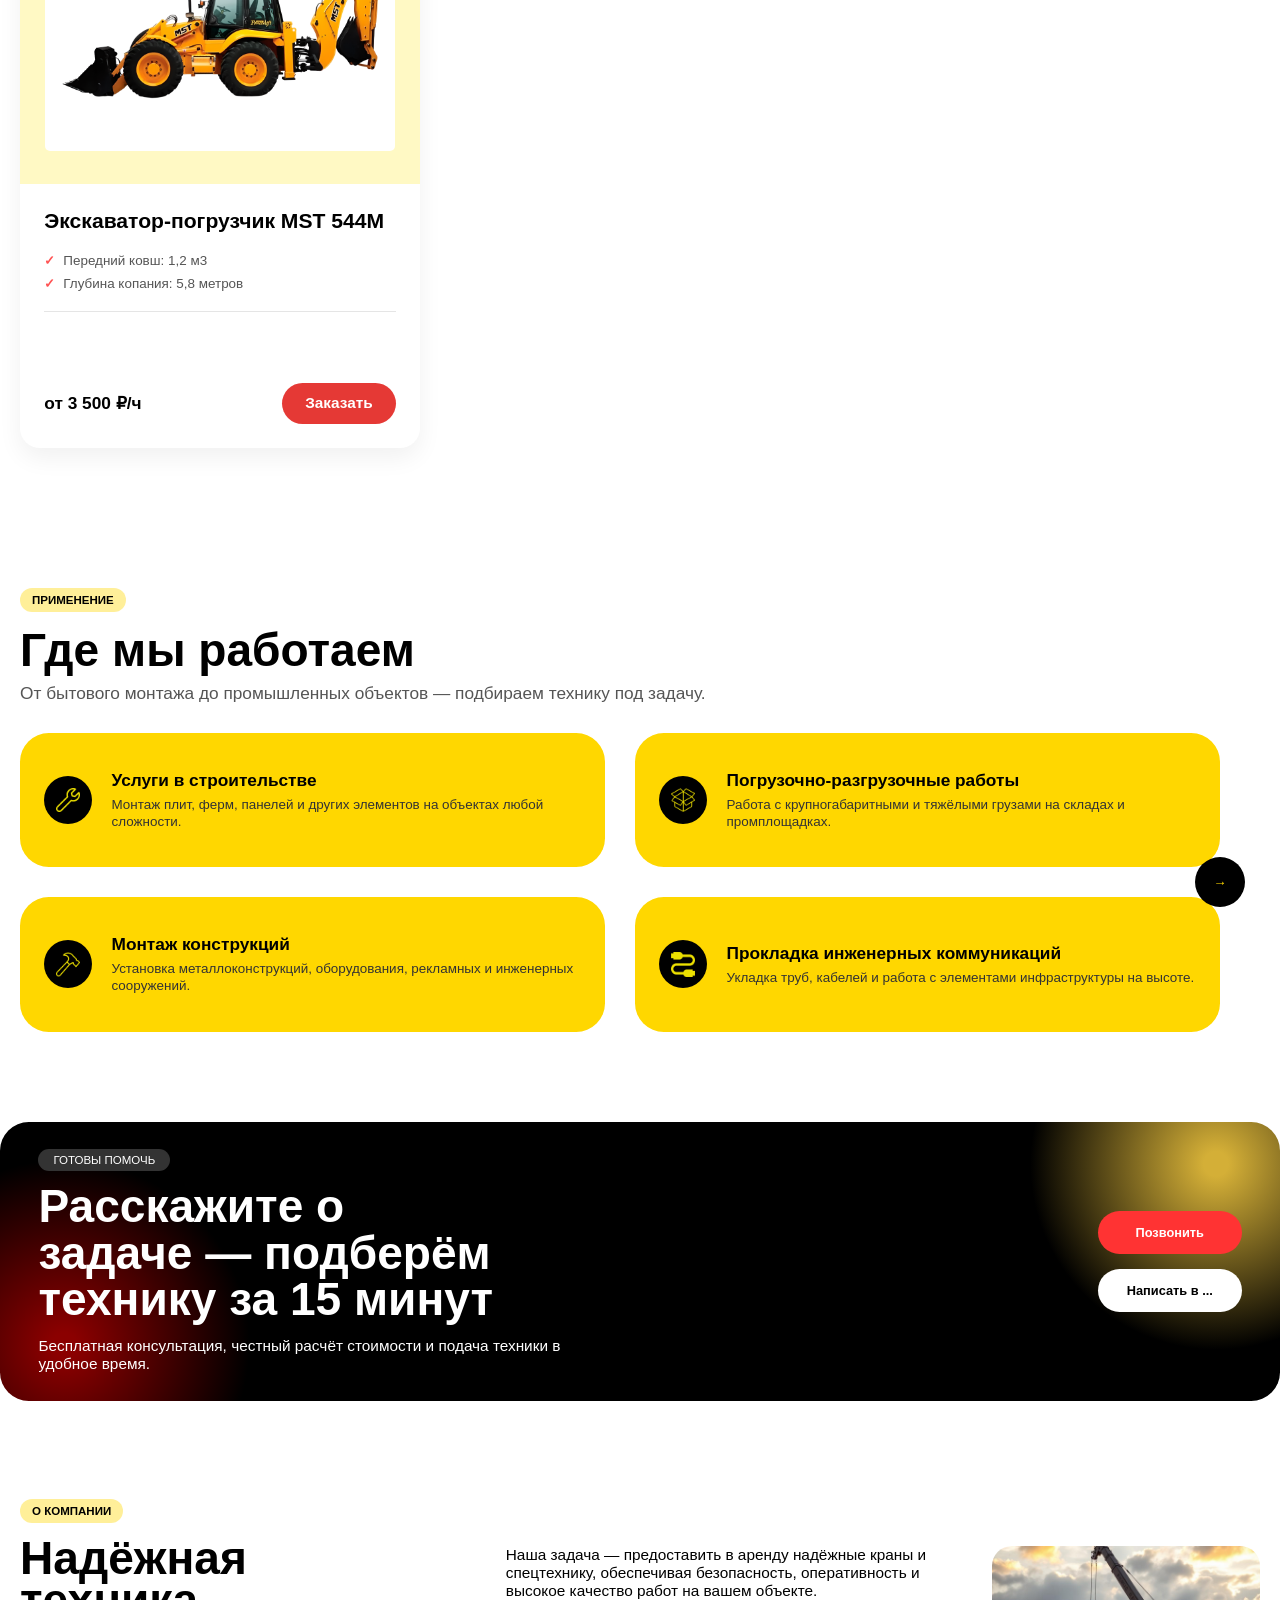
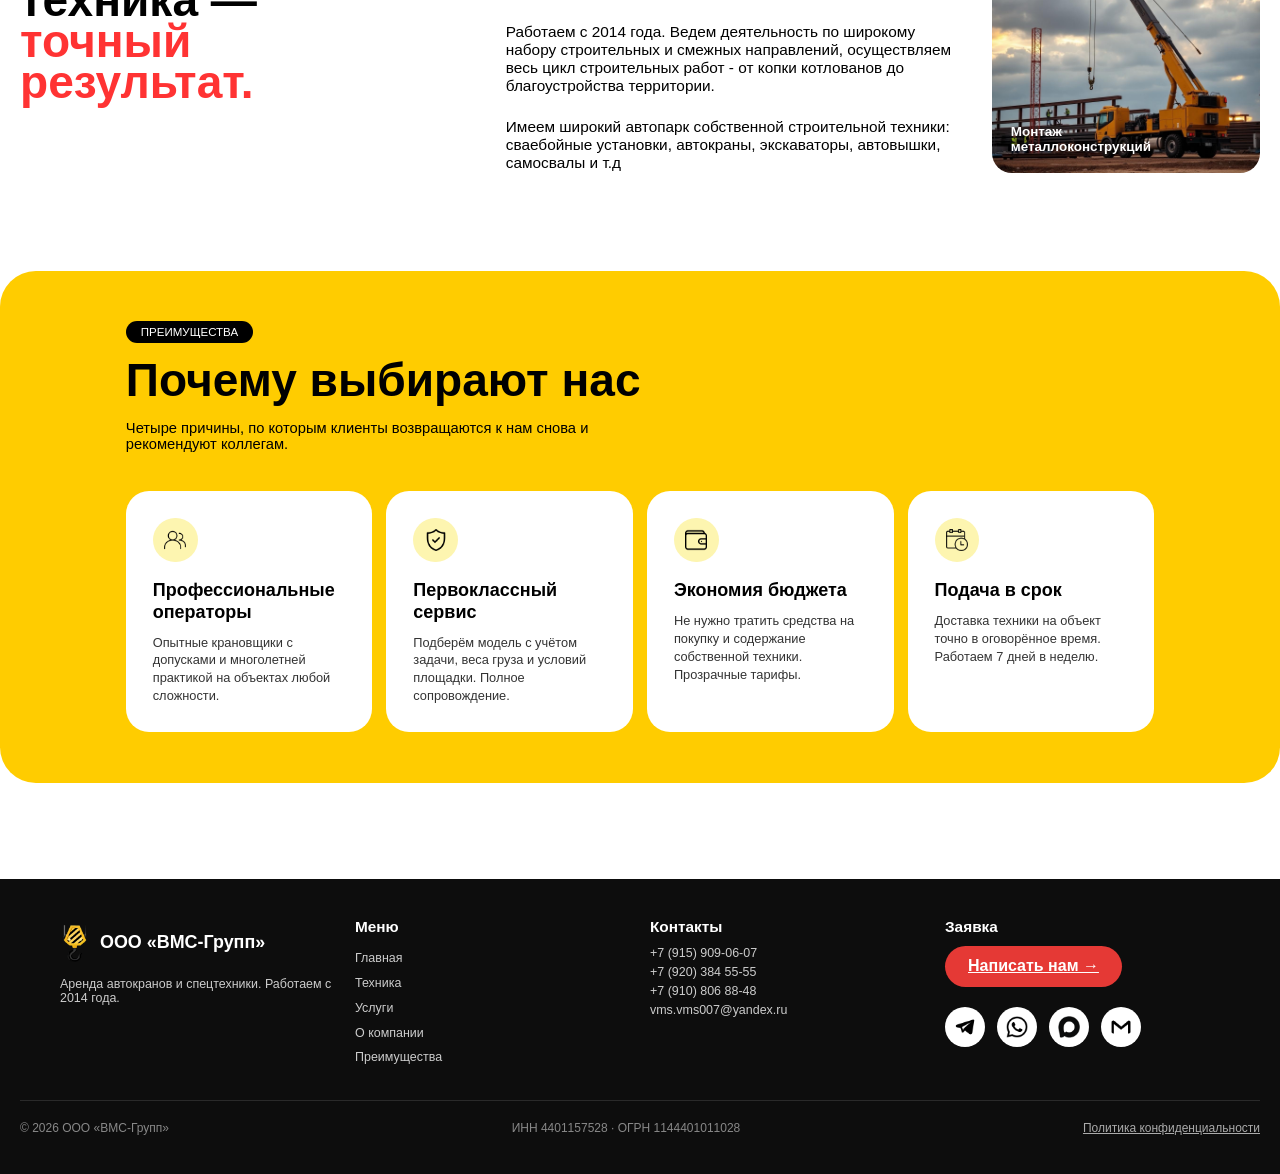
==== commit aaf373ee: "Update index.html" ====
--- a/index.html
+++ b/index.html
@@ -6,13 +6,13 @@
     <meta name="format-detection" content="telephone=no">
     <meta name="theme-color" content="#FFD600" media="(max-width: 768px)">
     <link rel="stylesheet" href="style.css?v=7">
-    <title>Аренда автокранов и спецтехники по всей России | ООО «ВМС-Груп»</title>
+    <title>Аренда автокранов и спецтехники по всей России | ООО «ВМС-Групп»</title>
     <meta name="description" content="Аренда автокранов, экскаваторов, сваебойных и бурильных установок, автовышек и самосвалов по всей России. Бесплатная консультация, подбор техники за 15 минут. Звоните: +7 (915) 909-06-07.">
     <link rel="canonical" href="https://your-domain.ru/">
     <meta name="robots" content="index, follow">
     <meta property="og:type" content="website">
     <meta property="og:locale" content="ru_RU">
-    <meta property="og:site_name" content="ООО «ВМС-Груп»">
+    <meta property="og:site_name" content="ООО «ВМС-Групп»">
     <meta property="og:title" content="Аренда автокранов и спецтехники по всей России">
     <meta property="og:description" content="Аренда автокранов, экскаваторов, сваебойных и бурильных установок, автовышек и самосвалов по всей России. Бесплатная консультация, подбор техники за 15 минут. Звоните: +7 (915) 909-06-07.">
     <meta property="og:url" content="https://your-domain.ru/">
@@ -21,7 +21,7 @@
 {
   "@context": "https://schema.org",
   "@type": "LocalBusiness",
-  "name": "ООО «ВМС-Груп»",
+  "name": "ООО «ВМС-Групп»",
   "description": "Аренда автокранов, экскаваторов, сваебойных и бурильных установок, автовышек и самосвалов.",
   "url": "https://your-domain.ru/",
   "logo": "https://your-domain.ru/logo.png",
@@ -51,8 +51,8 @@
 <body>
 <header class="header">
     <div class="header-container"> <div class="logo-container">
-            <img src="logo.png" alt="ООО «ВМС-Груп» — аренда автокранов и спецтехники">
-            <span class="logo-text">ООО «ВМС-груп»</span>
+            <img src="logo.png" alt="ООО «ВМС-Групп» — аренда автокранов и спецтехники">
+            <span class="logo-text">ООО «ВМС-Групп»</span>
         </div>
         <div class="desktop-menu">
         <nav class="nav-links">
@@ -413,7 +413,7 @@
         <div class="footer-col">
             <div class="footer-logo-box">
                 <img src="logo.png" alt="Лого" class="footer-logo">
-                <h3>ООО «ВМС-Груп»</h3>
+                <h3>ООО «ВМС-Групп»</h3>
             </div>
             <p>Аренда автокранов и спецтехники. Работаем с 2014 года.</p>
         </div>
@@ -453,7 +453,7 @@
     </div>
 
     <div class="footer-bottom">
-        <span>© 2026 ООО «ВМС-Груп»</span>
+        <span>© 2026 ООО «ВМС-Групп»</span>
         <span>ИНН 4401157528 · ОГРН 1144401011028</span>
         <a href="privacy.html">Политика конфиденциальности</a>
     </div>
